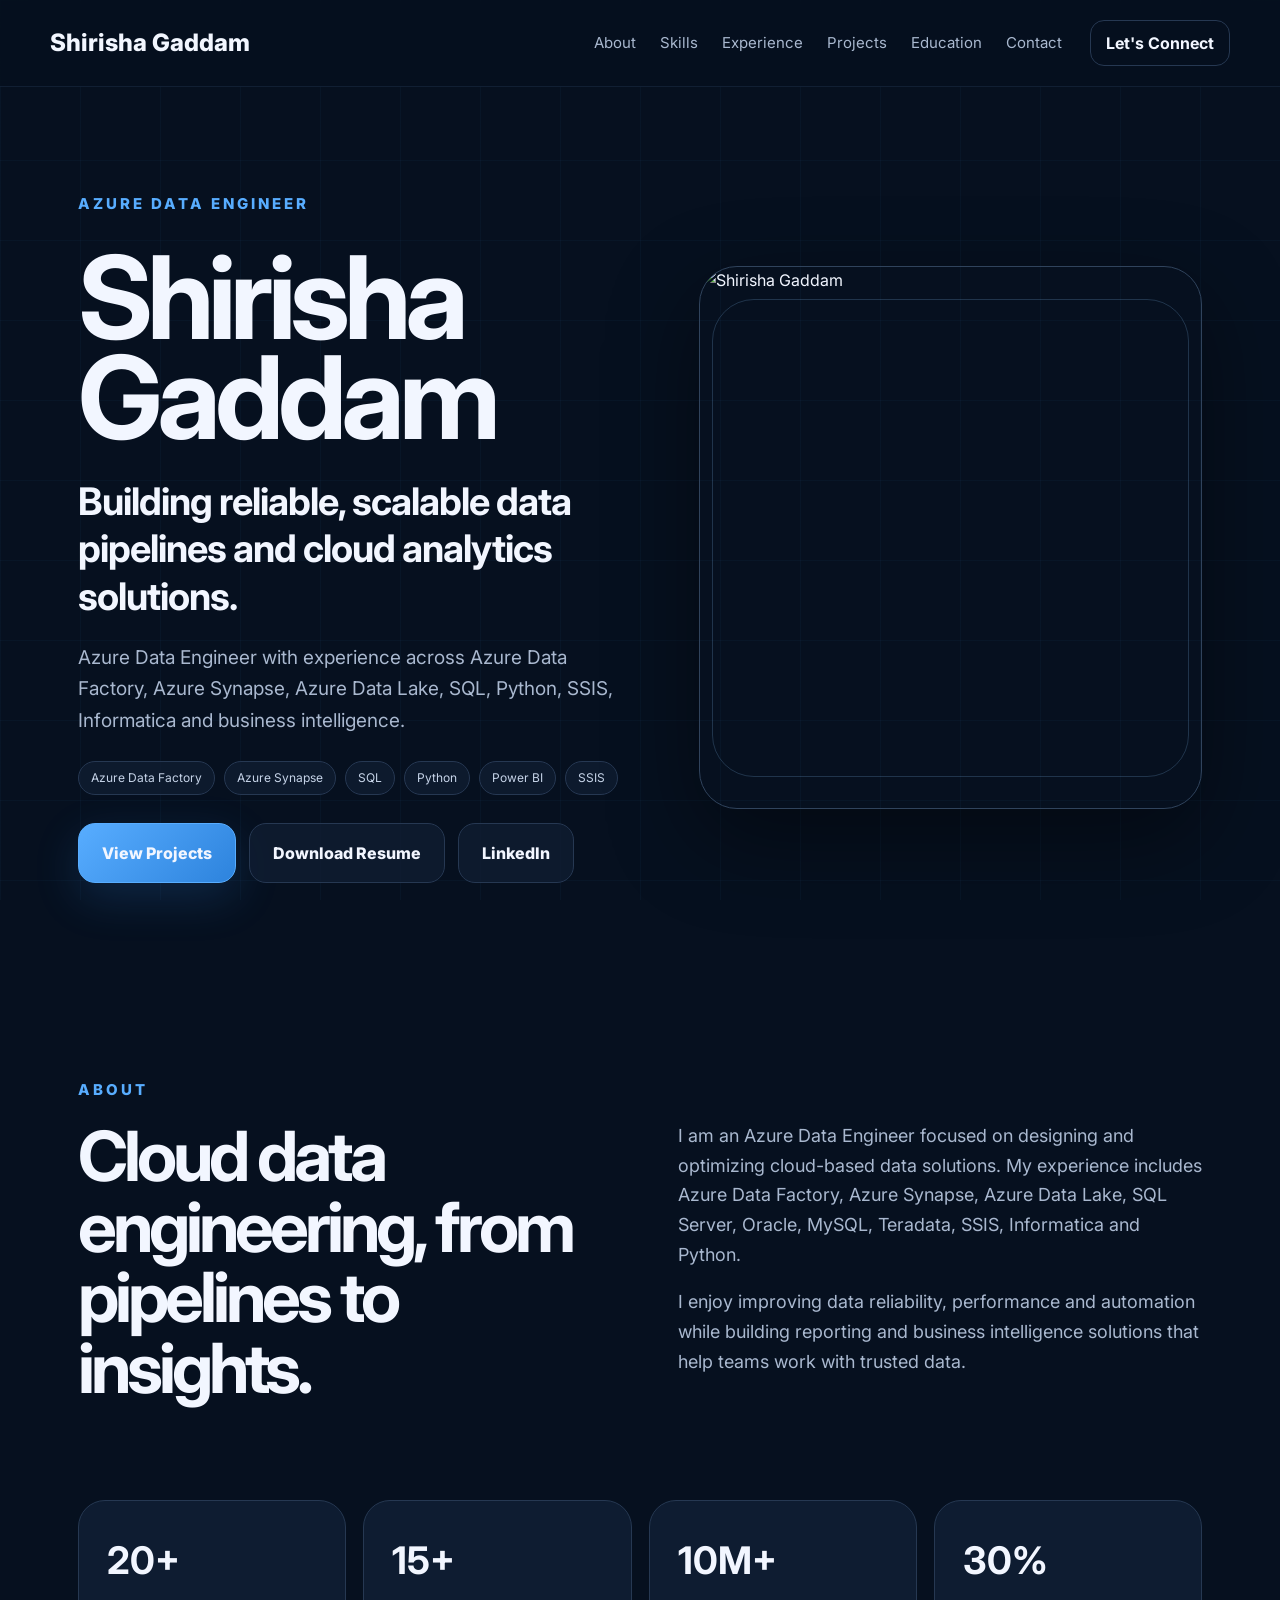
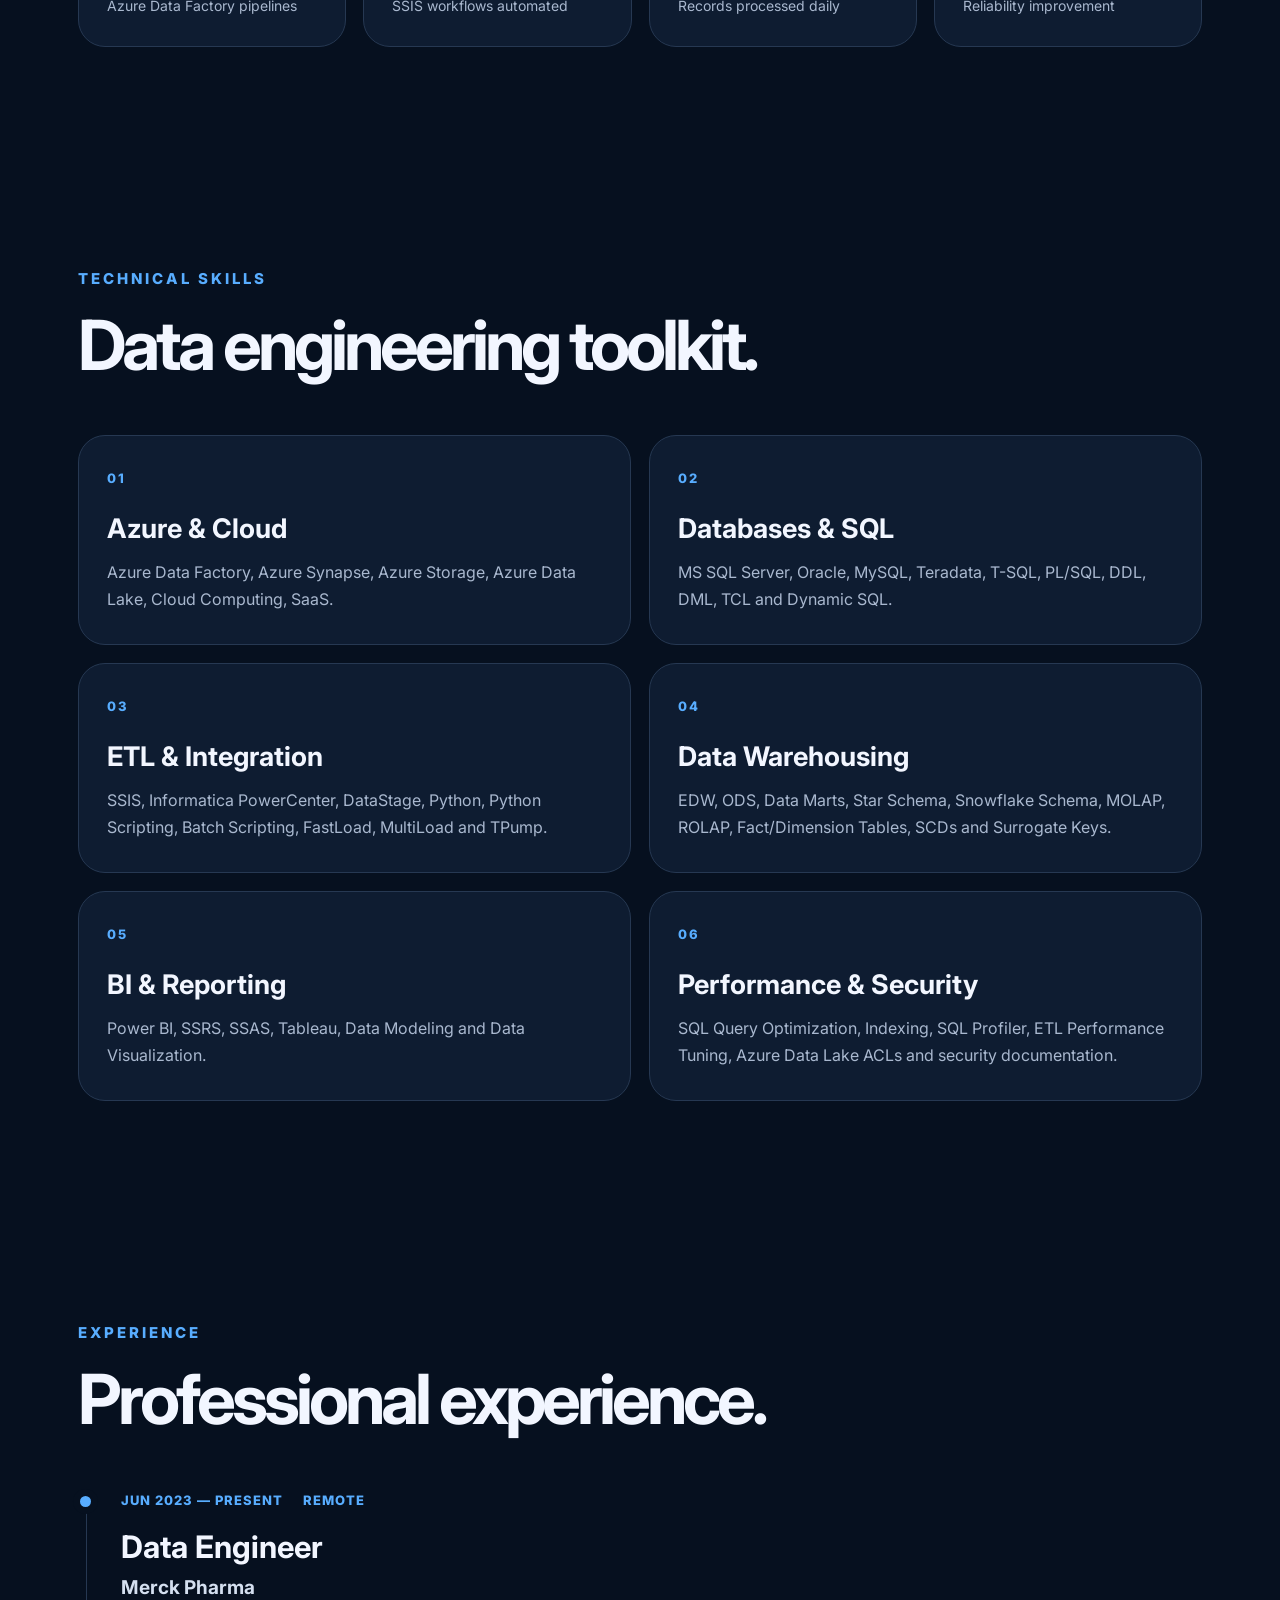
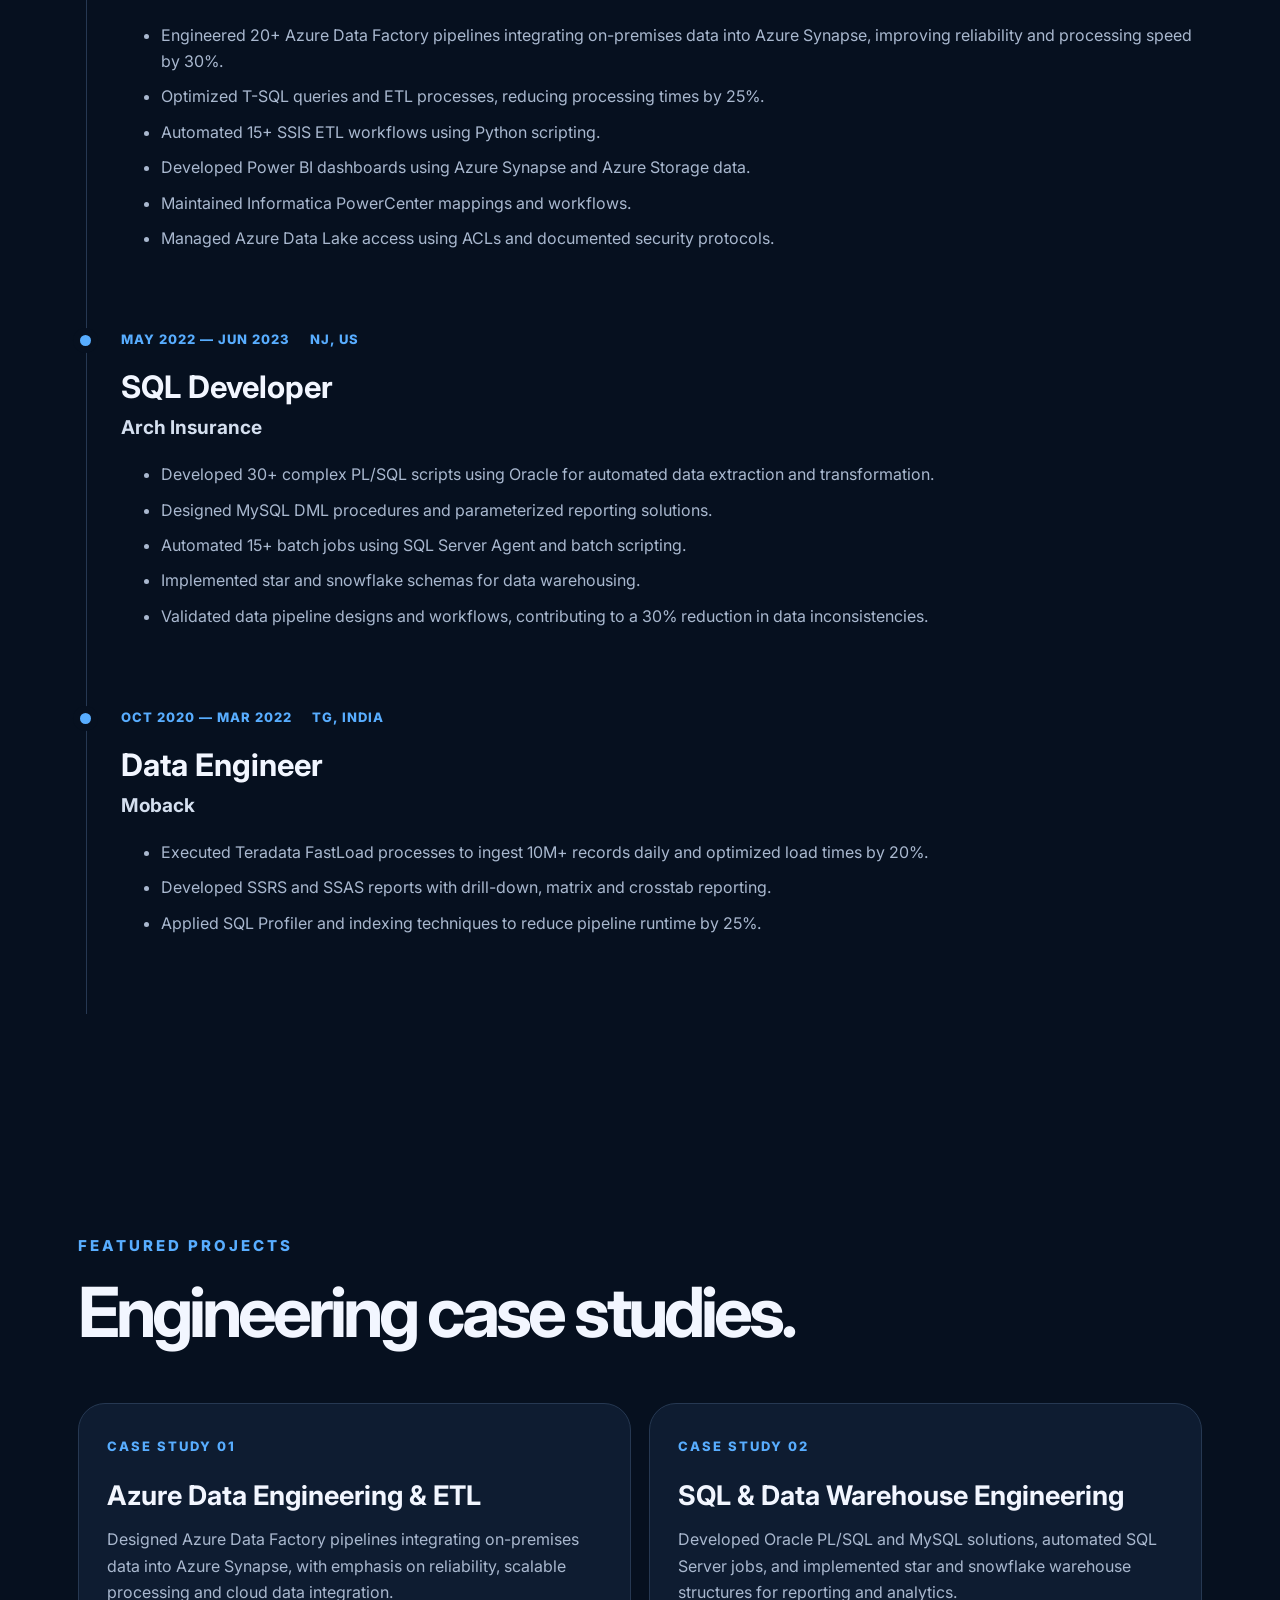
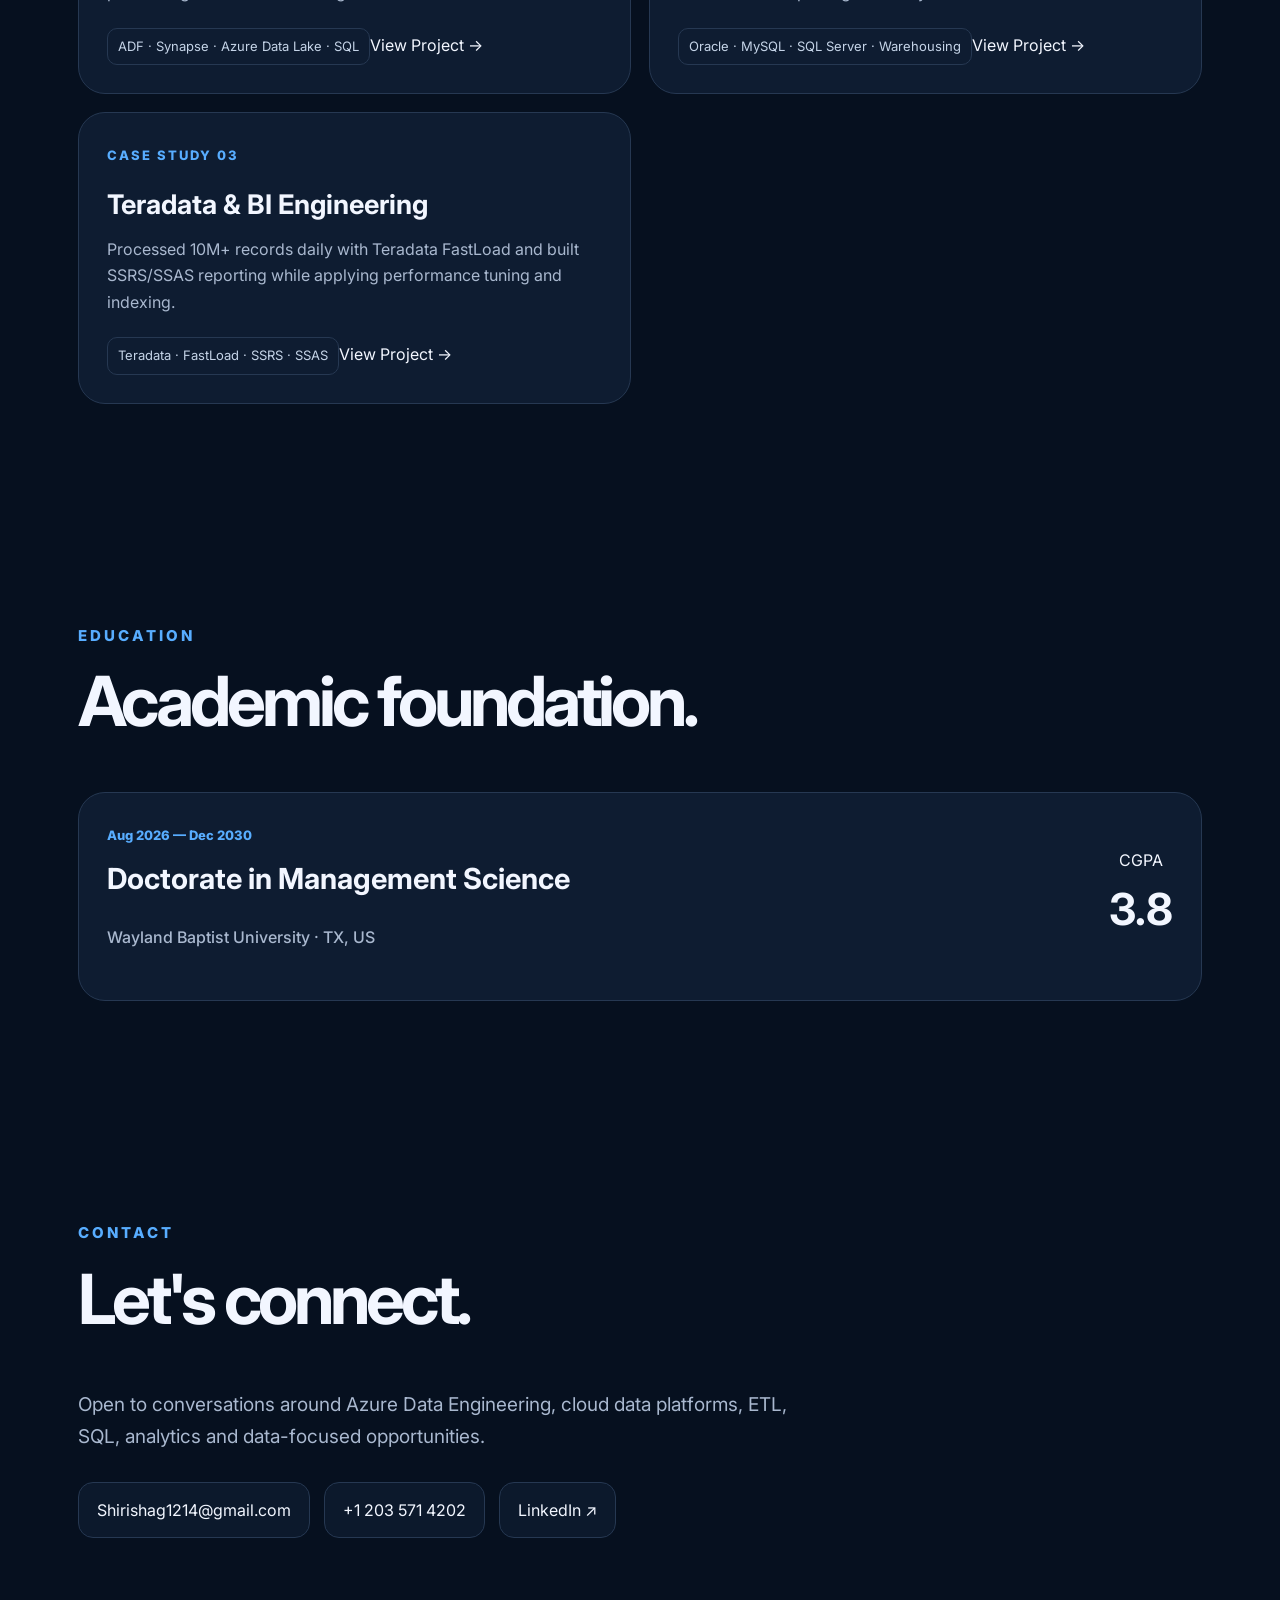
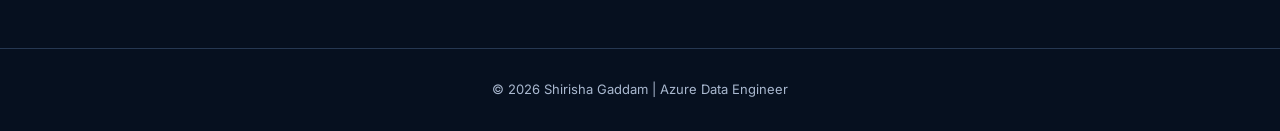
==== index.html @ 2b3ae98a "Redesign portfolio to match reference layout and structure" ====
<!DOCTYPE html>
<html lang="en">
<head>
<meta charset="UTF-8">
<meta name="viewport" content="width=device-width, initial-scale=1.0">
<meta name="description" content="Shirisha Gaddam | Azure Data Engineer portfolio">
<title>Shirisha Gaddam | Azure Data Engineer</title>
<link rel="preconnect" href="https://fonts.googleapis.com">
<link rel="preconnect" href="https://fonts.gstatic.com" crossorigin>
<link href="https://fonts.googleapis.com/css2?family=Inter:wght@400;500;600;700;800&display=swap" rel="stylesheet">
<link rel="stylesheet" href="style.css">
</head>
<body>
<header class="nav">
<a class="brand" href="#home">Shirisha Gaddam</a>
<nav><a href="#about">About</a><a href="#skills">Skills</a><a href="#experience">Experience</a><a href="#projects">Projects</a><a href="#education">Education</a><a href="#contact">Contact</a></nav>
<a class="nav-cta" href="#contact">Let's Connect</a>
</header>

<main>
<section class="hero" id="home">
<div class="hero-copy">
<div class="eyebrow">AZURE DATA ENGINEER</div>
<h1>Shirisha<br><span>Gaddam</span></h1>
<h2>Building reliable, scalable data pipelines and cloud analytics solutions.</h2>
<p>Azure Data Engineer with experience across Azure Data Factory, Azure Synapse, Azure Data Lake, SQL, Python, SSIS, Informatica and business intelligence.</p>
<div class="tag-row"><span>Azure Data Factory</span><span>Azure Synapse</span><span>SQL</span><span>Python</span><span>Power BI</span><span>SSIS</span></div>
<div class="buttons"><a class="button primary" href="#projects">View Projects</a><a class="button ghost" href="resume.pdf" target="_blank">Download Resume</a><a class="button ghost" href="https://www.linkedin.com/in/shirishagaddam119" target="_blank">LinkedIn</a></div>
</div>
<div class="hero-photo-wrap"><div class="photo-ring"></div><img src="profile.jpg" alt="Shirisha Gaddam" class="hero-photo"></div>
</section>

<section class="section about" id="about">
<div class="section-label">ABOUT</div>
<div class="section-content two-col"><div><h2>Cloud data engineering, from pipelines to insights.</h2></div><div><p>I am an Azure Data Engineer focused on designing and optimizing cloud-based data solutions. My experience includes Azure Data Factory, Azure Synapse, Azure Data Lake, SQL Server, Oracle, MySQL, Teradata, SSIS, Informatica and Python.</p><p>I enjoy improving data reliability, performance and automation while building reporting and business intelligence solutions that help teams work with trusted data.</p></div></div>
<div class="stats"><div><strong>20+</strong><span>Azure Data Factory pipelines</span></div><div><strong>15+</strong><span>SSIS workflows automated</span></div><div><strong>10M+</strong><span>Records processed daily</span></div><div><strong>30%</strong><span>Reliability improvement</span></div></div>
</section>

<section class="section" id="skills">
<div class="section-label">TECHNICAL SKILLS</div><h2>Data engineering toolkit.</h2>
<div class="skill-grid">
<article><span class="skill-no">01</span><h3>Azure & Cloud</h3><p>Azure Data Factory, Azure Synapse, Azure Storage, Azure Data Lake, Cloud Computing, SaaS.</p></article>
<article><span class="skill-no">02</span><h3>Databases & SQL</h3><p>MS SQL Server, Oracle, MySQL, Teradata, T-SQL, PL/SQL, DDL, DML, TCL and Dynamic SQL.</p></article>
<article><span class="skill-no">03</span><h3>ETL & Integration</h3><p>SSIS, Informatica PowerCenter, DataStage, Python, Python Scripting, Batch Scripting, FastLoad, MultiLoad and TPump.</p></article>
<article><span class="skill-no">04</span><h3>Data Warehousing</h3><p>EDW, ODS, Data Marts, Star Schema, Snowflake Schema, MOLAP, ROLAP, Fact/Dimension Tables, SCDs and Surrogate Keys.</p></article>
<article><span class="skill-no">05</span><h3>BI & Reporting</h3><p>Power BI, SSRS, SSAS, Tableau, Data Modeling and Data Visualization.</p></article>
<article><span class="skill-no">06</span><h3>Performance & Security</h3><p>SQL Query Optimization, Indexing, SQL Profiler, ETL Performance Tuning, Azure Data Lake ACLs and security documentation.</p></article>
</div></section>

<section class="section" id="experience">
<div class="section-label">EXPERIENCE</div><h2>Professional experience.</h2>
<div class="timeline">
<article class="job"><div class="job-meta"><span>Jun 2023 — Present</span><span>Remote</span></div><h3>Data Engineer</h3><h4>Merck Pharma</h4><ul><li>Engineered 20+ Azure Data Factory pipelines integrating on-premises data into Azure Synapse, improving reliability and processing speed by 30%.</li><li>Optimized T-SQL queries and ETL processes, reducing processing times by 25%.</li><li>Automated 15+ SSIS ETL workflows using Python scripting.</li><li>Developed Power BI dashboards using Azure Synapse and Azure Storage data.</li><li>Maintained Informatica PowerCenter mappings and workflows.</li><li>Managed Azure Data Lake access using ACLs and documented security protocols.</li></ul></article>
<article class="job"><div class="job-meta"><span>May 2022 — Jun 2023</span><span>NJ, US</span></div><h3>SQL Developer</h3><h4>Arch Insurance</h4><ul><li>Developed 30+ complex PL/SQL scripts using Oracle for automated data extraction and transformation.</li><li>Designed MySQL DML procedures and parameterized reporting solutions.</li><li>Automated 15+ batch jobs using SQL Server Agent and batch scripting.</li><li>Implemented star and snowflake schemas for data warehousing.</li><li>Validated data pipeline designs and workflows, contributing to a 30% reduction in data inconsistencies.</li></ul></article>
<article class="job"><div class="job-meta"><span>Oct 2020 — Mar 2022</span><span>TG, India</span></div><h3>Data Engineer</h3><h4>Moback</h4><ul><li>Executed Teradata FastLoad processes to ingest 10M+ records daily and optimized load times by 20%.</li><li>Developed SSRS and SSAS reports with drill-down, matrix and crosstab reporting.</li><li>Applied SQL Profiler and indexing techniques to reduce pipeline runtime by 25%.</li></ul></article>
</div></section>

<section class="section projects" id="projects">
<div class="section-label">FEATURED PROJECTS</div><h2>Engineering case studies.</h2>
<div class="case-grid">
<article class="case"><span>CASE STUDY 01</span><h3>Azure Data Engineering & ETL</h3><p>Designed Azure Data Factory pipelines integrating on-premises data into Azure Synapse, with emphasis on reliability, scalable processing and cloud data integration.</p><div class="case-tags">ADF · Synapse · Azure Data Lake · SQL</div><a class="case-link" href="projects/azure-data-engineering/">View Project →</a></article>
<article class="case"><span>CASE STUDY 02</span><h3>SQL & Data Warehouse Engineering</h3><p>Developed Oracle PL/SQL and MySQL solutions, automated SQL Server jobs, and implemented star and snowflake warehouse structures for reporting and analytics.</p><div class="case-tags">Oracle · MySQL · SQL Server · Warehousing</div><a class="case-link" href="projects/sql-data-engineering/">View Project →</a></article>
<article class="case"><span>CASE STUDY 03</span><h3>Teradata & BI Engineering</h3><p>Processed 10M+ records daily with Teradata FastLoad and built SSRS/SSAS reporting while applying performance tuning and indexing.</p><div class="case-tags">Teradata · FastLoad · SSRS · SSAS</div><a class="case-link" href="projects/teradata-bi/">View Project →</a></article>
</div></section>

<section class="section education" id="education">
<div class="section-label">EDUCATION</div><h2>Academic foundation.</h2>
<div class="education-card"><div><span>Aug 2026 — Dec 2030</span><h3>Doctorate in Management Science</h3><h4>Wayland Baptist University · TX, US</h4></div><div class="gpa">CGPA<br><strong>3.8</strong></div></div>
</section>

<section class="section contact" id="contact">
<div class="section-label">CONTACT</div><h2>Let's connect.</h2><p>Open to conversations around Azure Data Engineering, cloud data platforms, ETL, SQL, analytics and data-focused opportunities.</p>
<div class="contact-links"><a href="mailto:Shirishag1214@gmail.com">Shirishag1214@gmail.com</a><a href="tel:+12035714202">+1 203 571 4202</a><a href="https://www.linkedin.com/in/shirishagaddam119" target="_blank">LinkedIn ↗</a></div>
</section>
</main>
<footer>© 2026 Shirisha Gaddam | Azure Data Engineer</footer>
</body></html>
---- style.css ----
:root{--bg:#06101f;--card:#101e33;--line:#263852;--text:#f2f6ff;--muted:#a9b8cf;--blue:#58adff;--blue2:#2d83dd;--max:1180px}*{box-sizing:border-box}html{scroll-behavior:smooth}body{margin:0;background:var(--bg);color:var(--text);font-family:Inter,Arial,sans-serif;line-height:1.65;overflow-x:hidden}body:before{content:"";position:fixed;inset:0;z-index:-1;opacity:.55;background-image:linear-gradient(rgba(88,173,255,.075) 1px,transparent 1px),linear-gradient(90deg,rgba(88,173,255,.075) 1px,transparent 1px);background-size:80px 80px}a{color:inherit;text-decoration:none}.nav{position:sticky;top:0;z-index:30;display:flex;align-items:center;gap:28px;padding:20px max(28px,calc((100% - var(--max))/2));background:rgba(6,16,31,.95);border-bottom:1px solid rgba(130,180,230,.1);backdrop-filter:blur(15px)}.brand{font-size:24px;font-weight:800;white-space:nowrap}.nav nav{display:flex;gap:24px;margin-left:auto;flex-wrap:wrap;justify-content:flex-end}.nav nav a{font-size:15px;color:var(--muted)}.nav nav a:hover{color:#fff}.nav-cta{border:1px solid var(--line);padding:9px 15px;border-radius:14px;font-weight:700;white-space:nowrap}.hero{max-width:var(--max);min-height:760px;margin:auto;padding:105px 28px 85px;display:grid;grid-template-columns:1.05fr .95fr;gap:65px;align-items:center}.eyebrow,.section-label{color:var(--blue);font-weight:800;letter-spacing:3px;font-size:15px}.hero h1{font-size:clamp(68px,9vw,118px);line-height:.87;letter-spacing:-6px;margin:30px 0}.hero h1 span{display:block}.hero h2{font-size:clamp(24px,3vw,38px);line-height:1.25;letter-spacing:-1px;margin:0 0 22px}.hero p{font-size:19px;color:var(--muted);max-width:700px}.tag-row{display:flex;flex-wrap:wrap;gap:9px;margin:25px 0}.tag-row span{padding:6px 12px;border:1px solid var(--line);border-radius:999px;background:rgba(16,30,51,.75);color:#c6d4e8;font-size:12px}.buttons{display:flex;gap:13px;flex-wrap:wrap;margin-top:28px}.button{padding:16px 23px;border:1px solid var(--line);border-radius:17px;background:rgba(16,30,51,.75);font-weight:800}.button.primary{background:linear-gradient(135deg,var(--blue),var(--blue2));border-color:var(--blue);box-shadow:0 15px 45px rgba(45,131,221,.2)}.hero-photo-wrap{position:relative;display:flex;justify-content:center;align-items:center}.photo-ring{position:absolute;width:95%;aspect-ratio:1;border:1px solid rgba(139,200,255,.2);border-radius:42px}.hero-photo{width:min(100%,520px);aspect-ratio:1/1.08;object-fit:cover;border-radius:38px;border:1px solid #30435c;position:relative;box-shadow:0 30px 90px rgba(0,0,0,.42)}.section{max-width:var(--max);margin:auto;padding:110px 28px}.section>h2,.section-content h2{font-size:clamp(45px,5.4vw,74px);line-height:1.02;letter-spacing:-4px;margin:18px 0 55px}.two-col{display:grid;grid-template-columns:1fr 1fr;gap:75px}.two-col p{color:var(--muted);font-size:18px}.stats{display:grid;grid-template-columns:repeat(4,1fr);gap:17px;margin-top:42px}.stats>div,.skill-grid article,.case,.education-card{background:rgba(16,30,51,.9);border:1px solid var(--line);border-radius:27px;padding:28px}.stats strong{display:block;font-size:38px}.stats span{color:var(--muted);font-size:14px}.skill-grid{display:grid;grid-template-columns:repeat(2,1fr);gap:18px}.skill-grid article{min-height:210px}.skill-grid h3,.case h3{font-size:27px;margin:16px 0 8px}.skill-grid p,.case p{color:var(--muted);margin:0}.skill-no,.case>span{color:var(--blue);font-size:13px;letter-spacing:2px;font-weight:800}.timeline{border-left:1px solid var(--line);padding-left:34px;margin-left:8px}.job{position:relative;padding:0 0 62px}.job:before{content:"";position:absolute;left:-41px;top:6px;width:11px;height:11px;background:var(--blue);border-radius:50%;box-shadow:0 0 0 7px var(--bg)}.job-meta{display:flex;gap:20px;color:var(--blue);font-size:13px;font-weight:800;text-transform:uppercase;letter-spacing:1px}.job h3{font-size:31px;margin:10px 0 0}.job h4{font-size:19px;margin:0 0 18px;color:#d4dfef}.job li{color:var(--muted);margin:9px 0}.case-grid{display:grid;grid-template-columns:repeat(2,1fr);gap:18px}.case{min-height:250px}.case-tags{display:inline-block;margin-top:22px;padding:7px 10px;border:1px solid var(--line);border-radius:10px;color:#c5d4e8;font-size:13px}.education-card{display:flex;justify-content:space-between;align-items:center}.education-card span{color:var(--blue);font-size:13px;font-weight:800}.education-card h3{font-size:29px;margin:8px 0}.education-card h4{color:var(--muted);font-weight:500}.gpa{text-align:center}.gpa strong{font-size:44px}.contact>p{color:var(--muted);font-size:19px;max-width:750px}.contact-links{display:flex;gap:14px;flex-wrap:wrap;margin-top:30px}.contact-links a{padding:14px 18px;border:1px solid var(--line);border-radius:15px;background:rgba(16,30,51,.7)}footer{border-top:1px solid var(--line);padding:30px 28px;text-align:center;color:var(--muted);font-size:13px}@media(max-width:900px){.nav{align-items:flex-start;flex-wrap:wrap;padding:20px 24px}.nav nav{order:3;width:100%;justify-content:flex-start;gap:18px}.nav-cta{display:none}.hero{grid-template-columns:1fr;padding-top:70px;min-height:auto}.hero-photo-wrap{min-height:500px}.two-col{grid-template-columns:1fr;gap:5px}.stats{grid-template-columns:repeat(2,1fr)}.skill-grid,.case-grid{grid-template-columns:1fr}}@media(max-width:600px){.nav{padding:18px 22px}.brand{font-size:21px}.nav nav{gap:17px 20px}.nav nav a{font-size:14px}.hero{padding:65px 22px 70px}.hero h1{font-size:66px;letter-spacing:-4px}.hero h2{font-size:25px}.hero p{font-size:17px}.hero-photo-wrap{min-height:440px}.hero-photo{width:92%;border-radius:30px}.section{padding:78px 22px}.section>h2,.section-content h2{font-size:46px;letter-spacing:-2.5px;margin-bottom:38px}.stats{grid-template-columns:1fr 1fr}.stats>div{padding:22px}.stats strong{font-size:30px}.skill-grid article,.case{padding:25px}.timeline{padding-left:25px}.job:before{left:-32px}.education-card{align-items:flex-start;gap:25px}.education-card h3{font-size:23px}.gpa strong{font-size:36px}.contact-links{flex-direction:column}.contact-links a{width:max-content;max-width:100%}}
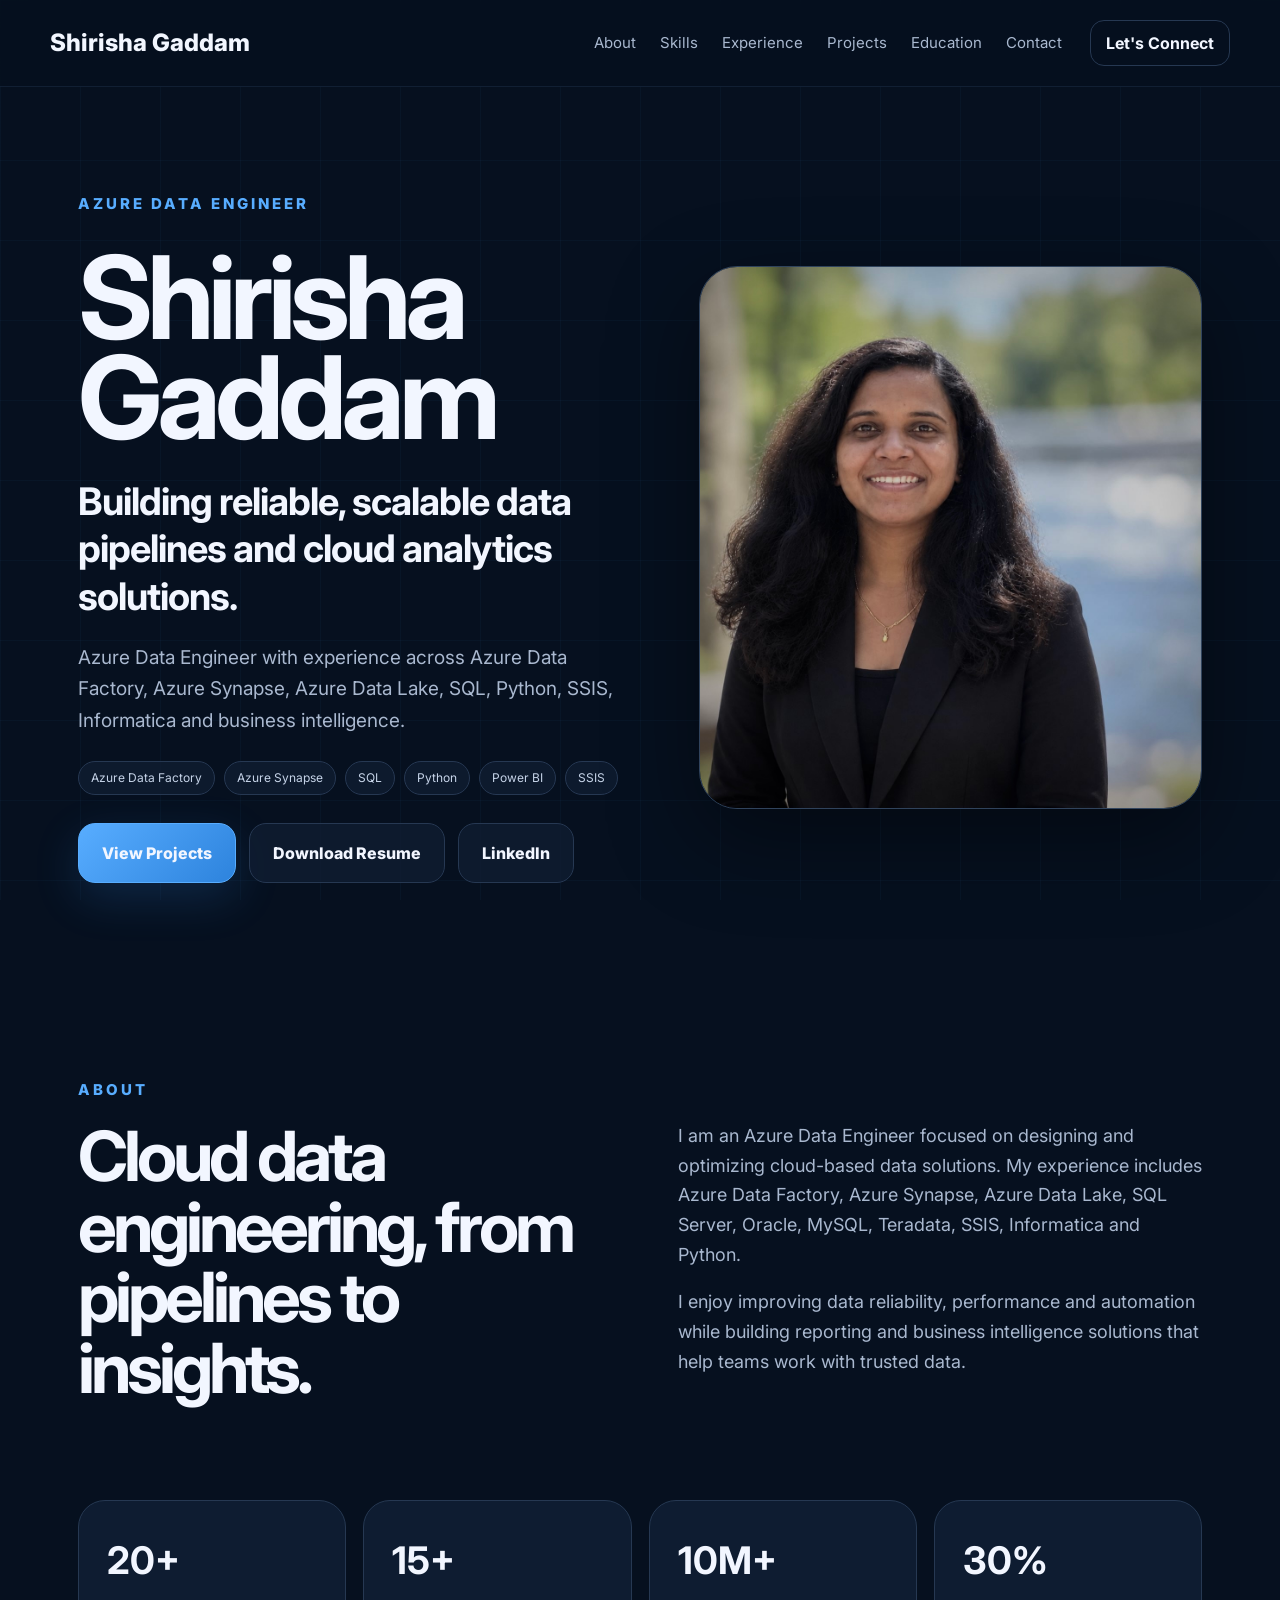
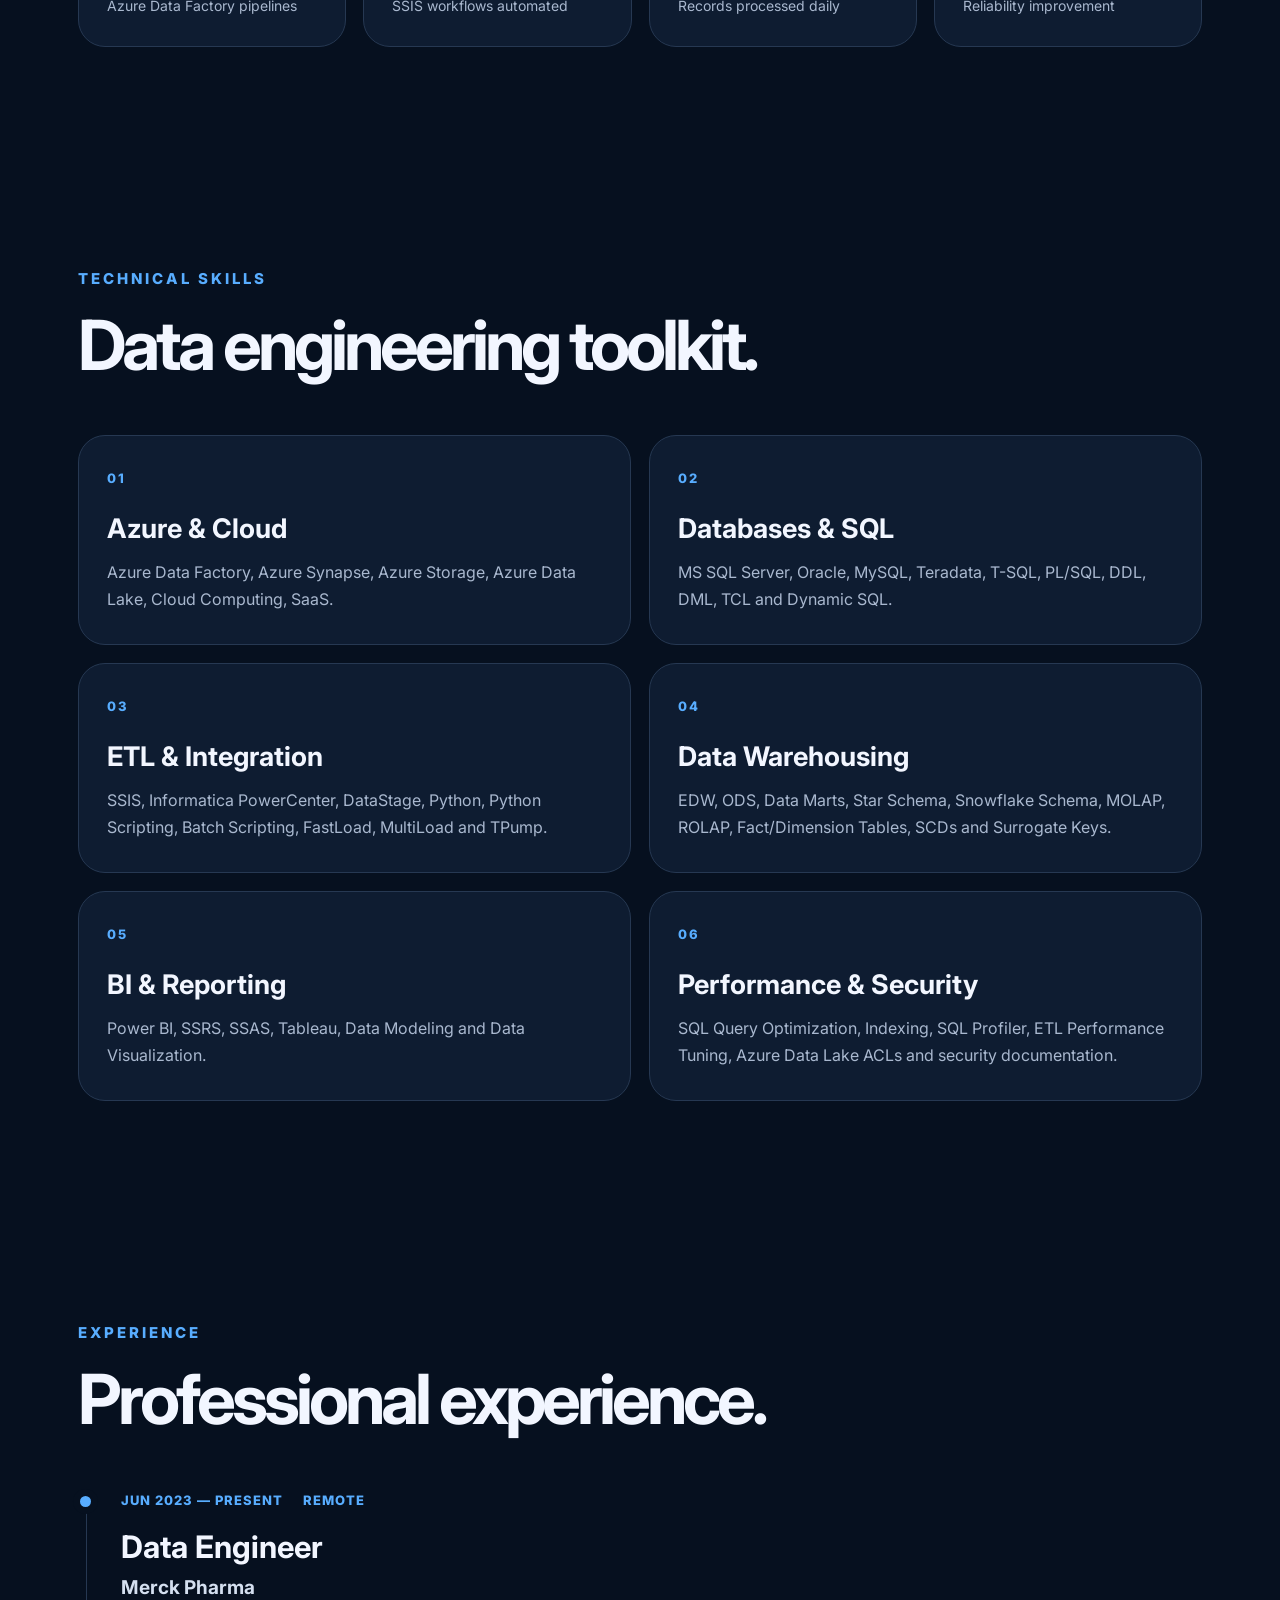
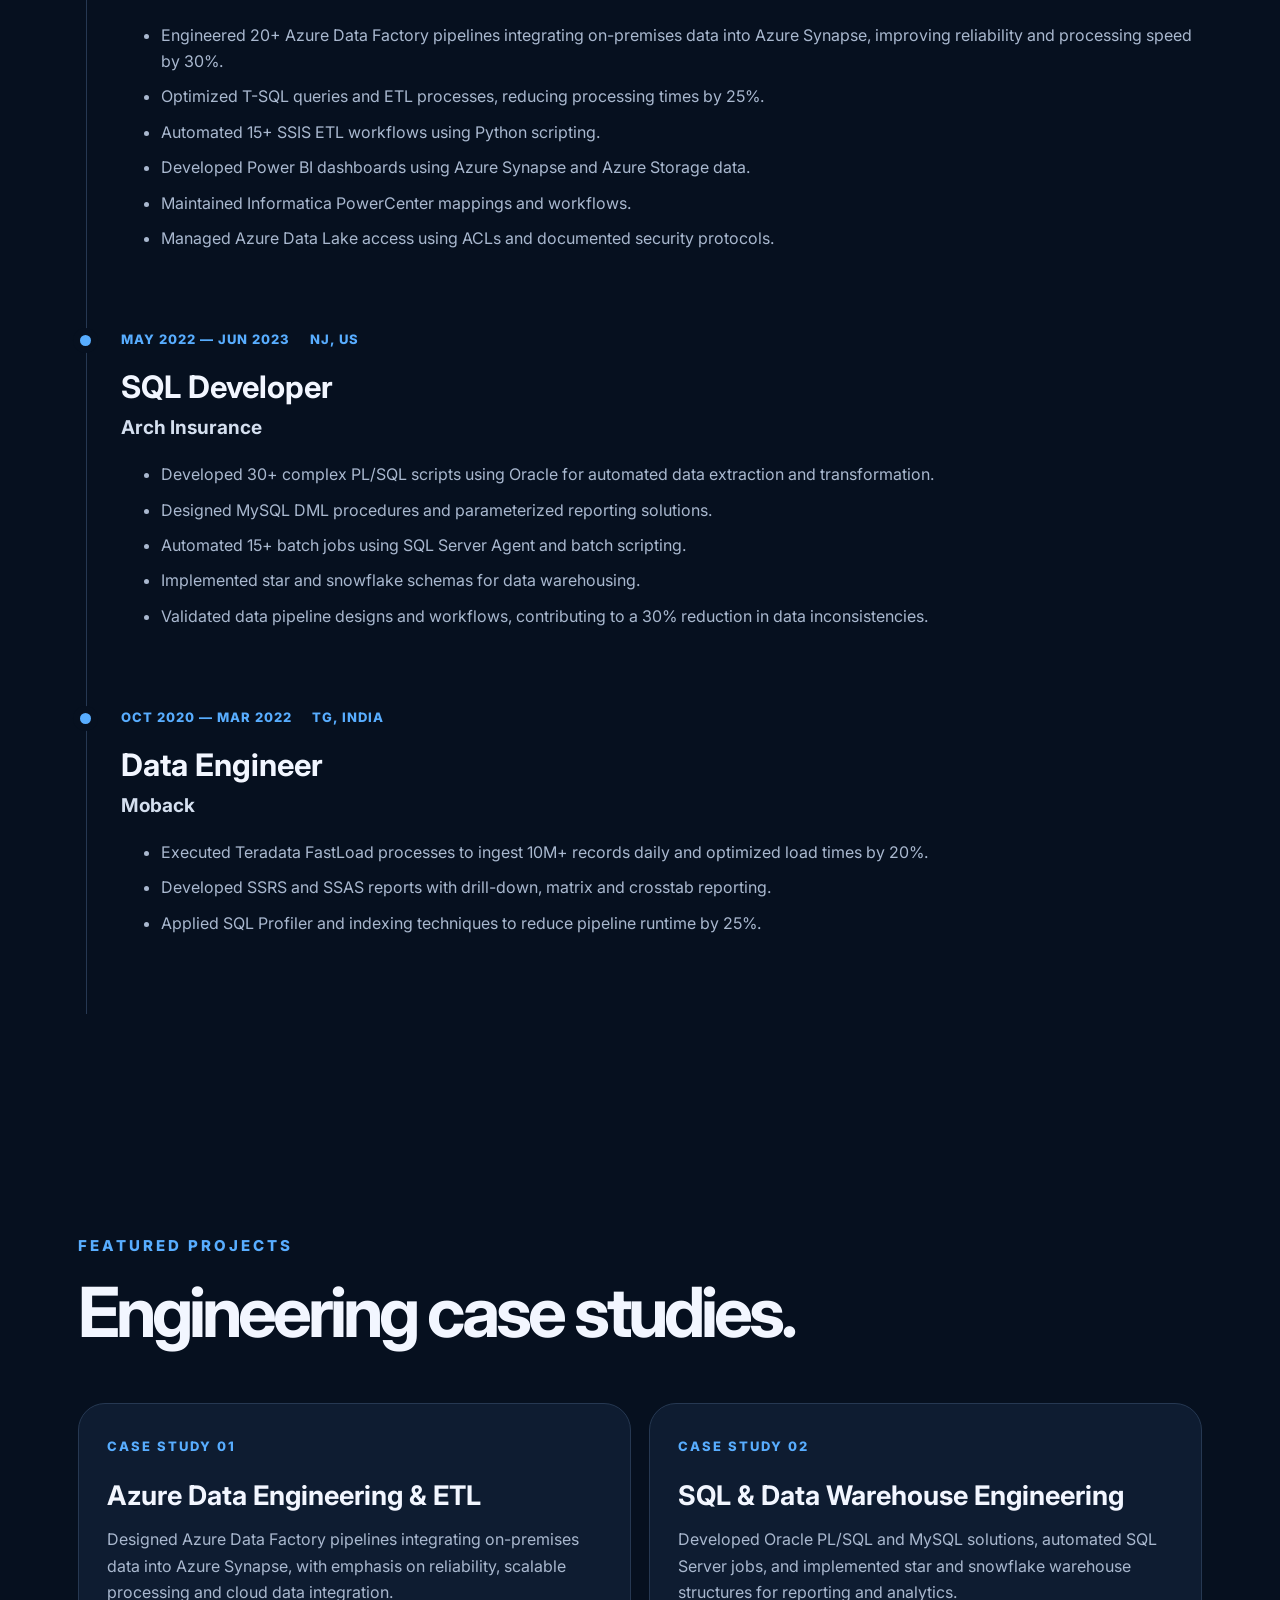
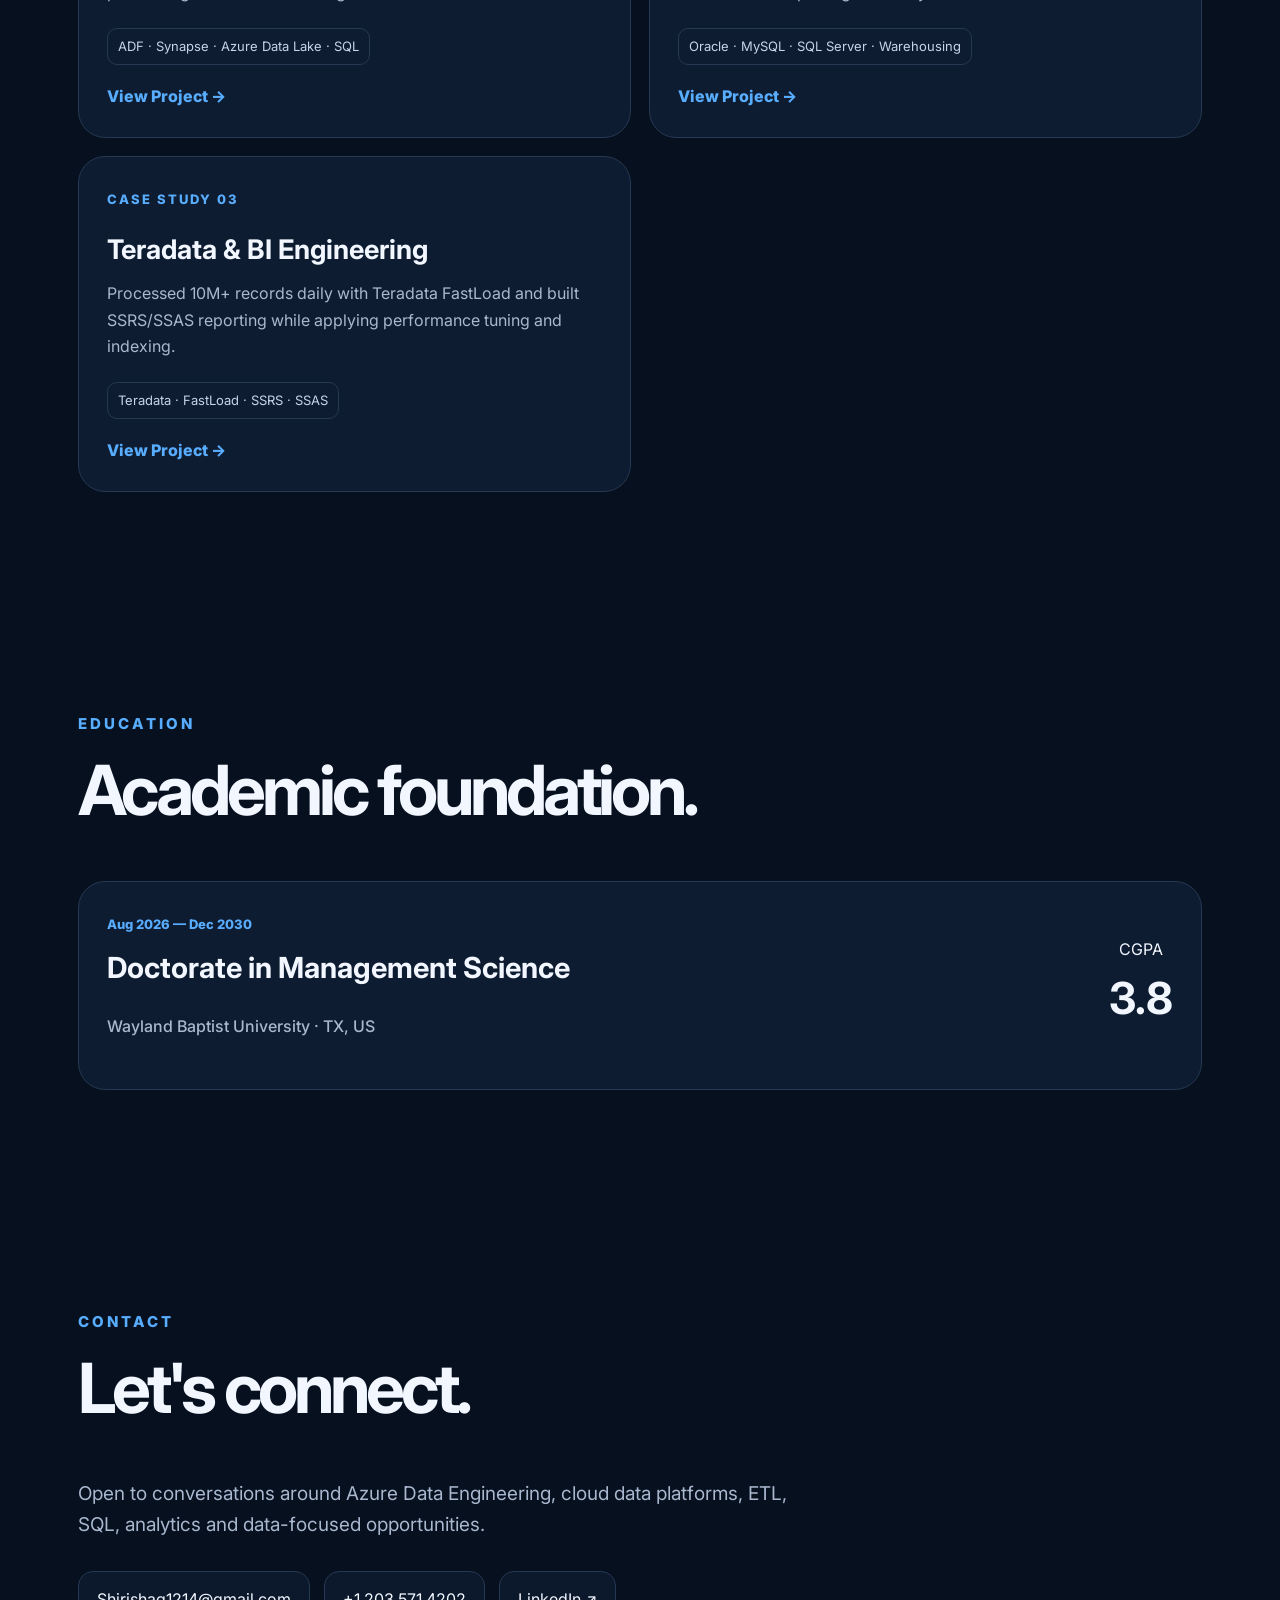
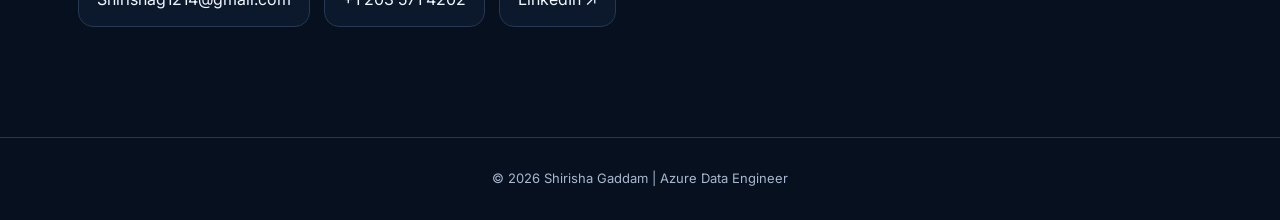
==== commit c79612d5: "Fix portfolio photo and resume file links" ====
--- a/index.html
+++ b/index.html
@@ -25,9 +25,9 @@
 <h2>Building reliable, scalable data pipelines and cloud analytics solutions.</h2>
 <p>Azure Data Engineer with experience across Azure Data Factory, Azure Synapse, Azure Data Lake, SQL, Python, SSIS, Informatica and business intelligence.</p>
 <div class="tag-row"><span>Azure Data Factory</span><span>Azure Synapse</span><span>SQL</span><span>Python</span><span>Power BI</span><span>SSIS</span></div>
-<div class="buttons"><a class="button primary" href="#projects">View Projects</a><a class="button ghost" href="resume.pdf" target="_blank">Download Resume</a><a class="button ghost" href="https://www.linkedin.com/in/shirishagaddam119" target="_blank">LinkedIn</a></div>
+<div class="buttons"><a class="button primary" href="#projects">View Projects</a><a class="button ghost" href="Shirisha_Gaddam_General_Profile_Azure_data_engineer-Resume%20(2).pdf" target="_blank">Download Resume</a><a class="button ghost" href="https://www.linkedin.com/in/shirishagaddam119" target="_blank">LinkedIn</a></div>
 </div>
-<div class="hero-photo-wrap"><div class="photo-ring"></div><img src="profile.jpg" alt="Shirisha Gaddam" class="hero-photo"></div>
+<div class="hero-photo-wrap"><div class="photo-ring"></div><img src="403d4c1a-7720-41a2-9f0d-50f3e4832187.jpeg" alt="Shirisha Gaddam" class="hero-photo"></div>
 </section>
 
 <section class="section about" id="about">
--- a/style.css
+++ b/style.css
@@ -1 +1,13 @@
-:root{--bg:#06101f;--card:#101e33;--line:#263852;--text:#f2f6ff;--muted:#a9b8cf;--blue:#58adff;--blue2:#2d83dd;--max:1180px}*{box-sizing:border-box}html{scroll-behavior:smooth}body{margin:0;background:var(--bg);color:var(--text);font-family:Inter,Arial,sans-serif;line-height:1.65;overflow-x:hidden}body:before{content:"";position:fixed;inset:0;z-index:-1;opacity:.55;background-image:linear-gradient(rgba(88,173,255,.075) 1px,transparent 1px),linear-gradient(90deg,rgba(88,173,255,.075) 1px,transparent 1px);background-size:80px 80px}a{color:inherit;text-decoration:none}.nav{position:sticky;top:0;z-index:30;display:flex;align-items:center;gap:28px;padding:20px max(28px,calc((100% - var(--max))/2));background:rgba(6,16,31,.95);border-bottom:1px solid rgba(130,180,230,.1);backdrop-filter:blur(15px)}.brand{font-size:24px;font-weight:800;white-space:nowrap}.nav nav{display:flex;gap:24px;margin-left:auto;flex-wrap:wrap;justify-content:flex-end}.nav nav a{font-size:15px;color:var(--muted)}.nav nav a:hover{color:#fff}.nav-cta{border:1px solid var(--line);padding:9px 15px;border-radius:14px;font-weight:700;white-space:nowrap}.hero{max-width:var(--max);min-height:760px;margin:auto;padding:105px 28px 85px;display:grid;grid-template-columns:1.05fr .95fr;gap:65px;align-items:center}.eyebrow,.section-label{color:var(--blue);font-weight:800;letter-spacing:3px;font-size:15px}.hero h1{font-size:clamp(68px,9vw,118px);line-height:.87;letter-spacing:-6px;margin:30px 0}.hero h1 span{display:block}.hero h2{font-size:clamp(24px,3vw,38px);line-height:1.25;letter-spacing:-1px;margin:0 0 22px}.hero p{font-size:19px;color:var(--muted);max-width:700px}.tag-row{display:flex;flex-wrap:wrap;gap:9px;margin:25px 0}.tag-row span{padding:6px 12px;border:1px solid var(--line);border-radius:999px;background:rgba(16,30,51,.75);color:#c6d4e8;font-size:12px}.buttons{display:flex;gap:13px;flex-wrap:wrap;margin-top:28px}.button{padding:16px 23px;border:1px solid var(--line);border-radius:17px;background:rgba(16,30,51,.75);font-weight:800}.button.primary{background:linear-gradient(135deg,var(--blue),var(--blue2));border-color:var(--blue);box-shadow:0 15px 45px rgba(45,131,221,.2)}.hero-photo-wrap{position:relative;display:flex;justify-content:center;align-items:center}.photo-ring{position:absolute;width:95%;aspect-ratio:1;border:1px solid rgba(139,200,255,.2);border-radius:42px}.hero-photo{width:min(100%,520px);aspect-ratio:1/1.08;object-fit:cover;border-radius:38px;border:1px solid #30435c;position:relative;box-shadow:0 30px 90px rgba(0,0,0,.42)}.section{max-width:var(--max);margin:auto;padding:110px 28px}.section>h2,.section-content h2{font-size:clamp(45px,5.4vw,74px);line-height:1.02;letter-spacing:-4px;margin:18px 0 55px}.two-col{display:grid;grid-template-columns:1fr 1fr;gap:75px}.two-col p{color:var(--muted);font-size:18px}.stats{display:grid;grid-template-columns:repeat(4,1fr);gap:17px;margin-top:42px}.stats>div,.skill-grid article,.case,.education-card{background:rgba(16,30,51,.9);border:1px solid var(--line);border-radius:27px;padding:28px}.stats strong{display:block;font-size:38px}.stats span{color:var(--muted);font-size:14px}.skill-grid{display:grid;grid-template-columns:repeat(2,1fr);gap:18px}.skill-grid article{min-height:210px}.skill-grid h3,.case h3{font-size:27px;margin:16px 0 8px}.skill-grid p,.case p{color:var(--muted);margin:0}.skill-no,.case>span{color:var(--blue);font-size:13px;letter-spacing:2px;font-weight:800}.timeline{border-left:1px solid var(--line);padding-left:34px;margin-left:8px}.job{position:relative;padding:0 0 62px}.job:before{content:"";position:absolute;left:-41px;top:6px;width:11px;height:11px;background:var(--blue);border-radius:50%;box-shadow:0 0 0 7px var(--bg)}.job-meta{display:flex;gap:20px;color:var(--blue);font-size:13px;font-weight:800;text-transform:uppercase;letter-spacing:1px}.job h3{font-size:31px;margin:10px 0 0}.job h4{font-size:19px;margin:0 0 18px;color:#d4dfef}.job li{color:var(--muted);margin:9px 0}.case-grid{display:grid;grid-template-columns:repeat(2,1fr);gap:18px}.case{min-height:250px}.case-tags{display:inline-block;margin-top:22px;padding:7px 10px;border:1px solid var(--line);border-radius:10px;color:#c5d4e8;font-size:13px}.education-card{display:flex;justify-content:space-between;align-items:center}.education-card span{color:var(--blue);font-size:13px;font-weight:800}.education-card h3{font-size:29px;margin:8px 0}.education-card h4{color:var(--muted);font-weight:500}.gpa{text-align:center}.gpa strong{font-size:44px}.contact>p{color:var(--muted);font-size:19px;max-width:750px}.contact-links{display:flex;gap:14px;flex-wrap:wrap;margin-top:30px}.contact-links a{padding:14px 18px;border:1px solid var(--line);border-radius:15px;background:rgba(16,30,51,.7)}footer{border-top:1px solid var(--line);padding:30px 28px;text-align:center;color:var(--muted);font-size:13px}@media(max-width:900px){.nav{align-items:flex-start;flex-wrap:wrap;padding:20px 24px}.nav nav{order:3;width:100%;justify-content:flex-start;gap:18px}.nav-cta{display:none}.hero{grid-template-columns:1fr;padding-top:70px;min-height:auto}.hero-photo-wrap{min-height:500px}.two-col{grid-template-columns:1fr;gap:5px}.stats{grid-template-columns:repeat(2,1fr)}.skill-grid,.case-grid{grid-template-columns:1fr}}@media(max-width:600px){.nav{padding:18px 22px}.brand{font-size:21px}.nav nav{gap:17px 20px}.nav nav a{font-size:14px}.hero{padding:65px 22px 70px}.hero h1{font-size:66px;letter-spacing:-4px}.hero h2{font-size:25px}.hero p{font-size:17px}.hero-photo-wrap{min-height:440px}.hero-photo{width:92%;border-radius:30px}.section{padding:78px 22px}.section>h2,.section-content h2{font-size:46px;letter-spacing:-2.5px;margin-bottom:38px}.stats{grid-template-columns:1fr 1fr}.stats>div{padding:22px}.stats strong{font-size:30px}.skill-grid article,.case{padding:25px}.timeline{padding-left:25px}.job:before{left:-32px}.education-card{align-items:flex-start;gap:25px}.education-card h3{font-size:23px}.gpa strong{font-size:36px}.contact-links{flex-direction:column}.contact-links a{width:max-content;max-width:100%}}+:root{--bg:#06101f;--card:#101e33;--line:#263852;--text:#f2f6ff;--muted:#a9b8cf;--blue:#58adff;--blue2:#2d83dd;--max:1180px}
+*{box-sizing:border-box}html{scroll-behavior:smooth}body{margin:0;background:var(--bg);color:var(--text);font-family:Inter,Arial,sans-serif;line-height:1.65;overflow-x:hidden}body:before{content:"";position:fixed;inset:0;z-index:-1;opacity:.55;background-image:linear-gradient(rgba(88,173,255,.075) 1px,transparent 1px),linear-gradient(90deg,rgba(88,173,255,.075) 1px,transparent 1px);background-size:80px 80px}a{color:inherit;text-decoration:none}
+.nav{position:sticky;top:0;z-index:30;display:flex;align-items:center;gap:28px;padding:20px max(28px,calc((100% - var(--max))/2));background:rgba(6,16,31,.95);border-bottom:1px solid rgba(130,180,230,.1);backdrop-filter:blur(15px)}.brand{font-size:24px;font-weight:800;white-space:nowrap}.nav nav{display:flex;gap:24px;margin-left:auto;flex-wrap:wrap;justify-content:flex-end}.nav nav a{font-size:15px;color:var(--muted)}.nav nav a:hover{color:#fff}.nav-cta{border:1px solid var(--line);padding:9px 15px;border-radius:14px;font-weight:700;white-space:nowrap}
+.hero{max-width:var(--max);min-height:760px;margin:auto;padding:105px 28px 85px;display:grid;grid-template-columns:1.05fr .95fr;gap:65px;align-items:center}.eyebrow,.section-label{color:var(--blue);font-weight:800;letter-spacing:3px;font-size:15px}.hero h1{font-size:clamp(68px,9vw,118px);line-height:.87;letter-spacing:-6px;margin:30px 0}.hero h1 span{display:block}.hero h2{font-size:clamp(24px,3vw,38px);line-height:1.25;letter-spacing:-1px;margin:0 0 22px}.hero p{font-size:19px;color:var(--muted);max-width:700px}.tag-row{display:flex;flex-wrap:wrap;gap:9px;margin:25px 0}.tag-row span{padding:6px 12px;border:1px solid var(--line);border-radius:999px;background:rgba(16,30,51,.75);color:#c6d4e8;font-size:12px}.buttons{display:flex;gap:13px;flex-wrap:wrap;margin-top:28px}.button{padding:16px 23px;border:1px solid var(--line);border-radius:17px;background:rgba(16,30,51,.75);font-weight:800}.button.primary{background:linear-gradient(135deg,var(--blue),var(--blue2));border-color:var(--blue);box-shadow:0 15px 45px rgba(45,131,221,.2)}
+.hero-photo-wrap{position:relative;display:flex;justify-content:center;align-items:center}.photo-ring{position:absolute;width:95%;aspect-ratio:1;border:1px solid rgba(139,200,255,.2);border-radius:42px}.hero-photo{width:min(100%,520px);aspect-ratio:1/1.08;object-fit:cover;border-radius:38px;border:1px solid #30435c;position:relative;box-shadow:0 30px 90px rgba(0,0,0,.42)}
+.section{max-width:var(--max);margin:auto;padding:110px 28px}.section>h2,.section-content h2{font-size:clamp(45px,5.4vw,74px);line-height:1.02;letter-spacing:-4px;margin:18px 0 55px}.two-col{display:grid;grid-template-columns:1fr 1fr;gap:75px}.two-col p{color:var(--muted);font-size:18px}.stats{display:grid;grid-template-columns:repeat(4,1fr);gap:17px;margin-top:42px}.stats>div,.skill-grid article,.case,.education-card{background:rgba(16,30,51,.9);border:1px solid var(--line);border-radius:27px;padding:28px}.stats strong{display:block;font-size:38px}.stats span{color:var(--muted);font-size:14px}
+.skill-grid{display:grid;grid-template-columns:repeat(2,1fr);gap:18px}.skill-grid article{min-height:210px}.skill-grid h3,.case h3{font-size:27px;margin:16px 0 8px}.skill-grid p,.case p{color:var(--muted);margin:0}.skill-no,.case>span{color:var(--blue);font-size:13px;letter-spacing:2px;font-weight:800}
+.timeline{border-left:1px solid var(--line);padding-left:34px;margin-left:8px}.job{position:relative;padding:0 0 62px}.job:before{content:"";position:absolute;left:-41px;top:6px;width:11px;height:11px;background:var(--blue);border-radius:50%;box-shadow:0 0 0 7px var(--bg)}.job-meta{display:flex;gap:20px;color:var(--blue);font-size:13px;font-weight:800;text-transform:uppercase;letter-spacing:1px}.job h3{font-size:31px;margin:10px 0 0}.job h4{font-size:19px;margin:0 0 18px;color:#d4dfef}.job li{color:var(--muted);margin:9px 0}
+.case-grid{display:grid;grid-template-columns:repeat(2,1fr);gap:18px}.case{min-height:275px}.case-tags{display:inline-block;margin-top:22px;padding:7px 10px;border:1px solid var(--line);border-radius:10px;color:#c5d4e8;font-size:13px}.case-link{display:block;margin-top:18px;color:var(--blue);font-weight:800}
+.education-card{display:flex;justify-content:space-between;align-items:center}.education-card span{color:var(--blue);font-size:13px;font-weight:800}.education-card h3{font-size:29px;margin:8px 0}.education-card h4{color:var(--muted);font-weight:500}.gpa{text-align:center}.gpa strong{font-size:44px}
+.contact>p{color:var(--muted);font-size:19px;max-width:750px}.contact-links{display:flex;gap:14px;flex-wrap:wrap;margin-top:30px}.contact-links a{padding:14px 18px;border:1px solid var(--line);border-radius:15px;background:rgba(16,30,51,.7)}footer{border-top:1px solid var(--line);padding:30px 28px;text-align:center;color:var(--muted);font-size:13px}
+@media(max-width:900px){.nav{align-items:flex-start;flex-wrap:wrap;padding:20px 24px}.nav nav{order:3;width:100%;justify-content:flex-start;gap:18px}.nav-cta{display:none}.hero{grid-template-columns:1fr;padding-top:70px;min-height:auto}.hero-photo-wrap{min-height:500px}.two-col{grid-template-columns:1fr;gap:5px}.stats{grid-template-columns:repeat(2,1fr)}.skill-grid,.case-grid{grid-template-columns:1fr}}
+@media(max-width:600px){.nav{padding:18px 22px}.brand{font-size:21px}.nav nav{gap:17px 20px}.nav nav a{font-size:14px}.hero{padding:65px 22px 70px}.hero h1{font-size:66px;letter-spacing:-4px}.hero h2{font-size:25px}.hero p{font-size:17px}.hero-photo-wrap{min-height:440px}.hero-photo{width:92%;border-radius:30px}.section{padding:78px 22px}.section>h2,.section-content h2{font-size:46px;letter-spacing:-2.5px;margin-bottom:38px}.stats{grid-template-columns:1fr 1fr}.stats>div{padding:22px}.stats strong{font-size:30px}.skill-grid article,.case{padding:25px}.timeline{padding-left:25px}.job:before{left:-32px}.education-card{align-items:flex-start;gap:25px}.education-card h3{font-size:23px}.gpa strong{font-size:36px}.contact-links{flex-direction:column}.contact-links a{width:max-content;max-width:100%}}
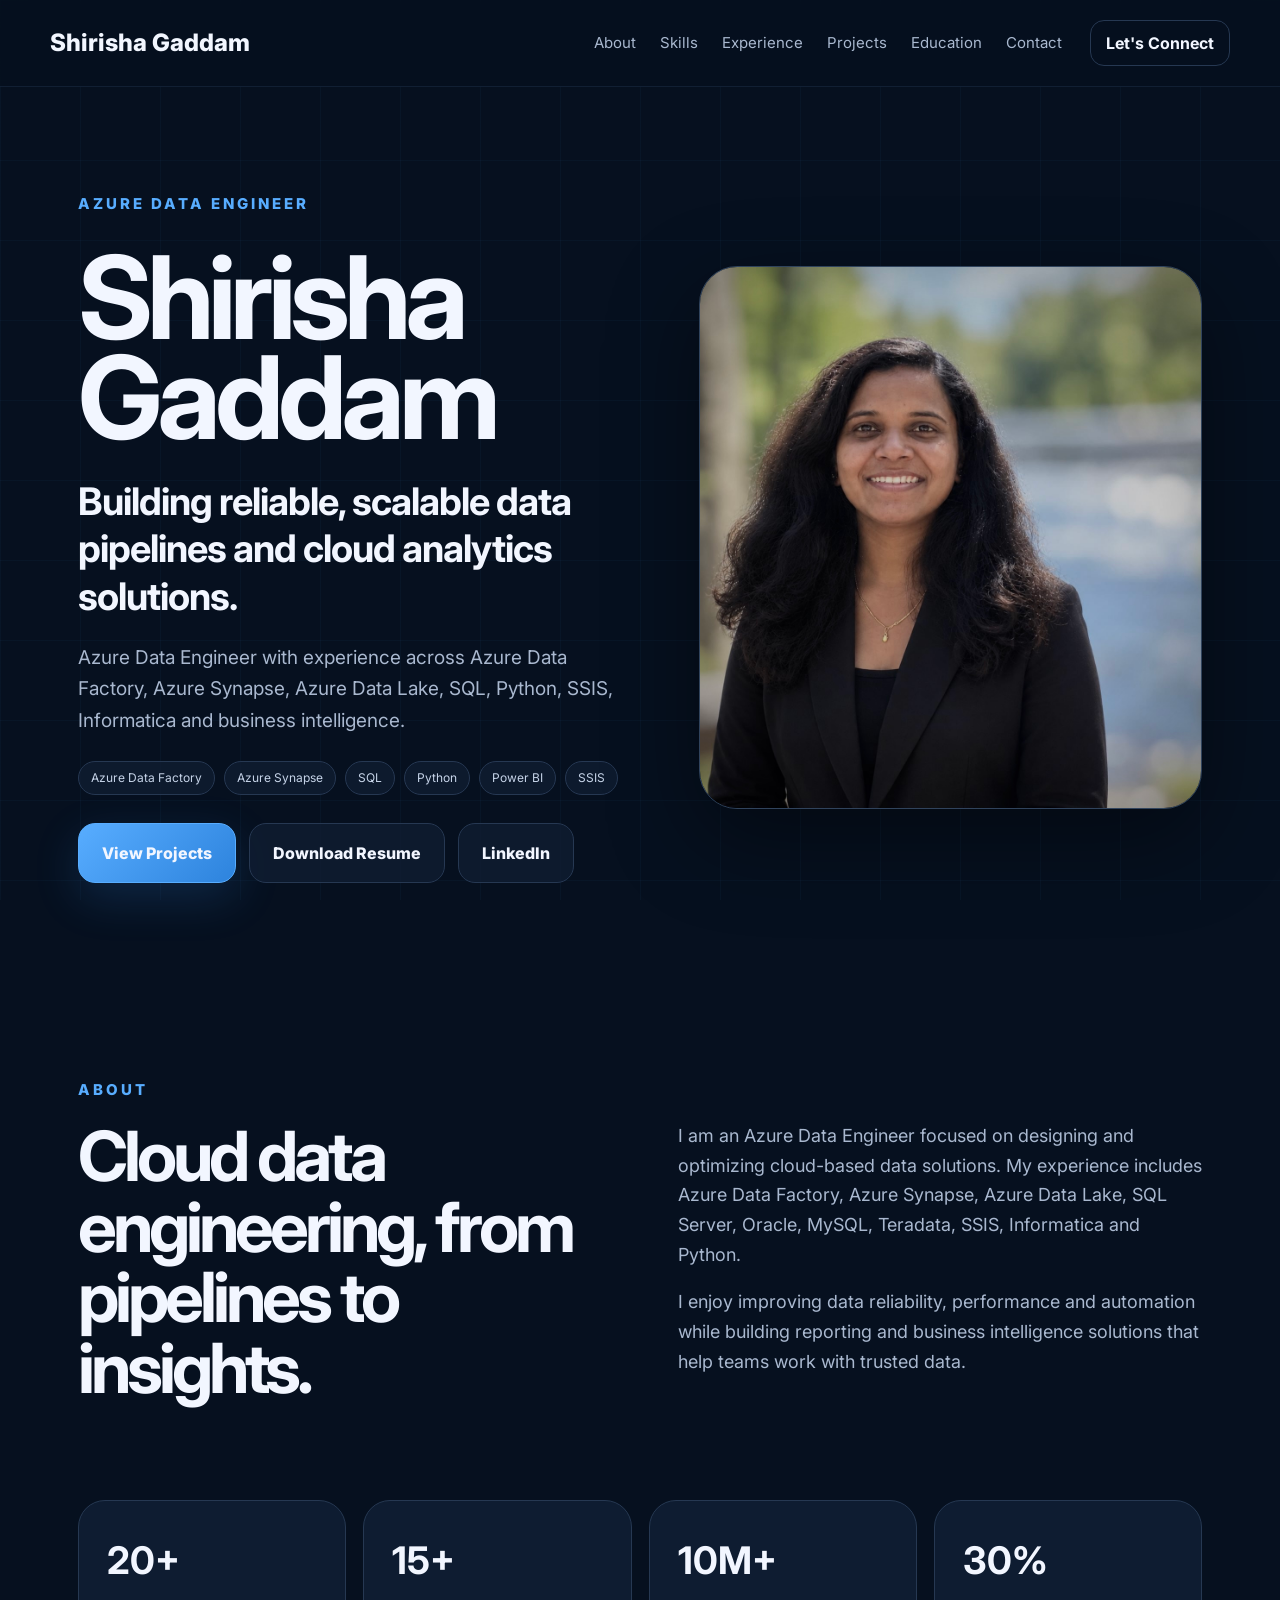
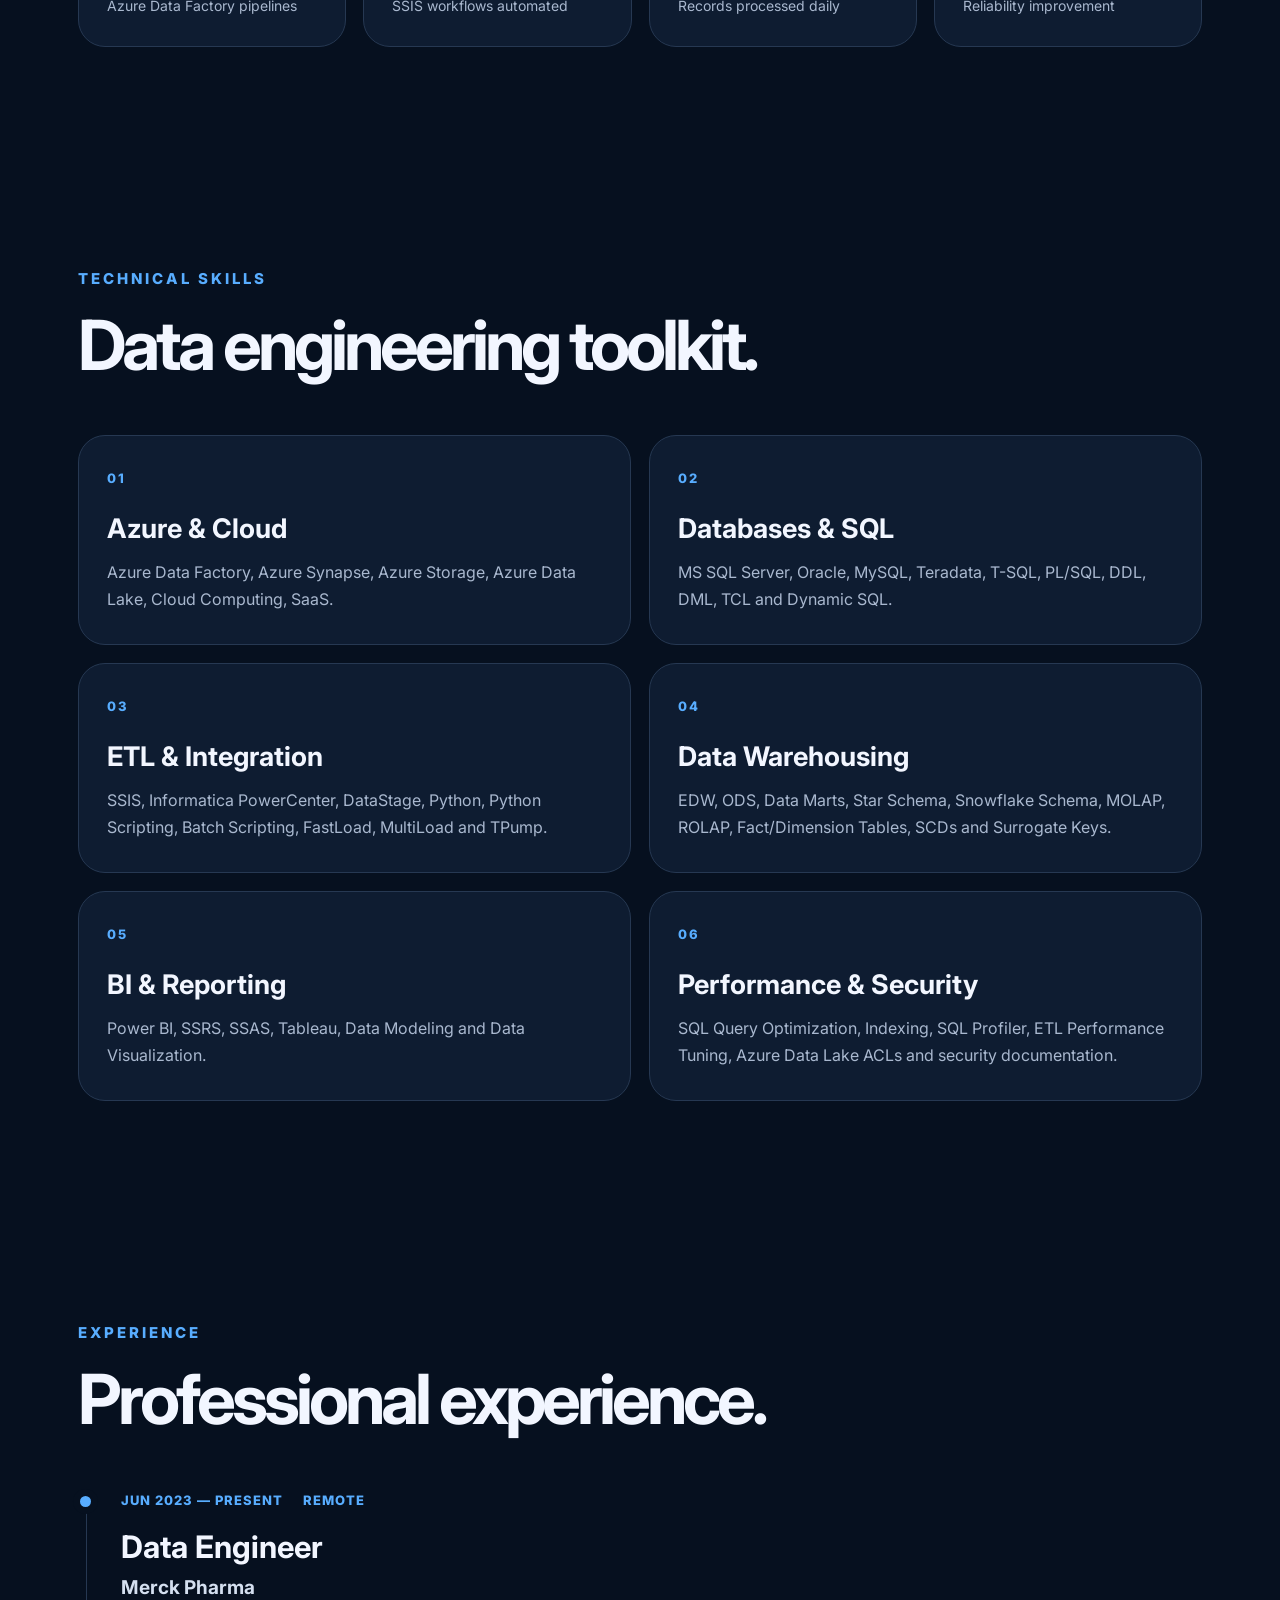
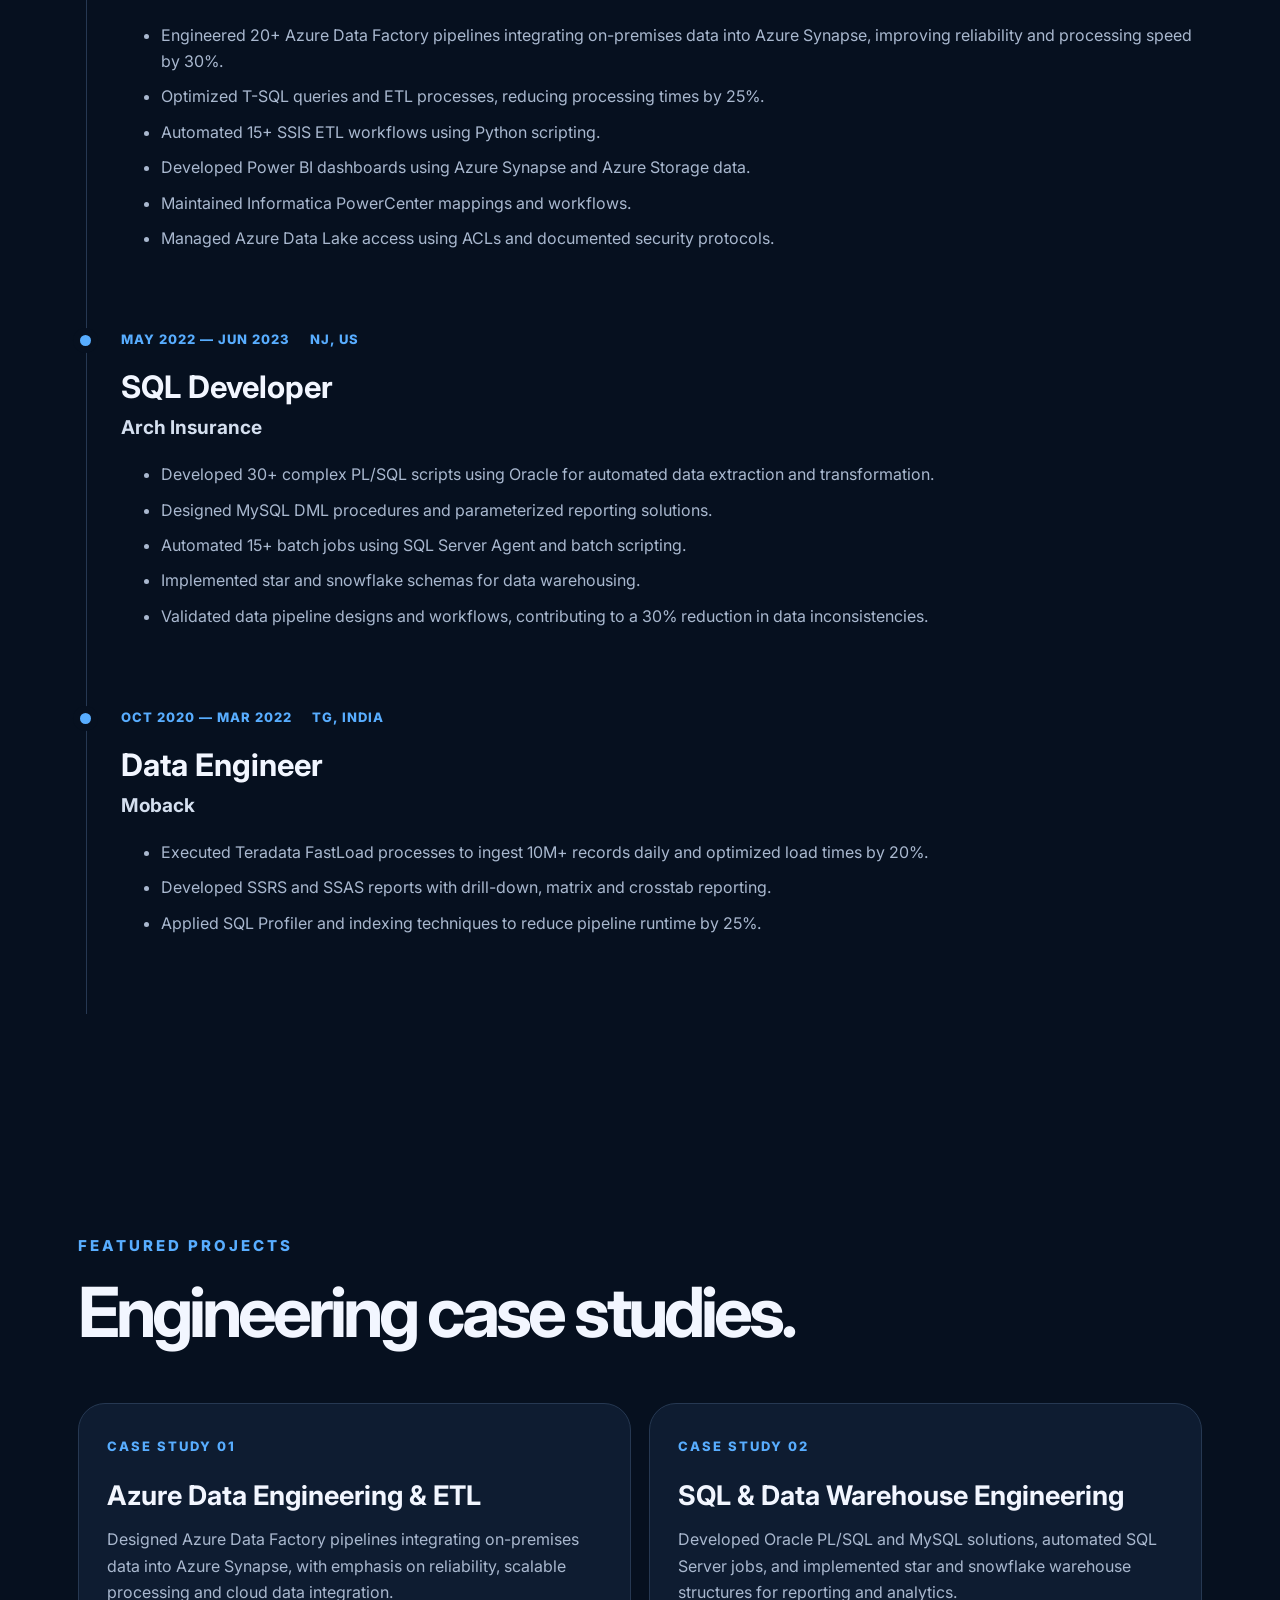
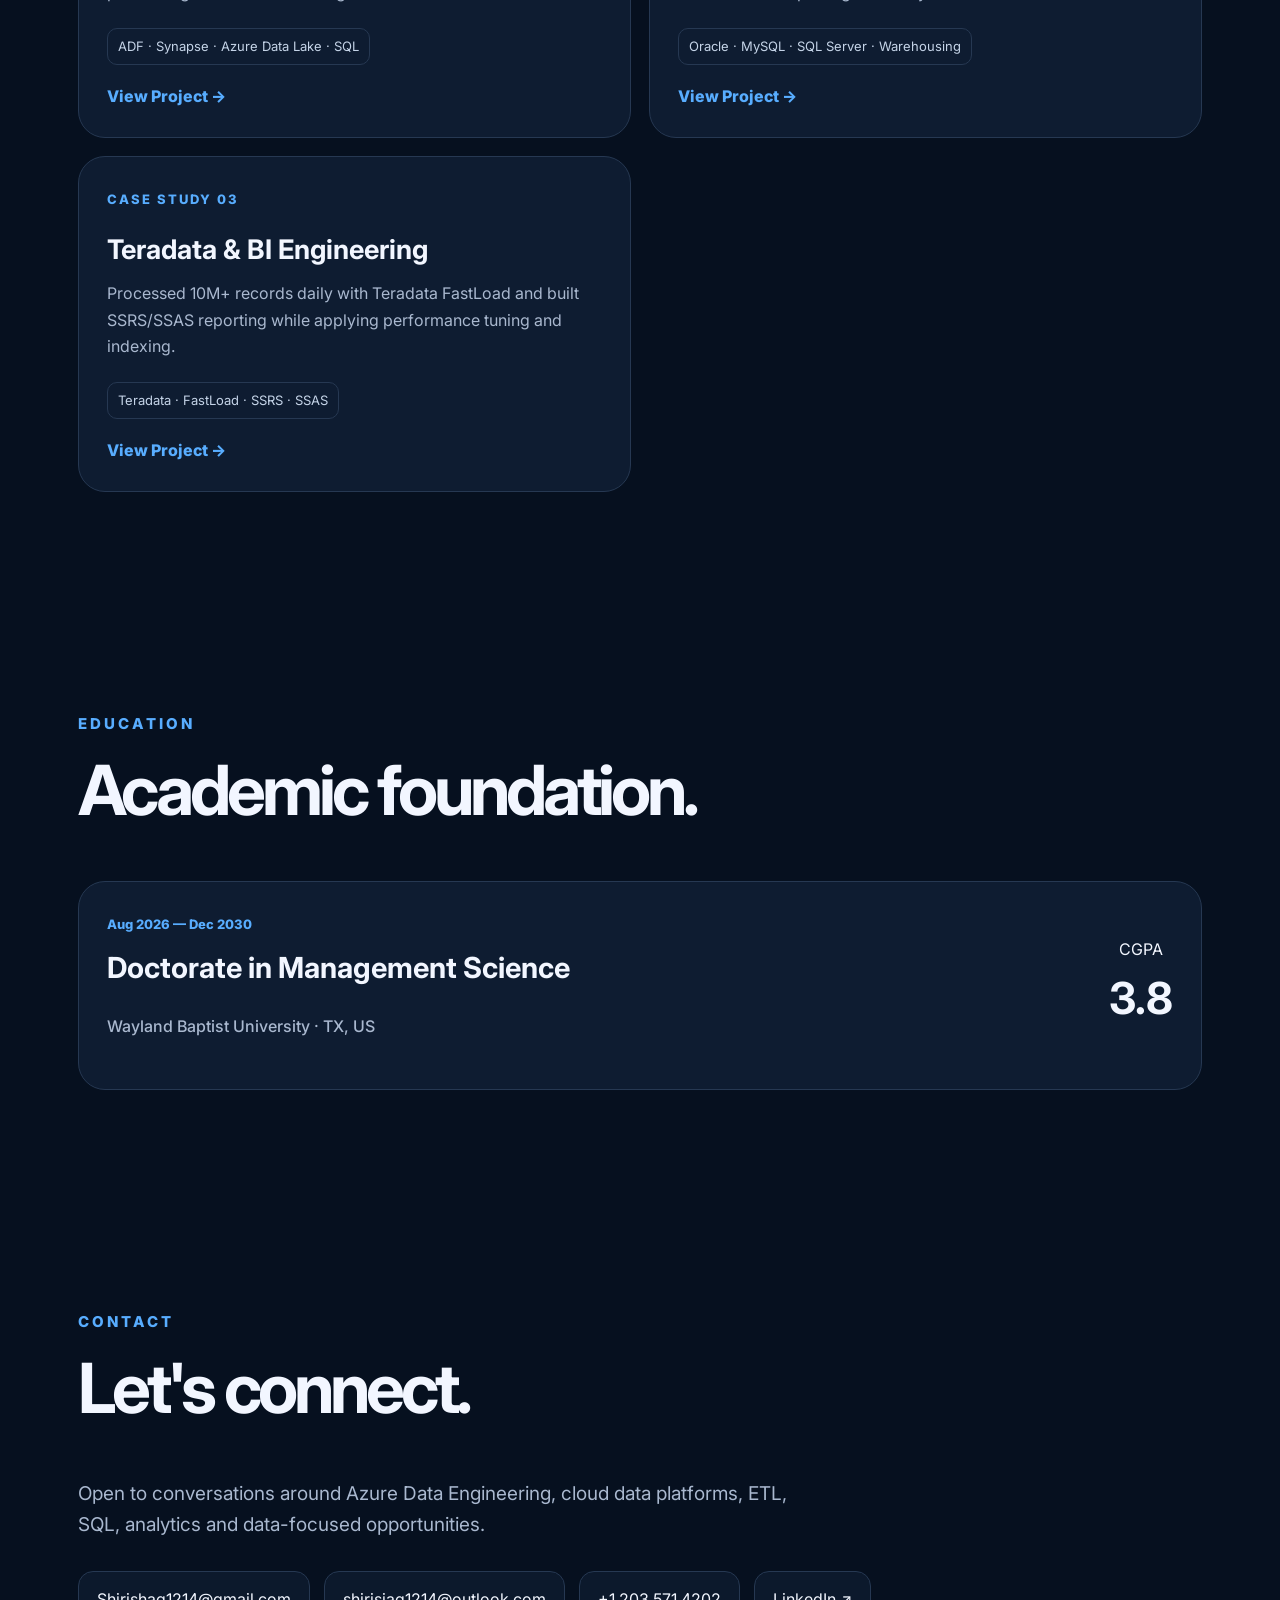
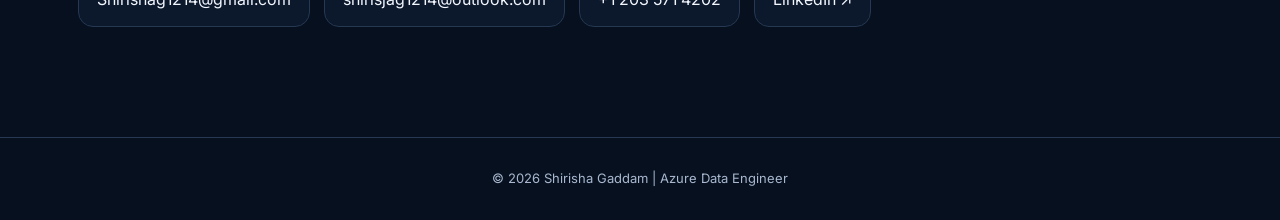
==== commit 67cbfc32: "Add Outlook email to contact section" ====
--- a/index.html
+++ b/index.html
@@ -70,7 +70,7 @@
 
 <section class="section contact" id="contact">
 <div class="section-label">CONTACT</div><h2>Let's connect.</h2><p>Open to conversations around Azure Data Engineering, cloud data platforms, ETL, SQL, analytics and data-focused opportunities.</p>
-<div class="contact-links"><a href="mailto:Shirishag1214@gmail.com">Shirishag1214@gmail.com</a><a href="tel:+12035714202">+1 203 571 4202</a><a href="https://www.linkedin.com/in/shirishagaddam119" target="_blank">LinkedIn ↗</a></div>
+<div class="contact-links"><a href="mailto:Shirishag1214@gmail.com">Shirishag1214@gmail.com</a><a href="mailto:shirisjag1214@outlook.com">shirisjag1214@outlook.com</a><a href="tel:+12035714202">+1 203 571 4202</a><a href="https://www.linkedin.com/in/shirishagaddam119" target="_blank">LinkedIn ↗</a></div>
 </section>
 </main>
 <footer>© 2026 Shirisha Gaddam | Azure Data Engineer</footer>
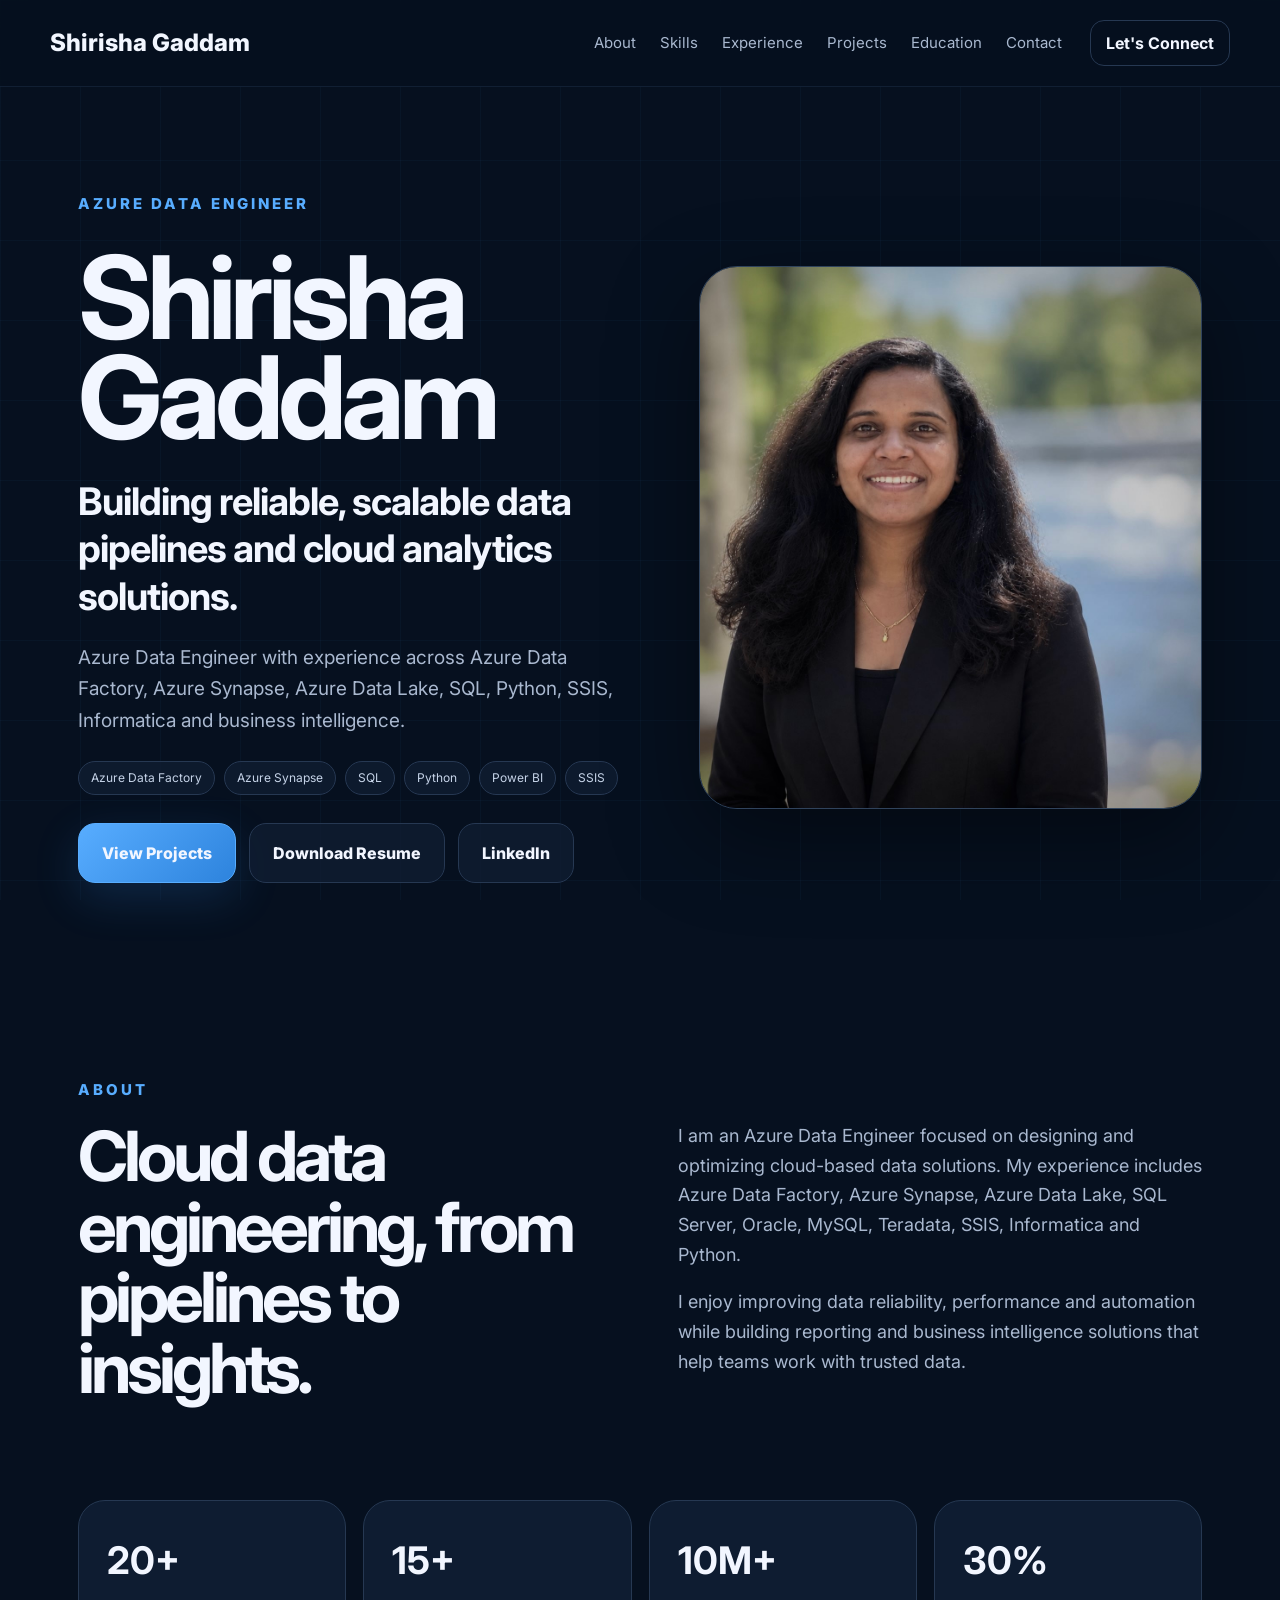
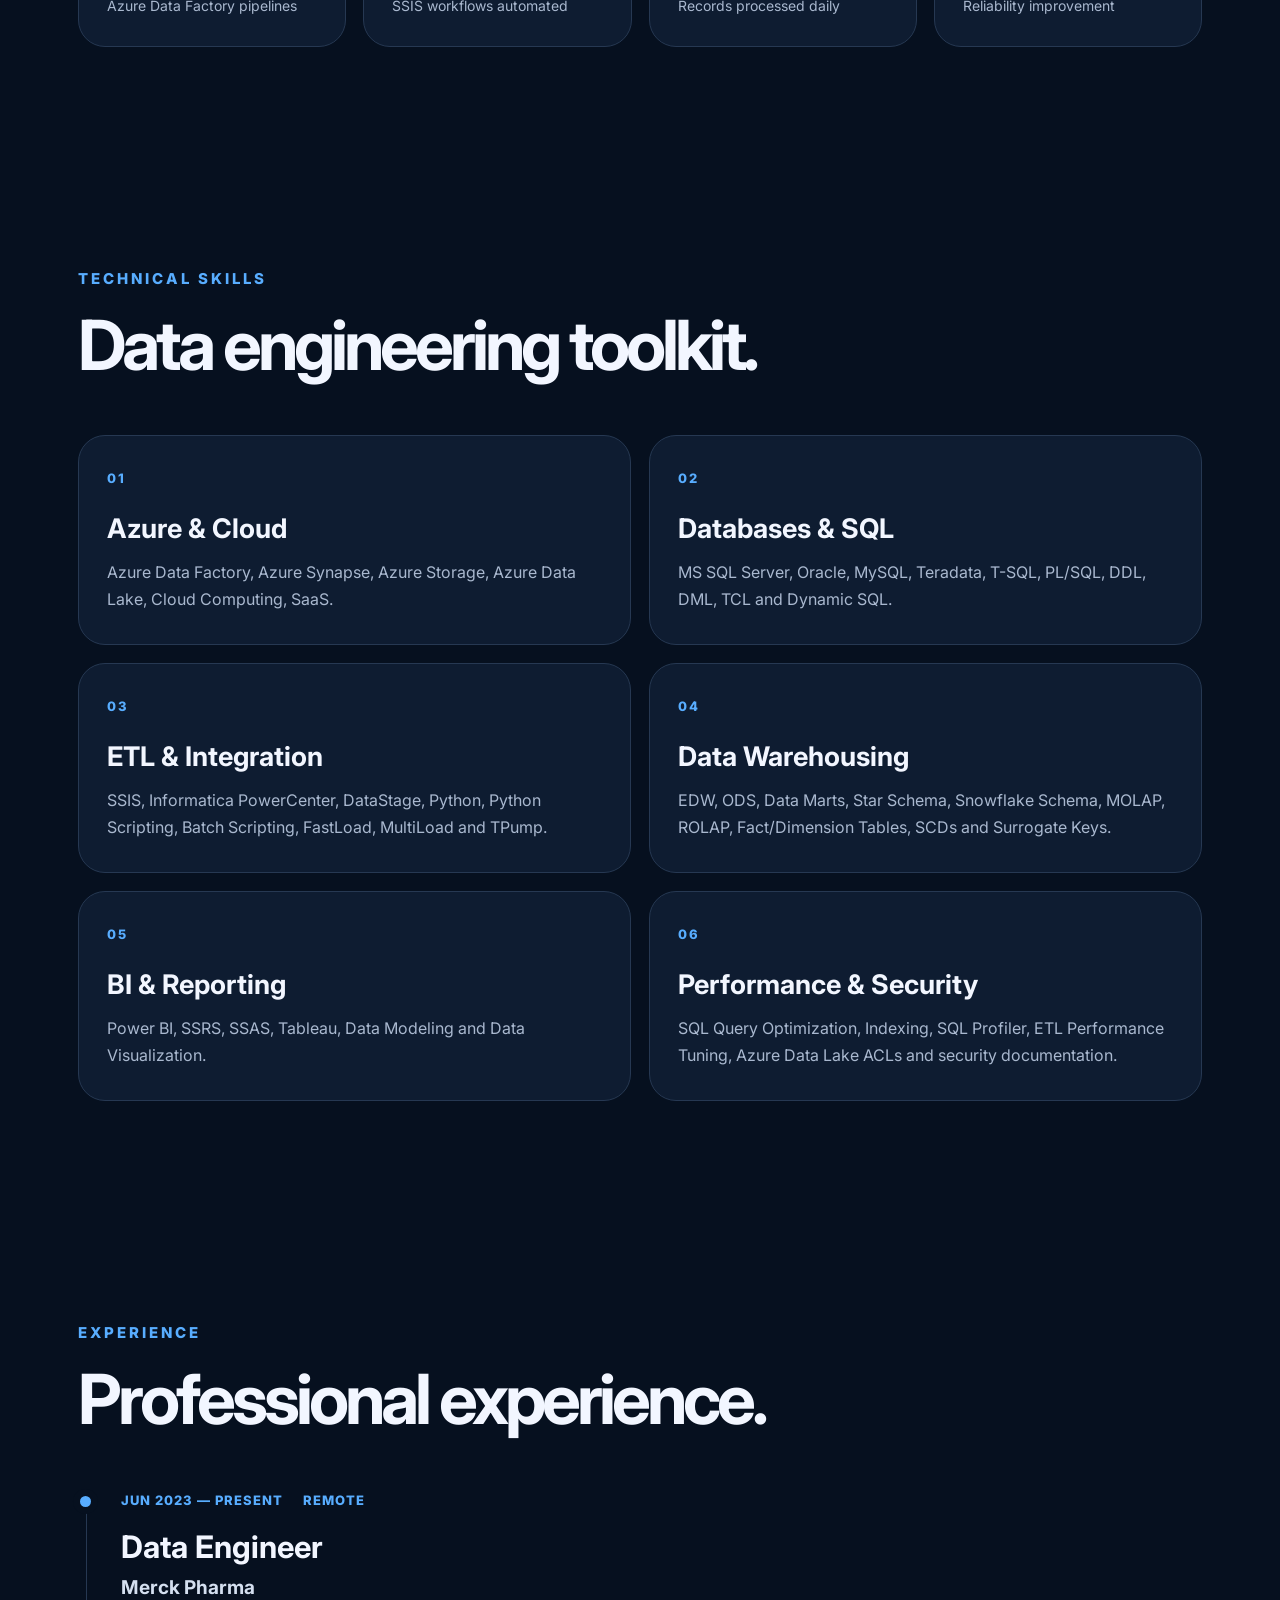
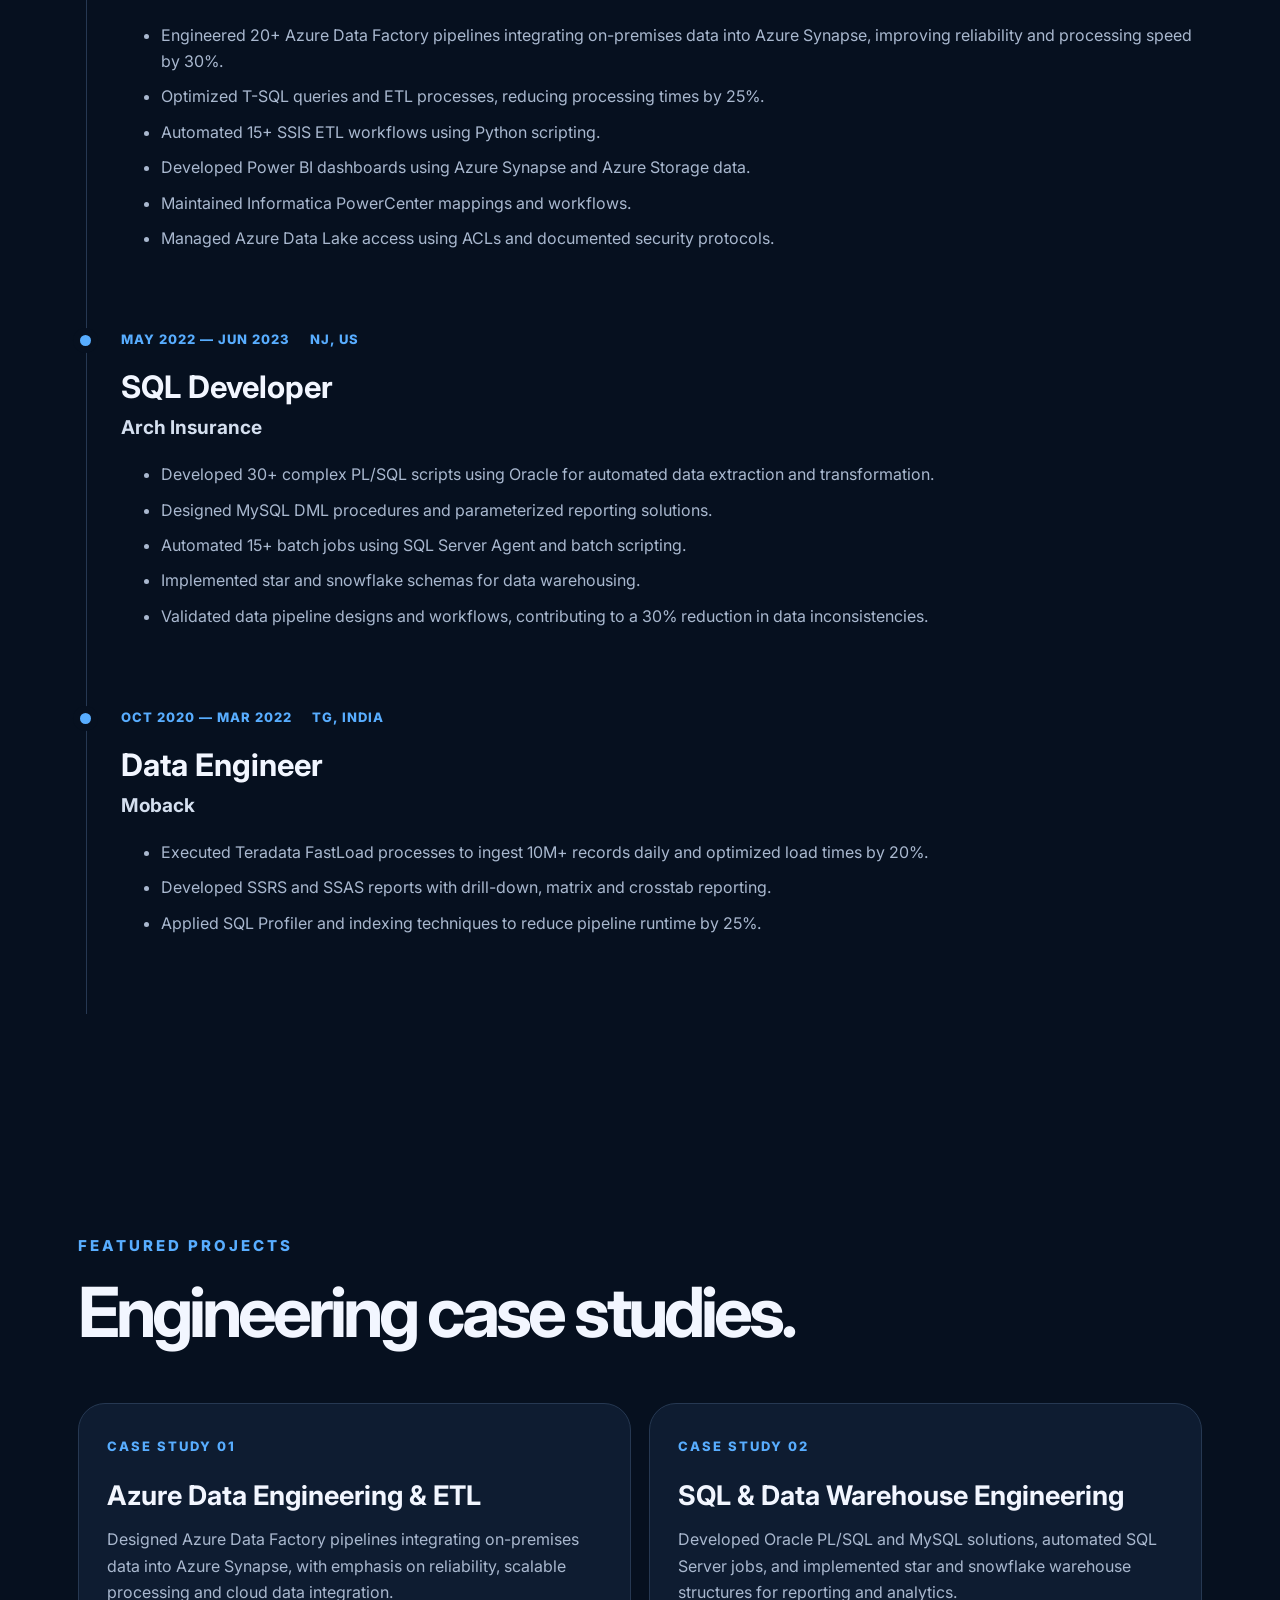
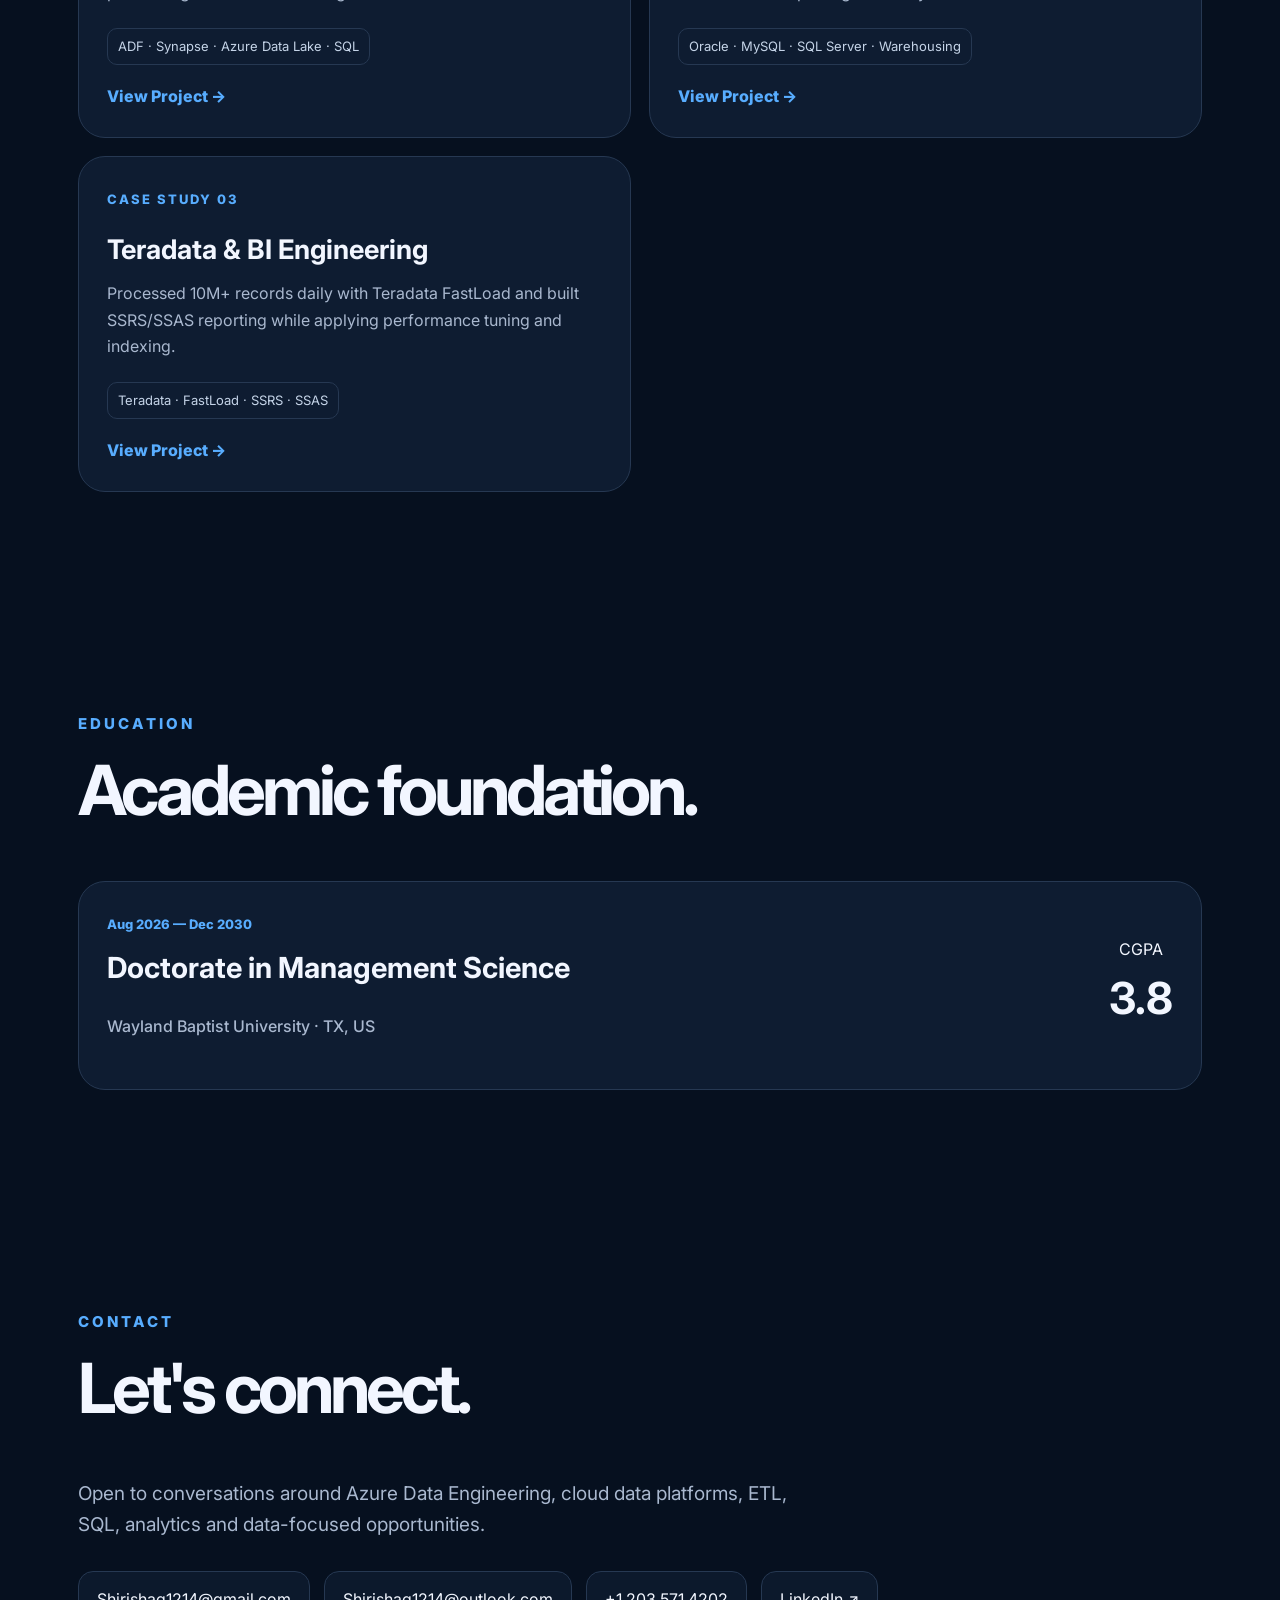
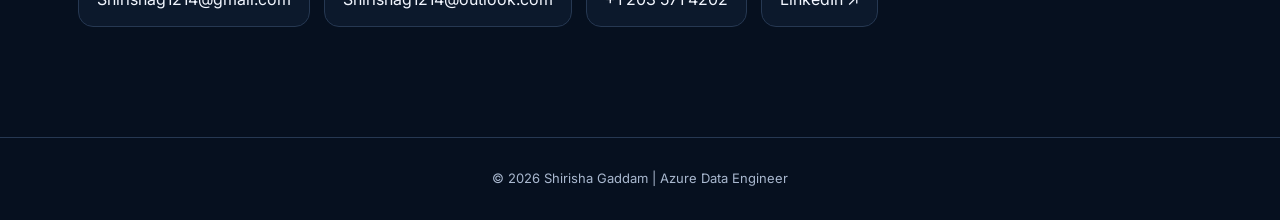
==== commit 9065167c: "Correct Outlook email address" ====
--- a/index.html
+++ b/index.html
@@ -70,7 +70,7 @@
 
 <section class="section contact" id="contact">
 <div class="section-label">CONTACT</div><h2>Let's connect.</h2><p>Open to conversations around Azure Data Engineering, cloud data platforms, ETL, SQL, analytics and data-focused opportunities.</p>
-<div class="contact-links"><a href="mailto:Shirishag1214@gmail.com">Shirishag1214@gmail.com</a><a href="mailto:shirisjag1214@outlook.com">shirisjag1214@outlook.com</a><a href="tel:+12035714202">+1 203 571 4202</a><a href="https://www.linkedin.com/in/shirishagaddam119" target="_blank">LinkedIn ↗</a></div>
+<div class="contact-links"><a href="mailto:Shirishag1214@gmail.com">Shirishag1214@gmail.com</a><a href="mailto:Shirishag1214@outlook.com">Shirishag1214@outlook.com</a><a href="tel:+12035714202">+1 203 571 4202</a><a href="https://www.linkedin.com/in/shirishagaddam119" target="_blank">LinkedIn ↗</a></div>
 </section>
 </main>
 <footer>© 2026 Shirisha Gaddam | Azure Data Engineer</footer>
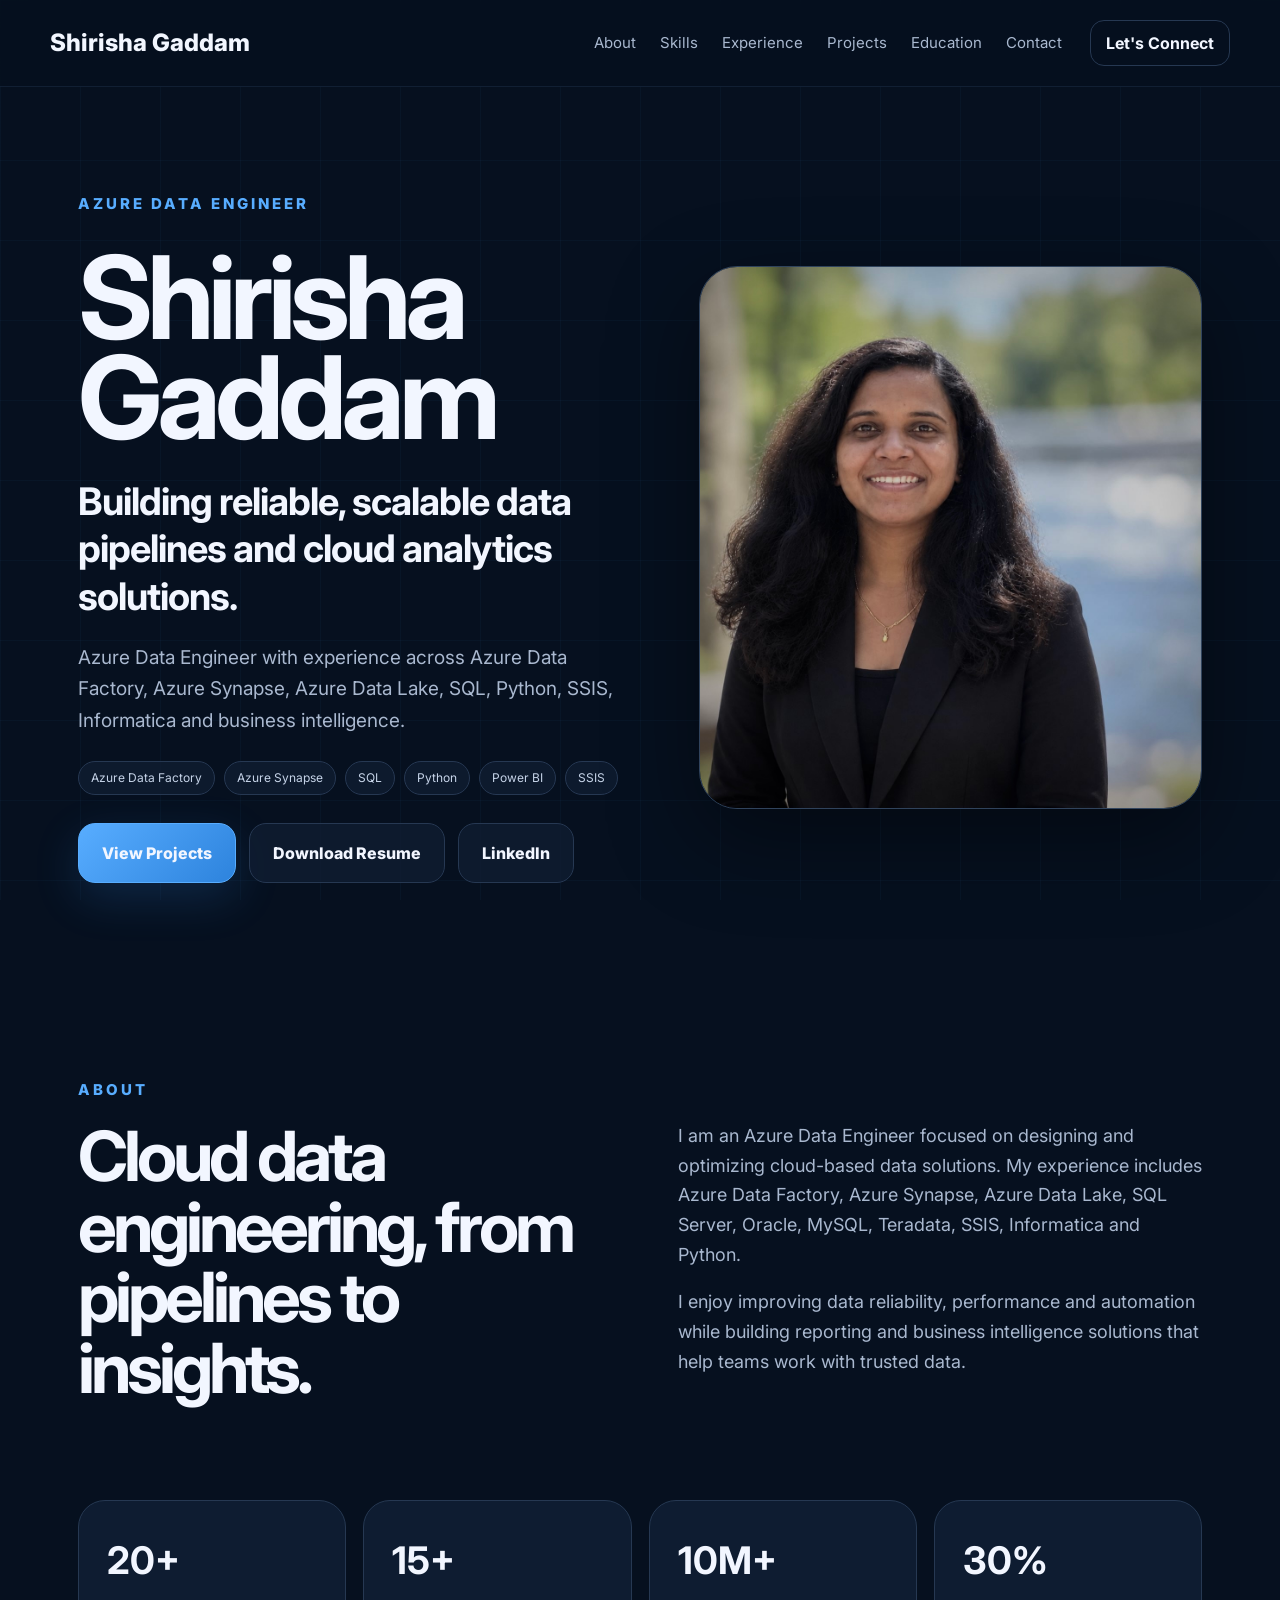
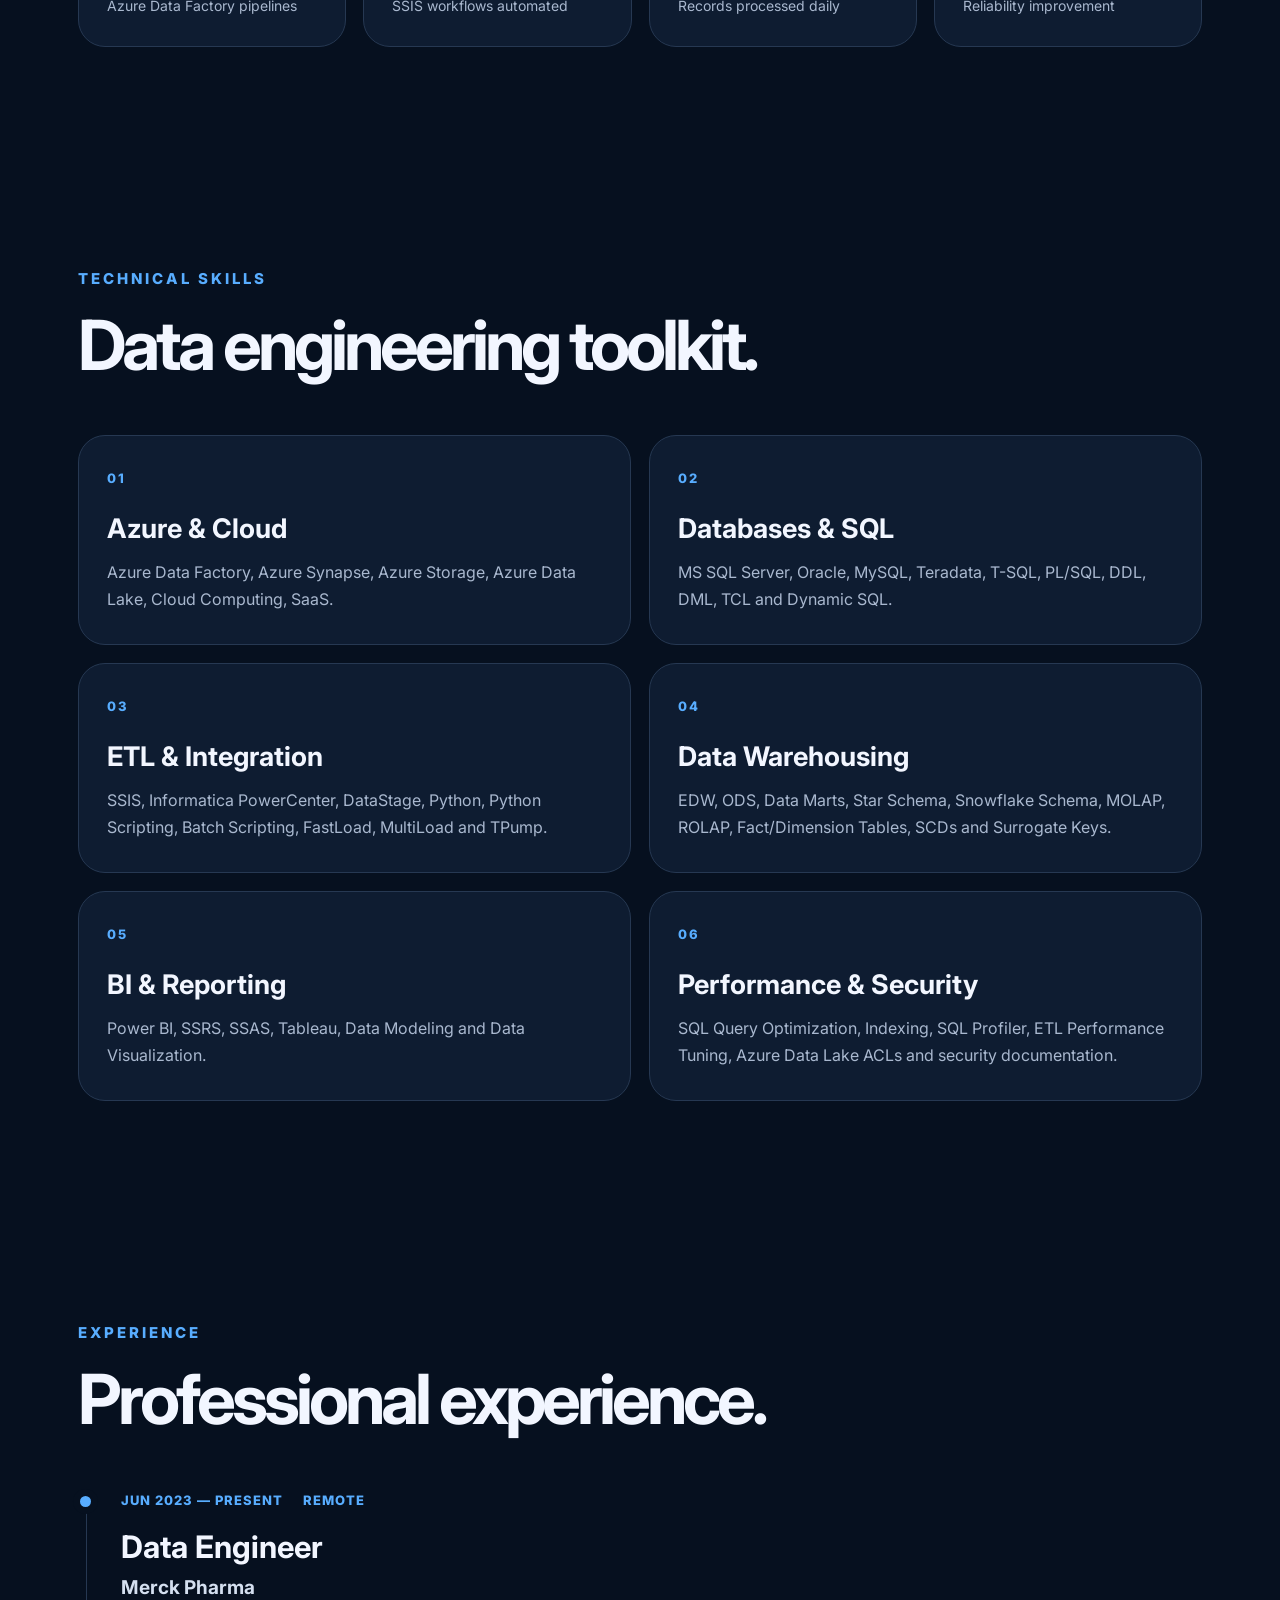
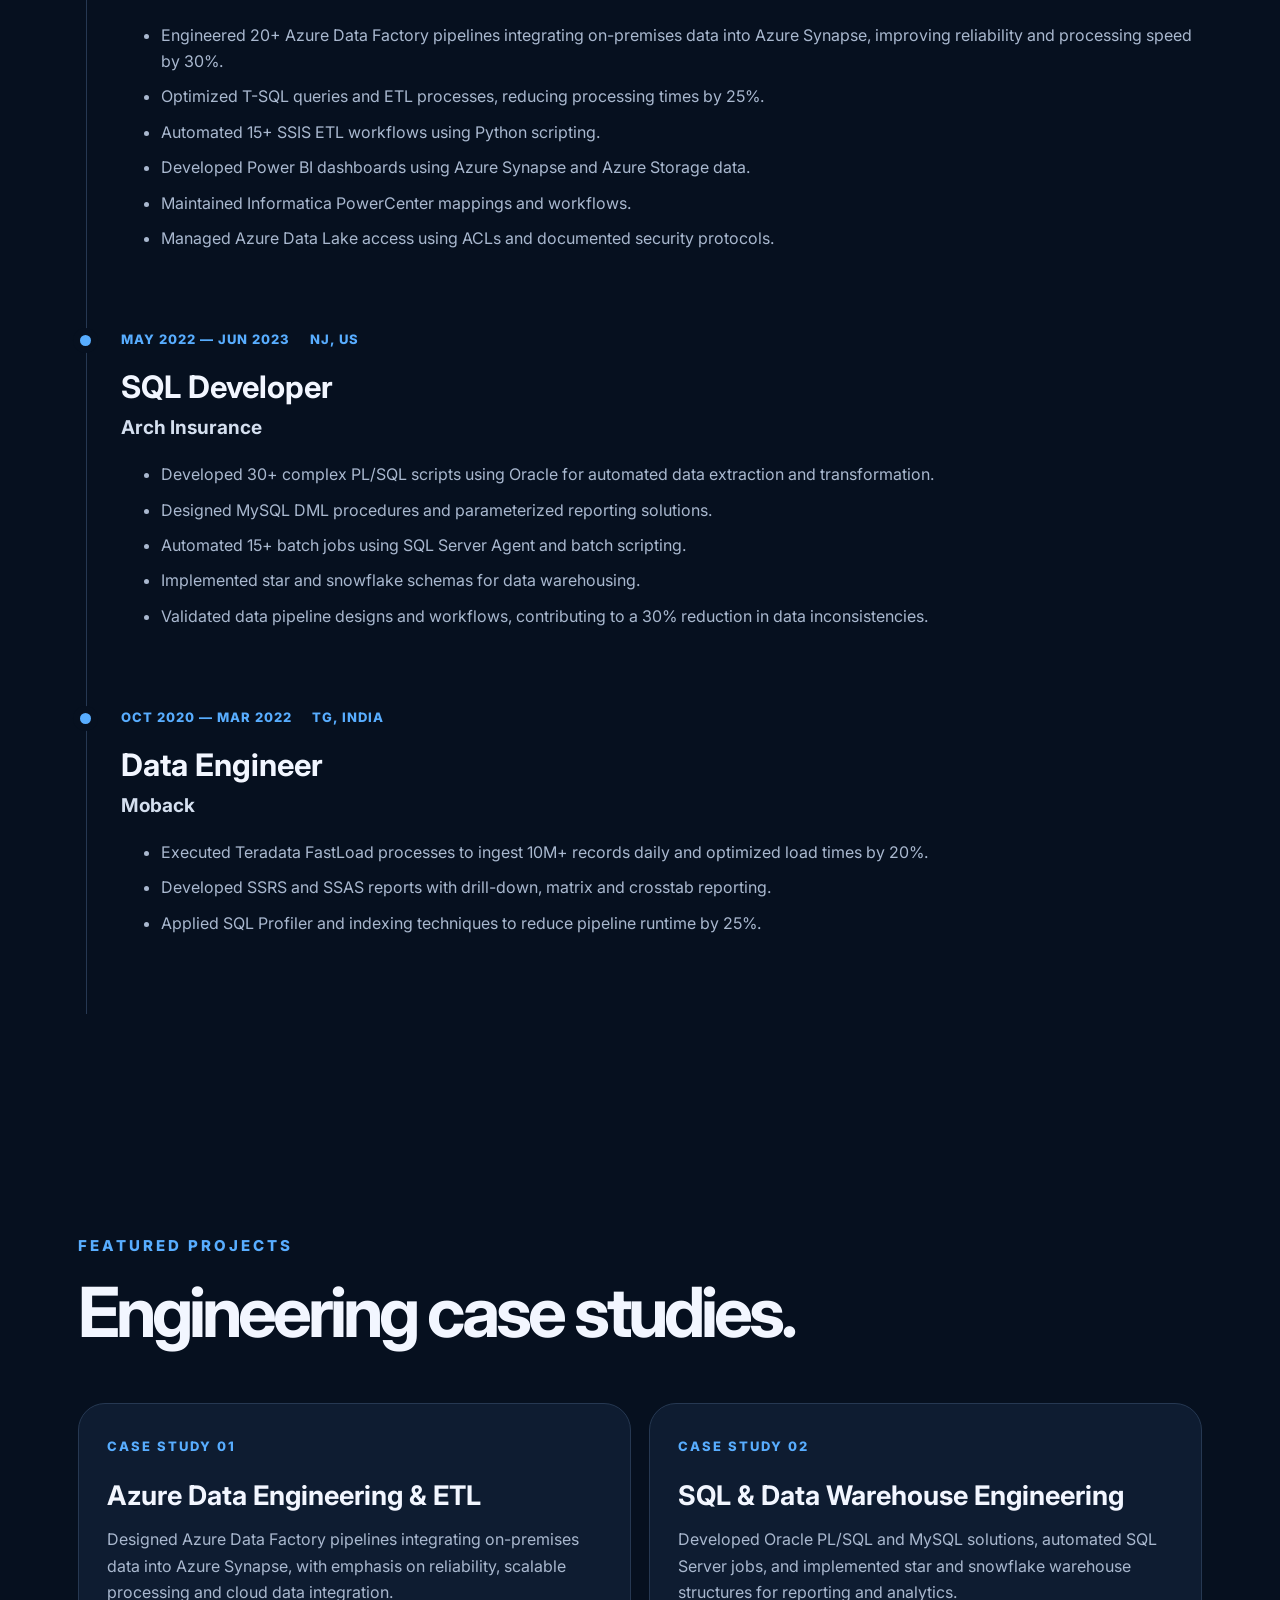
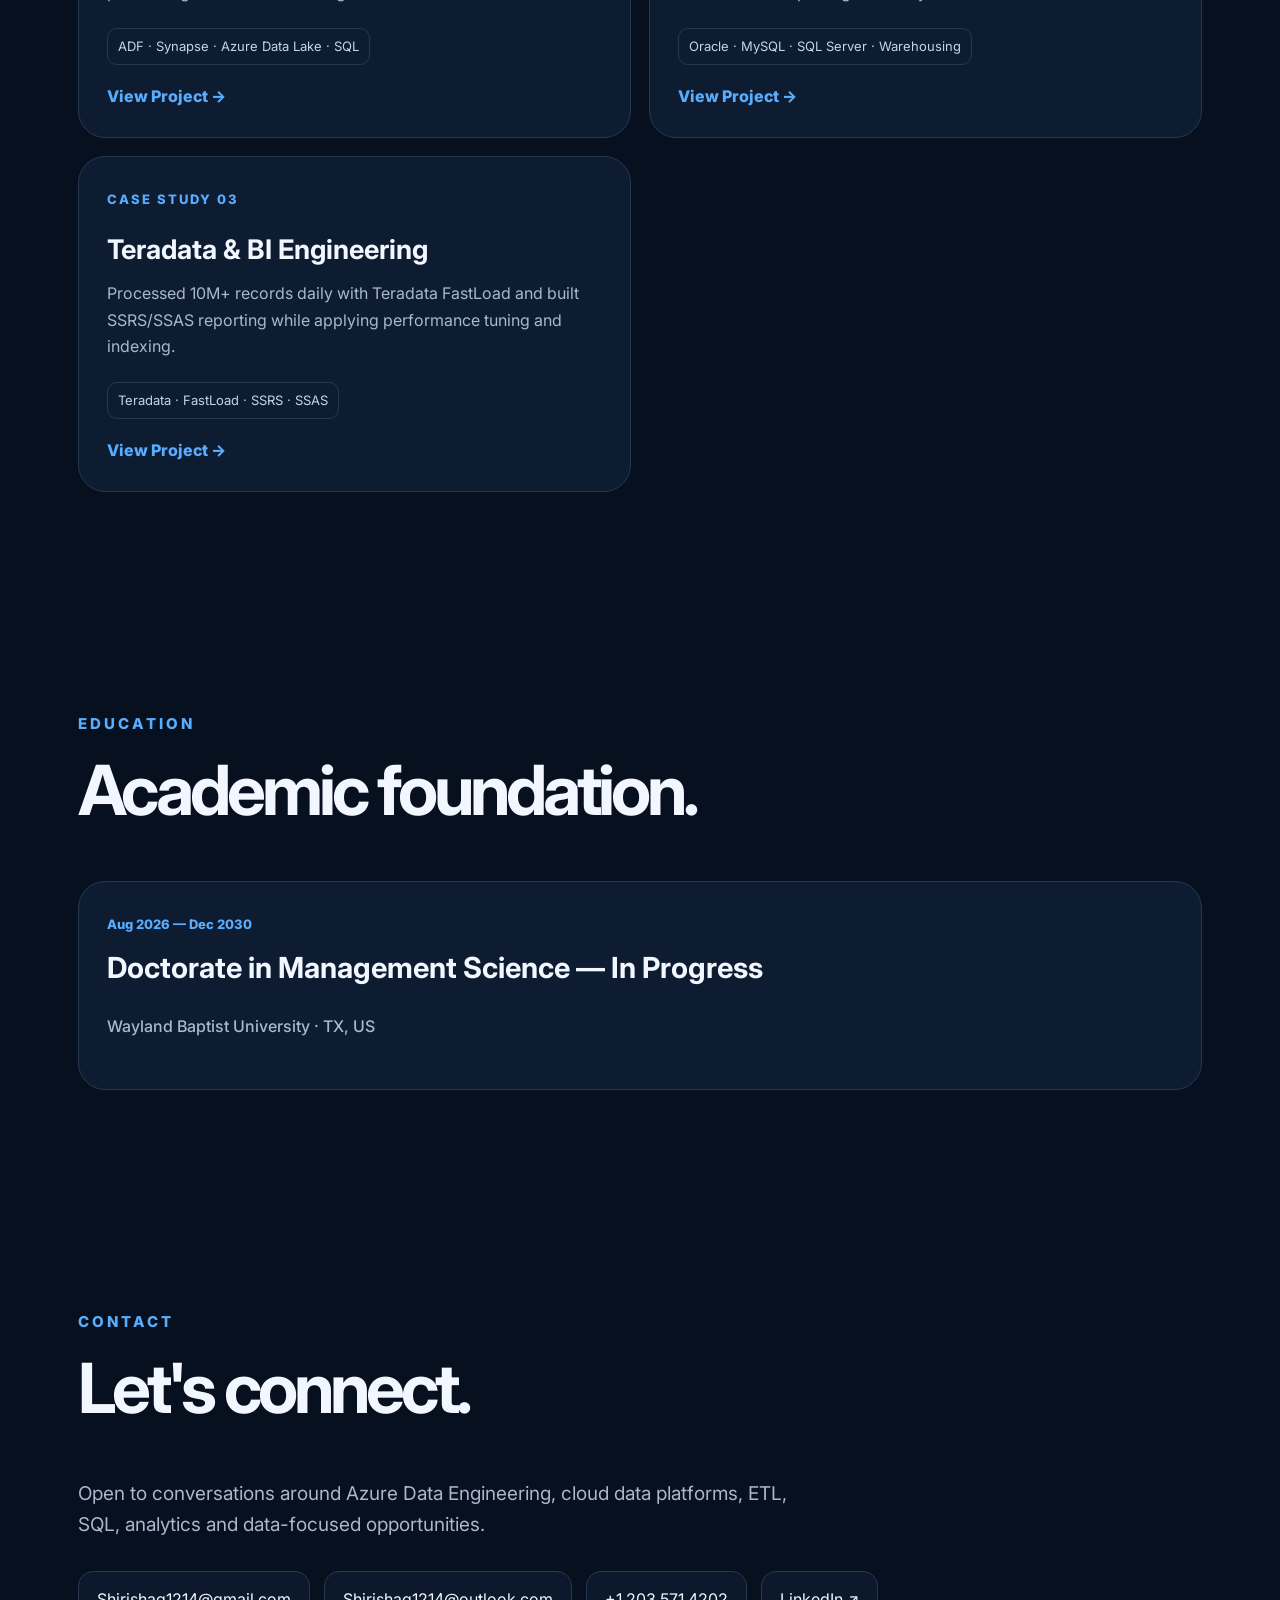
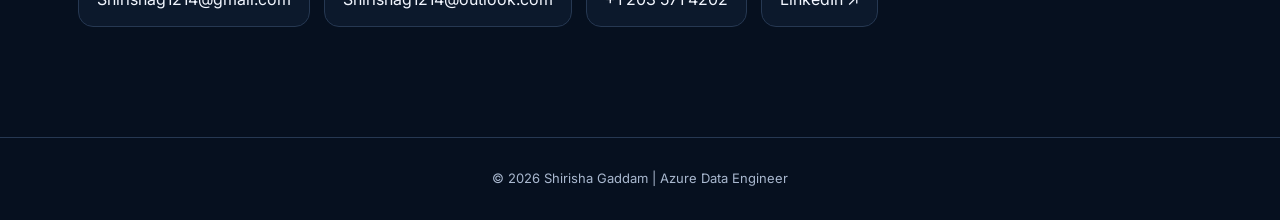
==== commit 540ef1c9: "Update education to doctorate in progress and remove GPA" ====
--- a/index.html
+++ b/index.html
@@ -16,7 +16,6 @@
 <nav><a href="#about">About</a><a href="#skills">Skills</a><a href="#experience">Experience</a><a href="#projects">Projects</a><a href="#education">Education</a><a href="#contact">Contact</a></nav>
 <a class="nav-cta" href="#contact">Let's Connect</a>
 </header>
-
 <main>
 <section class="hero" id="home">
 <div class="hero-copy">
@@ -29,13 +28,11 @@
 </div>
 <div class="hero-photo-wrap"><div class="photo-ring"></div><img src="403d4c1a-7720-41a2-9f0d-50f3e4832187.jpeg" alt="Shirisha Gaddam" class="hero-photo"></div>
 </section>
-
 <section class="section about" id="about">
 <div class="section-label">ABOUT</div>
 <div class="section-content two-col"><div><h2>Cloud data engineering, from pipelines to insights.</h2></div><div><p>I am an Azure Data Engineer focused on designing and optimizing cloud-based data solutions. My experience includes Azure Data Factory, Azure Synapse, Azure Data Lake, SQL Server, Oracle, MySQL, Teradata, SSIS, Informatica and Python.</p><p>I enjoy improving data reliability, performance and automation while building reporting and business intelligence solutions that help teams work with trusted data.</p></div></div>
 <div class="stats"><div><strong>20+</strong><span>Azure Data Factory pipelines</span></div><div><strong>15+</strong><span>SSIS workflows automated</span></div><div><strong>10M+</strong><span>Records processed daily</span></div><div><strong>30%</strong><span>Reliability improvement</span></div></div>
 </section>
-
 <section class="section" id="skills">
 <div class="section-label">TECHNICAL SKILLS</div><h2>Data engineering toolkit.</h2>
 <div class="skill-grid">
@@ -46,7 +43,6 @@
 <article><span class="skill-no">05</span><h3>BI & Reporting</h3><p>Power BI, SSRS, SSAS, Tableau, Data Modeling and Data Visualization.</p></article>
 <article><span class="skill-no">06</span><h3>Performance & Security</h3><p>SQL Query Optimization, Indexing, SQL Profiler, ETL Performance Tuning, Azure Data Lake ACLs and security documentation.</p></article>
 </div></section>
-
 <section class="section" id="experience">
 <div class="section-label">EXPERIENCE</div><h2>Professional experience.</h2>
 <div class="timeline">
@@ -54,7 +50,6 @@
 <article class="job"><div class="job-meta"><span>May 2022 — Jun 2023</span><span>NJ, US</span></div><h3>SQL Developer</h3><h4>Arch Insurance</h4><ul><li>Developed 30+ complex PL/SQL scripts using Oracle for automated data extraction and transformation.</li><li>Designed MySQL DML procedures and parameterized reporting solutions.</li><li>Automated 15+ batch jobs using SQL Server Agent and batch scripting.</li><li>Implemented star and snowflake schemas for data warehousing.</li><li>Validated data pipeline designs and workflows, contributing to a 30% reduction in data inconsistencies.</li></ul></article>
 <article class="job"><div class="job-meta"><span>Oct 2020 — Mar 2022</span><span>TG, India</span></div><h3>Data Engineer</h3><h4>Moback</h4><ul><li>Executed Teradata FastLoad processes to ingest 10M+ records daily and optimized load times by 20%.</li><li>Developed SSRS and SSAS reports with drill-down, matrix and crosstab reporting.</li><li>Applied SQL Profiler and indexing techniques to reduce pipeline runtime by 25%.</li></ul></article>
 </div></section>
-
 <section class="section projects" id="projects">
 <div class="section-label">FEATURED PROJECTS</div><h2>Engineering case studies.</h2>
 <div class="case-grid">
@@ -62,12 +57,10 @@
 <article class="case"><span>CASE STUDY 02</span><h3>SQL & Data Warehouse Engineering</h3><p>Developed Oracle PL/SQL and MySQL solutions, automated SQL Server jobs, and implemented star and snowflake warehouse structures for reporting and analytics.</p><div class="case-tags">Oracle · MySQL · SQL Server · Warehousing</div><a class="case-link" href="projects/sql-data-engineering/">View Project →</a></article>
 <article class="case"><span>CASE STUDY 03</span><h3>Teradata & BI Engineering</h3><p>Processed 10M+ records daily with Teradata FastLoad and built SSRS/SSAS reporting while applying performance tuning and indexing.</p><div class="case-tags">Teradata · FastLoad · SSRS · SSAS</div><a class="case-link" href="projects/teradata-bi/">View Project →</a></article>
 </div></section>
-
 <section class="section education" id="education">
 <div class="section-label">EDUCATION</div><h2>Academic foundation.</h2>
-<div class="education-card"><div><span>Aug 2026 — Dec 2030</span><h3>Doctorate in Management Science</h3><h4>Wayland Baptist University · TX, US</h4></div><div class="gpa">CGPA<br><strong>3.8</strong></div></div>
+<div class="education-card"><div><span>Aug 2026 — Dec 2030</span><h3>Doctorate in Management Science — In Progress</h3><h4>Wayland Baptist University · TX, US</h4></div></div>
 </section>
-
 <section class="section contact" id="contact">
 <div class="section-label">CONTACT</div><h2>Let's connect.</h2><p>Open to conversations around Azure Data Engineering, cloud data platforms, ETL, SQL, analytics and data-focused opportunities.</p>
 <div class="contact-links"><a href="mailto:Shirishag1214@gmail.com">Shirishag1214@gmail.com</a><a href="mailto:Shirishag1214@outlook.com">Shirishag1214@outlook.com</a><a href="tel:+12035714202">+1 203 571 4202</a><a href="https://www.linkedin.com/in/shirishagaddam119" target="_blank">LinkedIn ↗</a></div>
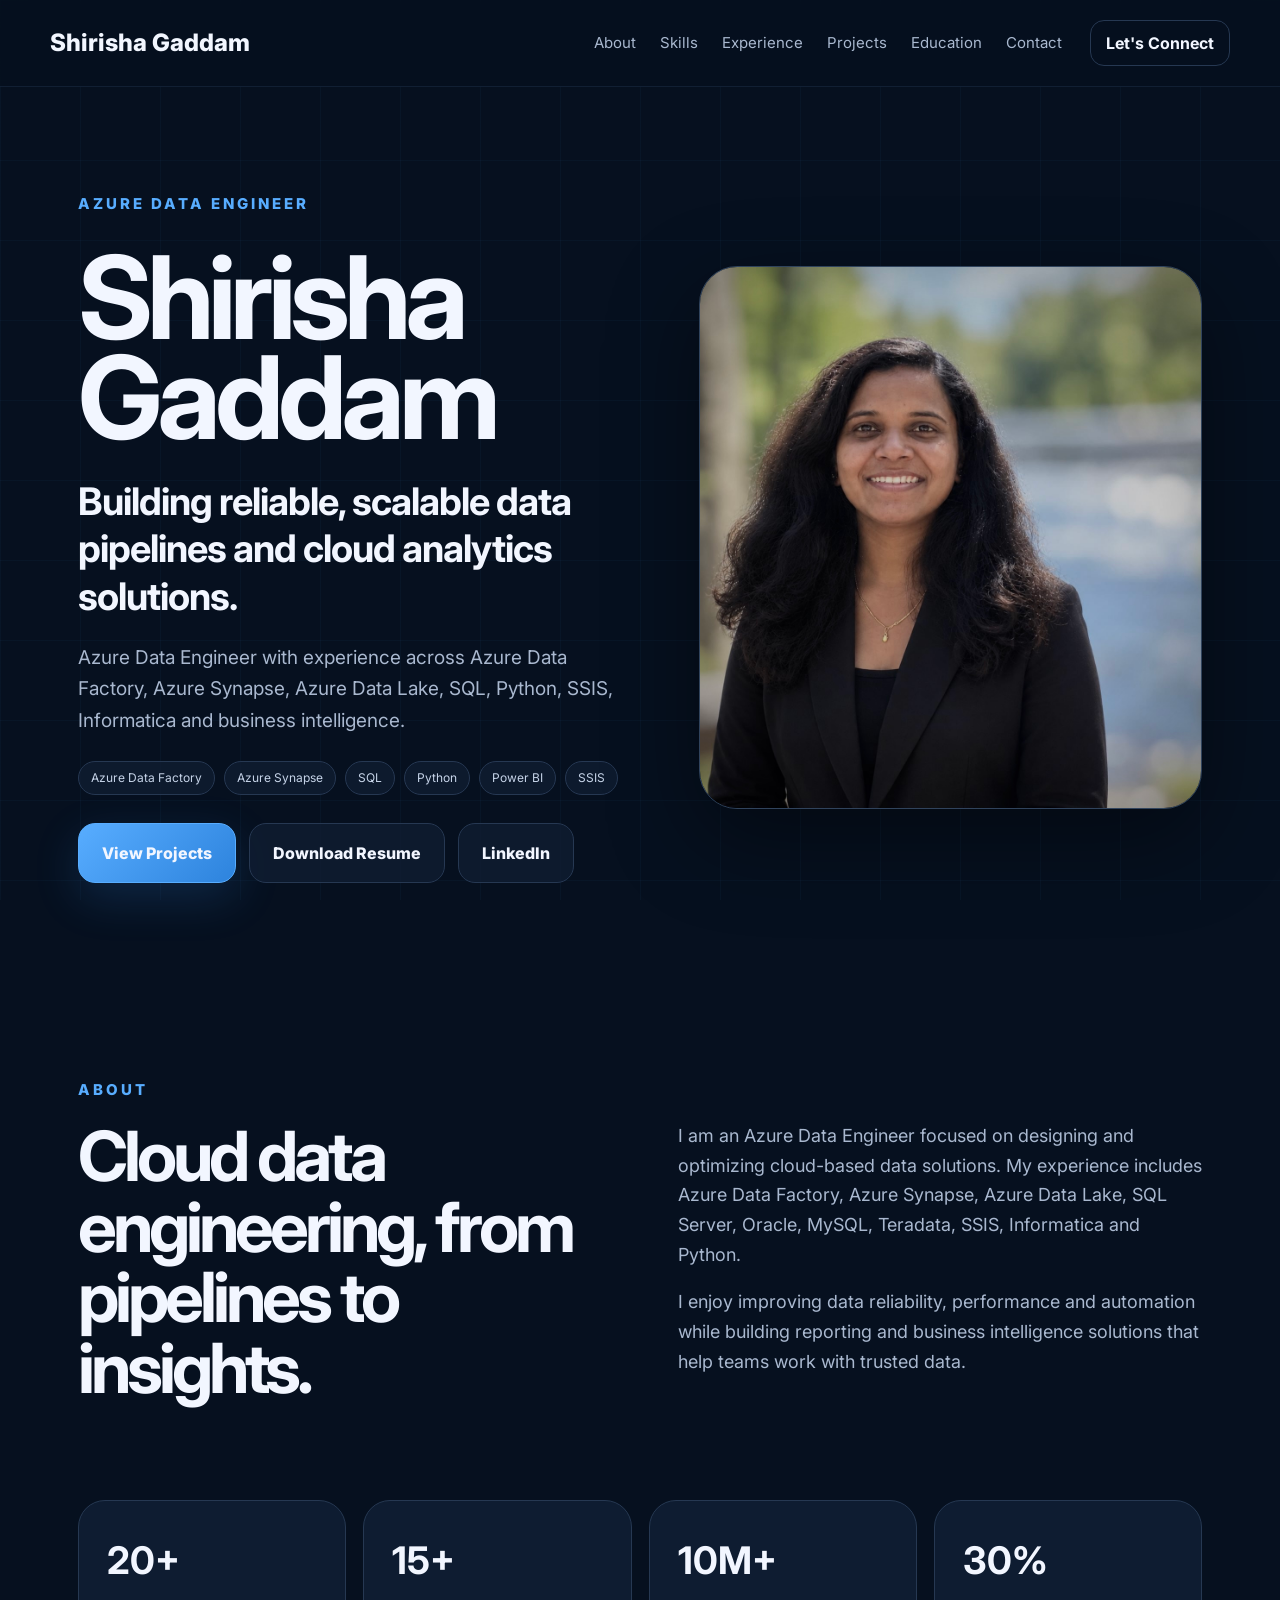
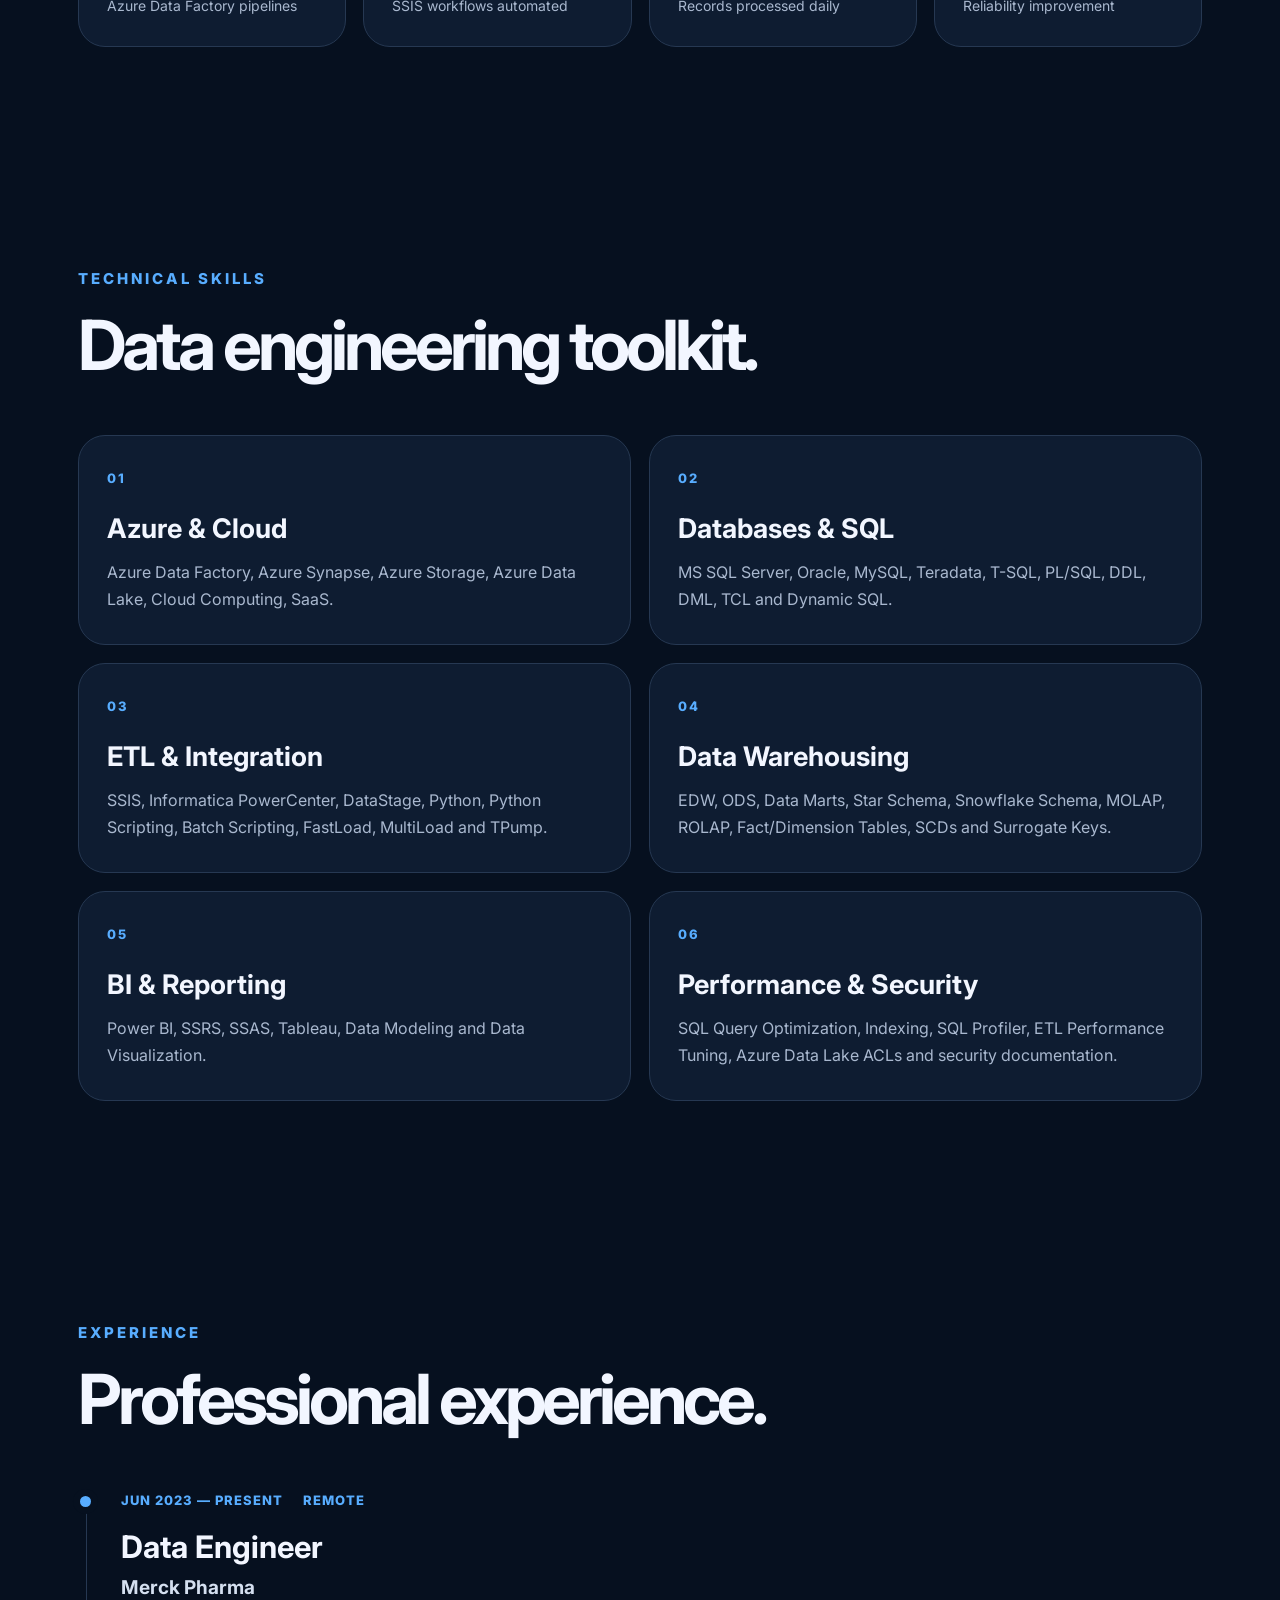
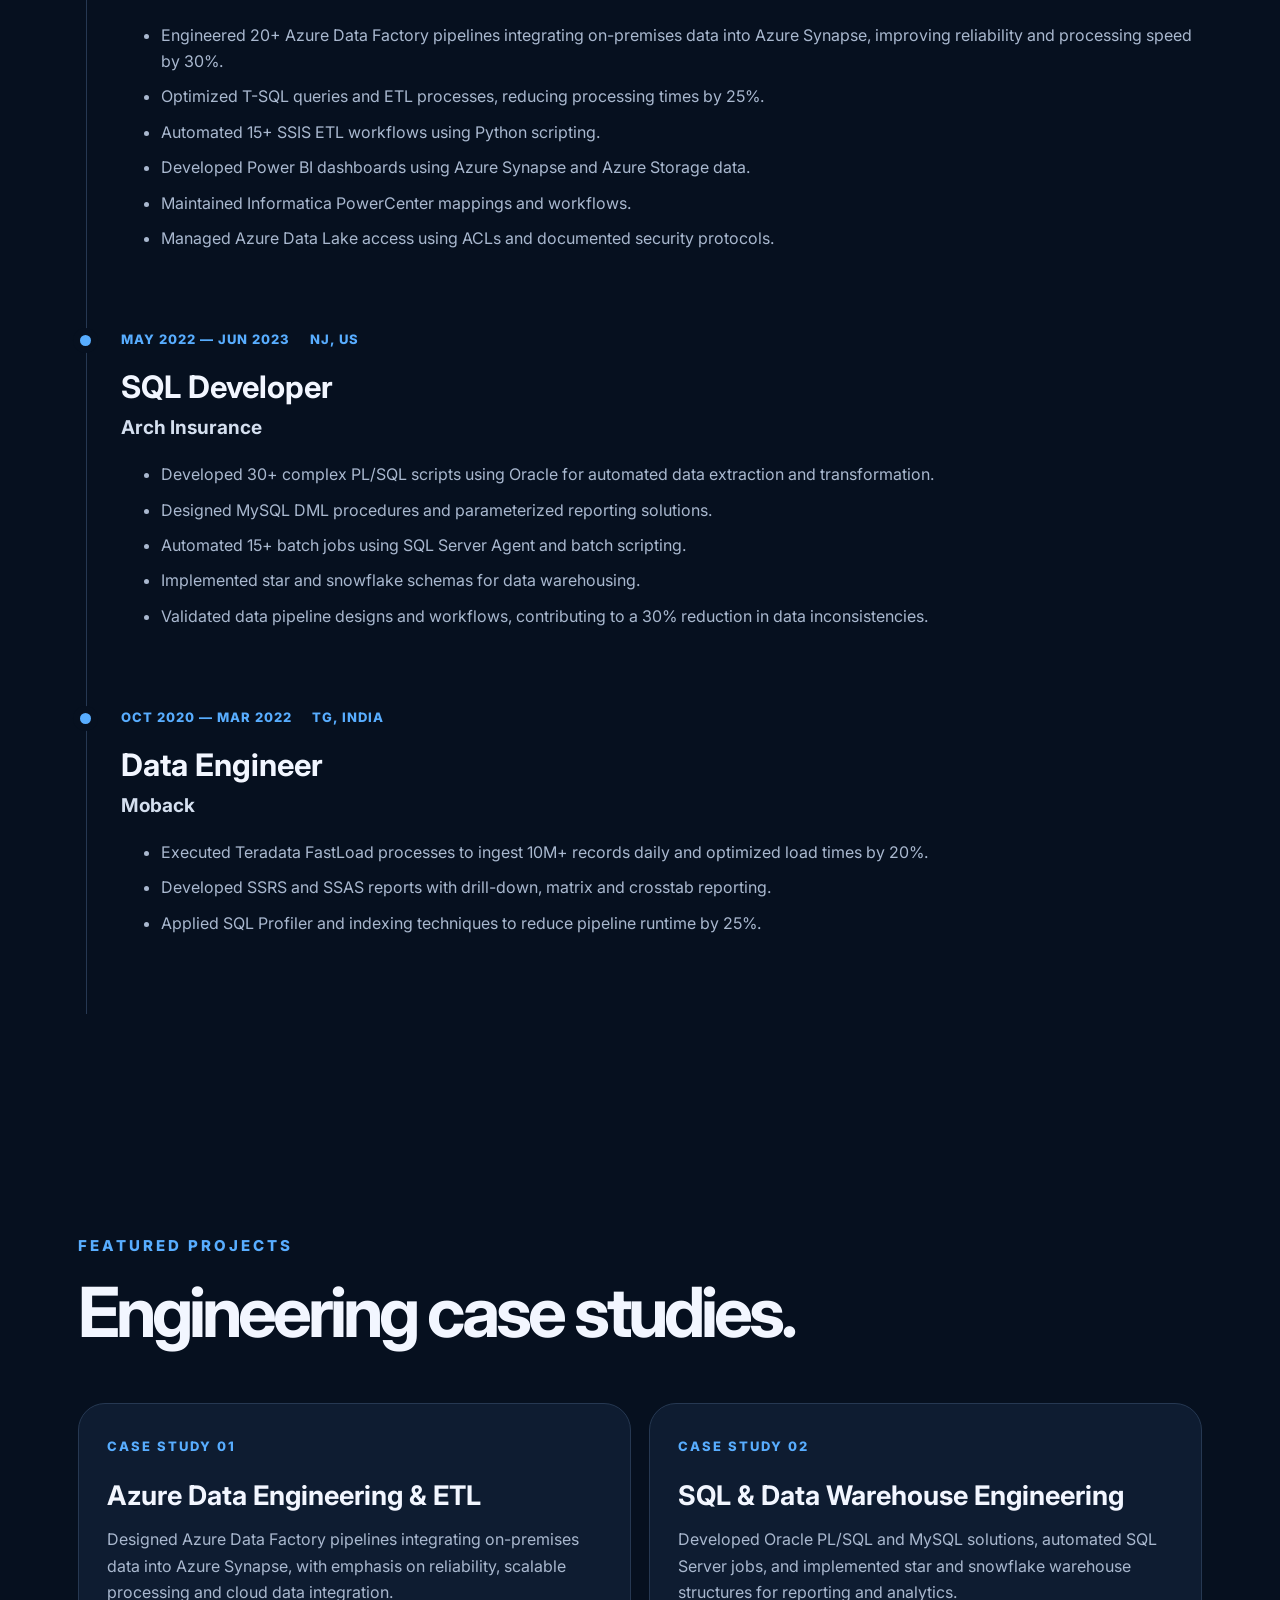
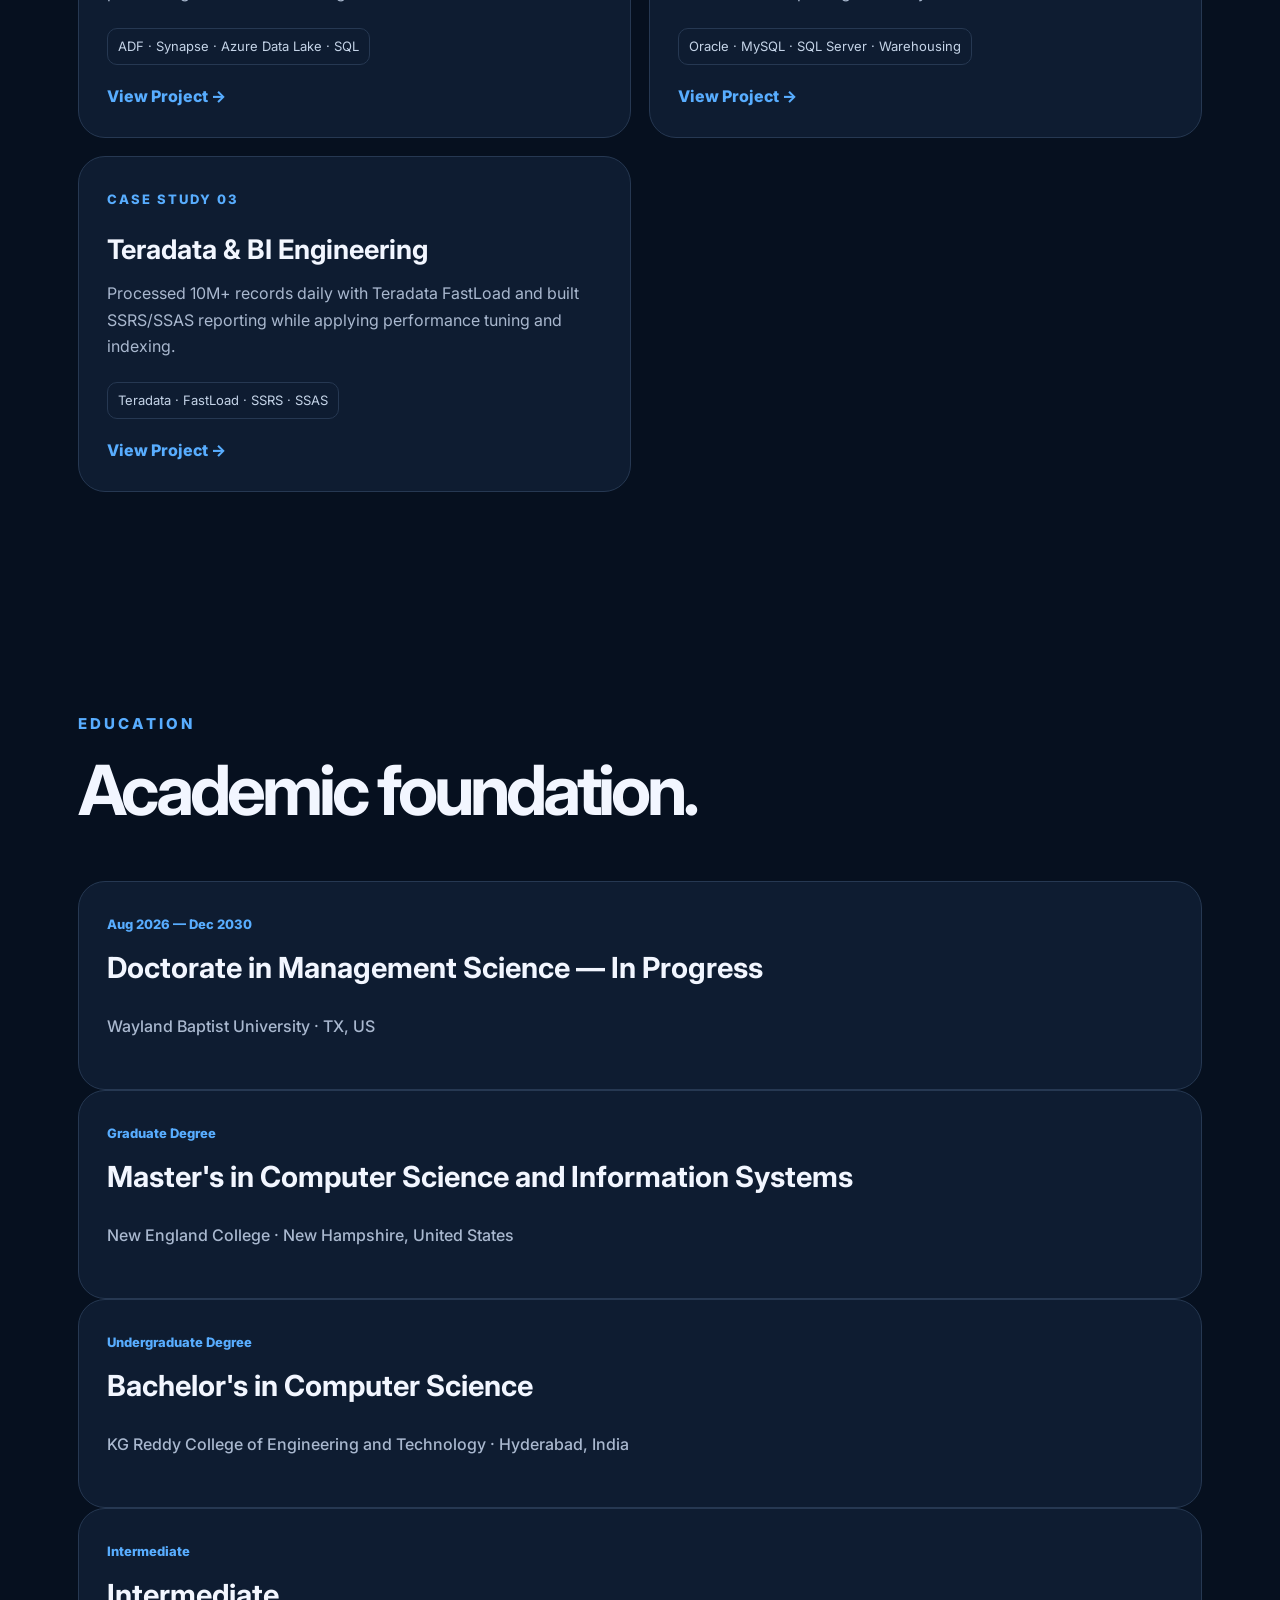
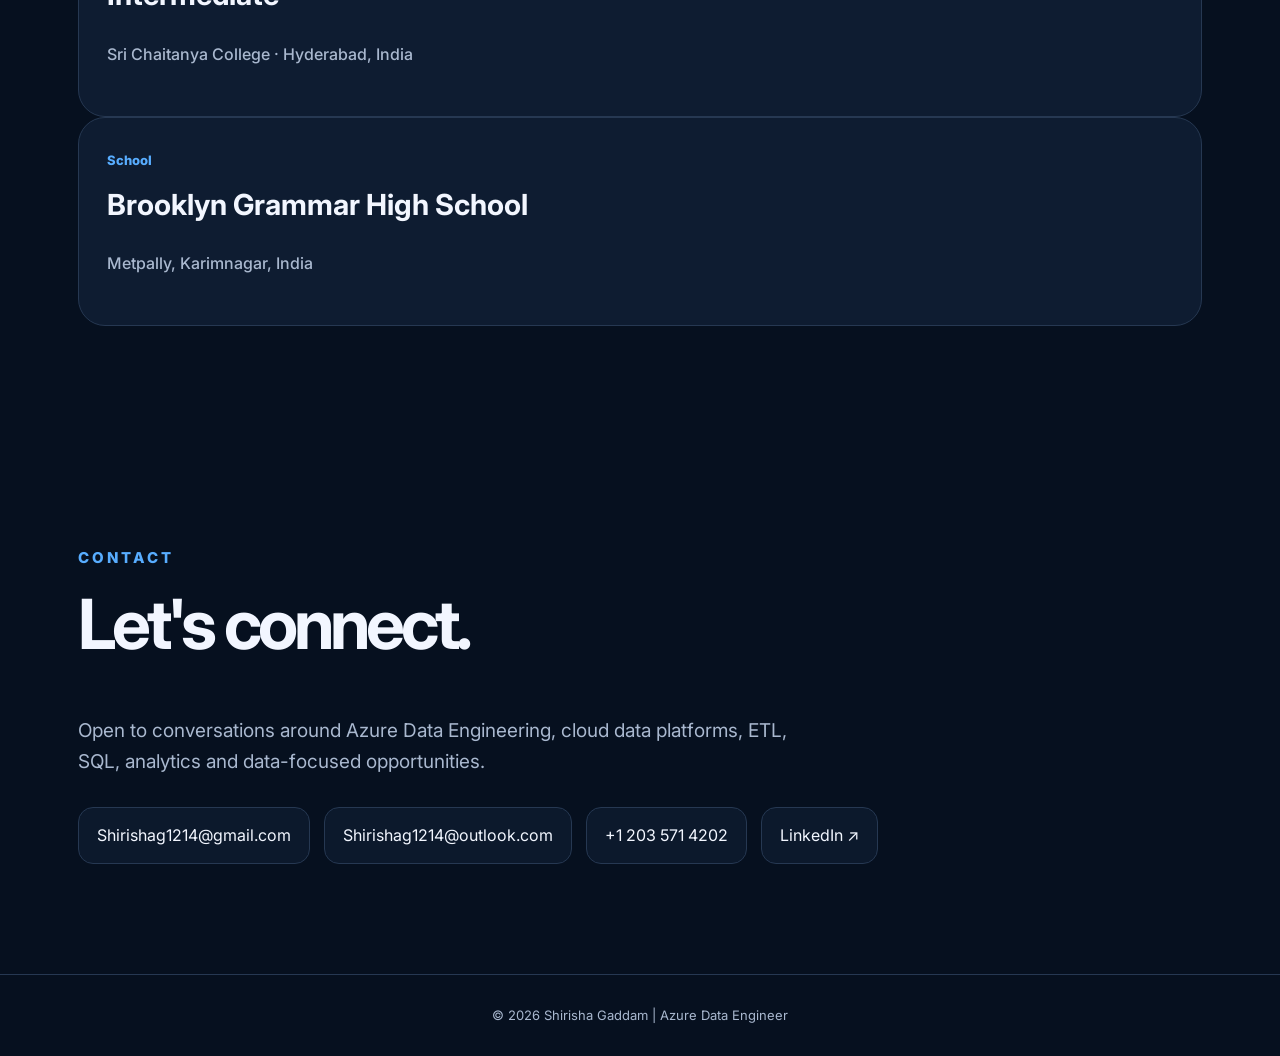
==== commit d5b2f78f: "Update education history" ====
--- a/index.html
+++ b/index.html
@@ -60,6 +60,10 @@
 <section class="section education" id="education">
 <div class="section-label">EDUCATION</div><h2>Academic foundation.</h2>
 <div class="education-card"><div><span>Aug 2026 — Dec 2030</span><h3>Doctorate in Management Science — In Progress</h3><h4>Wayland Baptist University · TX, US</h4></div></div>
+<div class="education-card"><div><span>Graduate Degree</span><h3>Master's in Computer Science and Information Systems</h3><h4>New England College · New Hampshire, United States</h4></div></div>
+<div class="education-card"><div><span>Undergraduate Degree</span><h3>Bachelor's in Computer Science</h3><h4>KG Reddy College of Engineering and Technology · Hyderabad, India</h4></div></div>
+<div class="education-card"><div><span>Intermediate</span><h3>Intermediate</h3><h4>Sri Chaitanya College · Hyderabad, India</h4></div></div>
+<div class="education-card"><div><span>School</span><h3>Brooklyn Grammar High School</h3><h4>Metpally, Karimnagar, India</h4></div></div>
 </section>
 <section class="section contact" id="contact">
 <div class="section-label">CONTACT</div><h2>Let's connect.</h2><p>Open to conversations around Azure Data Engineering, cloud data platforms, ETL, SQL, analytics and data-focused opportunities.</p>
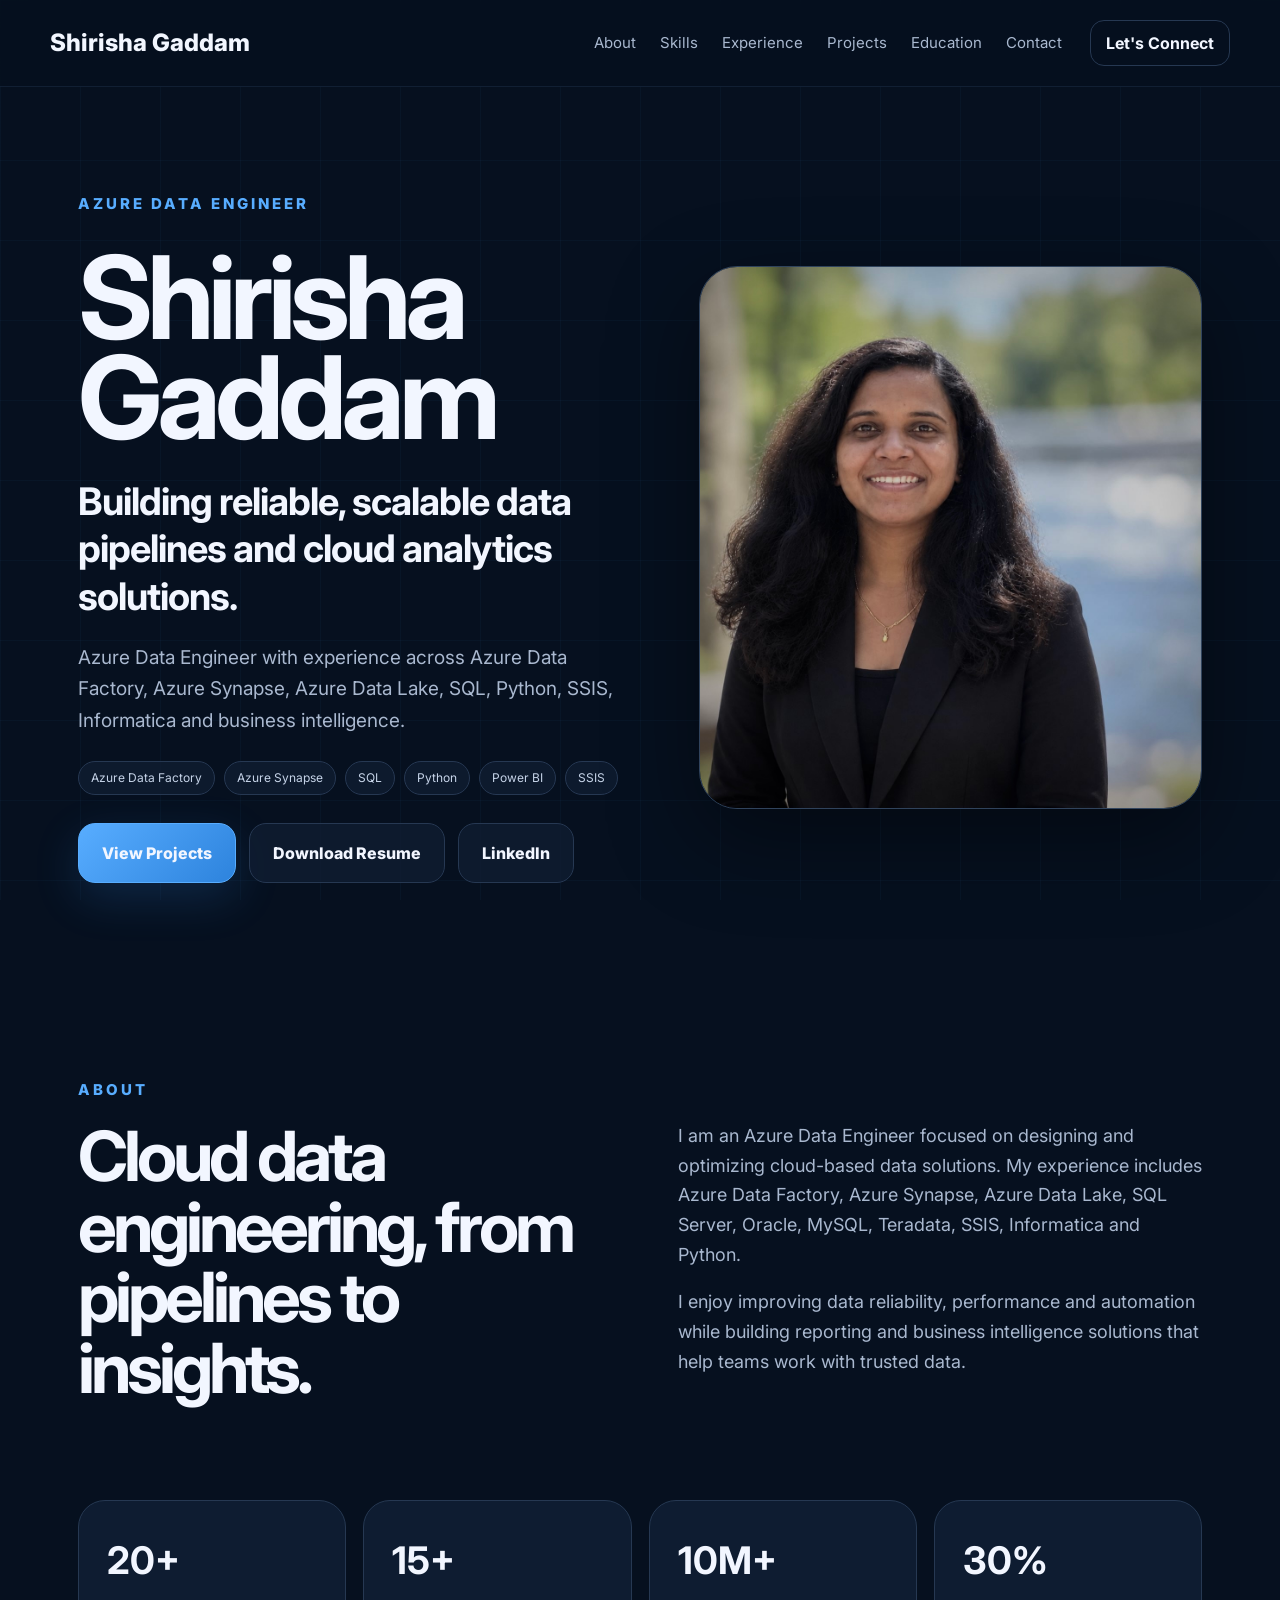
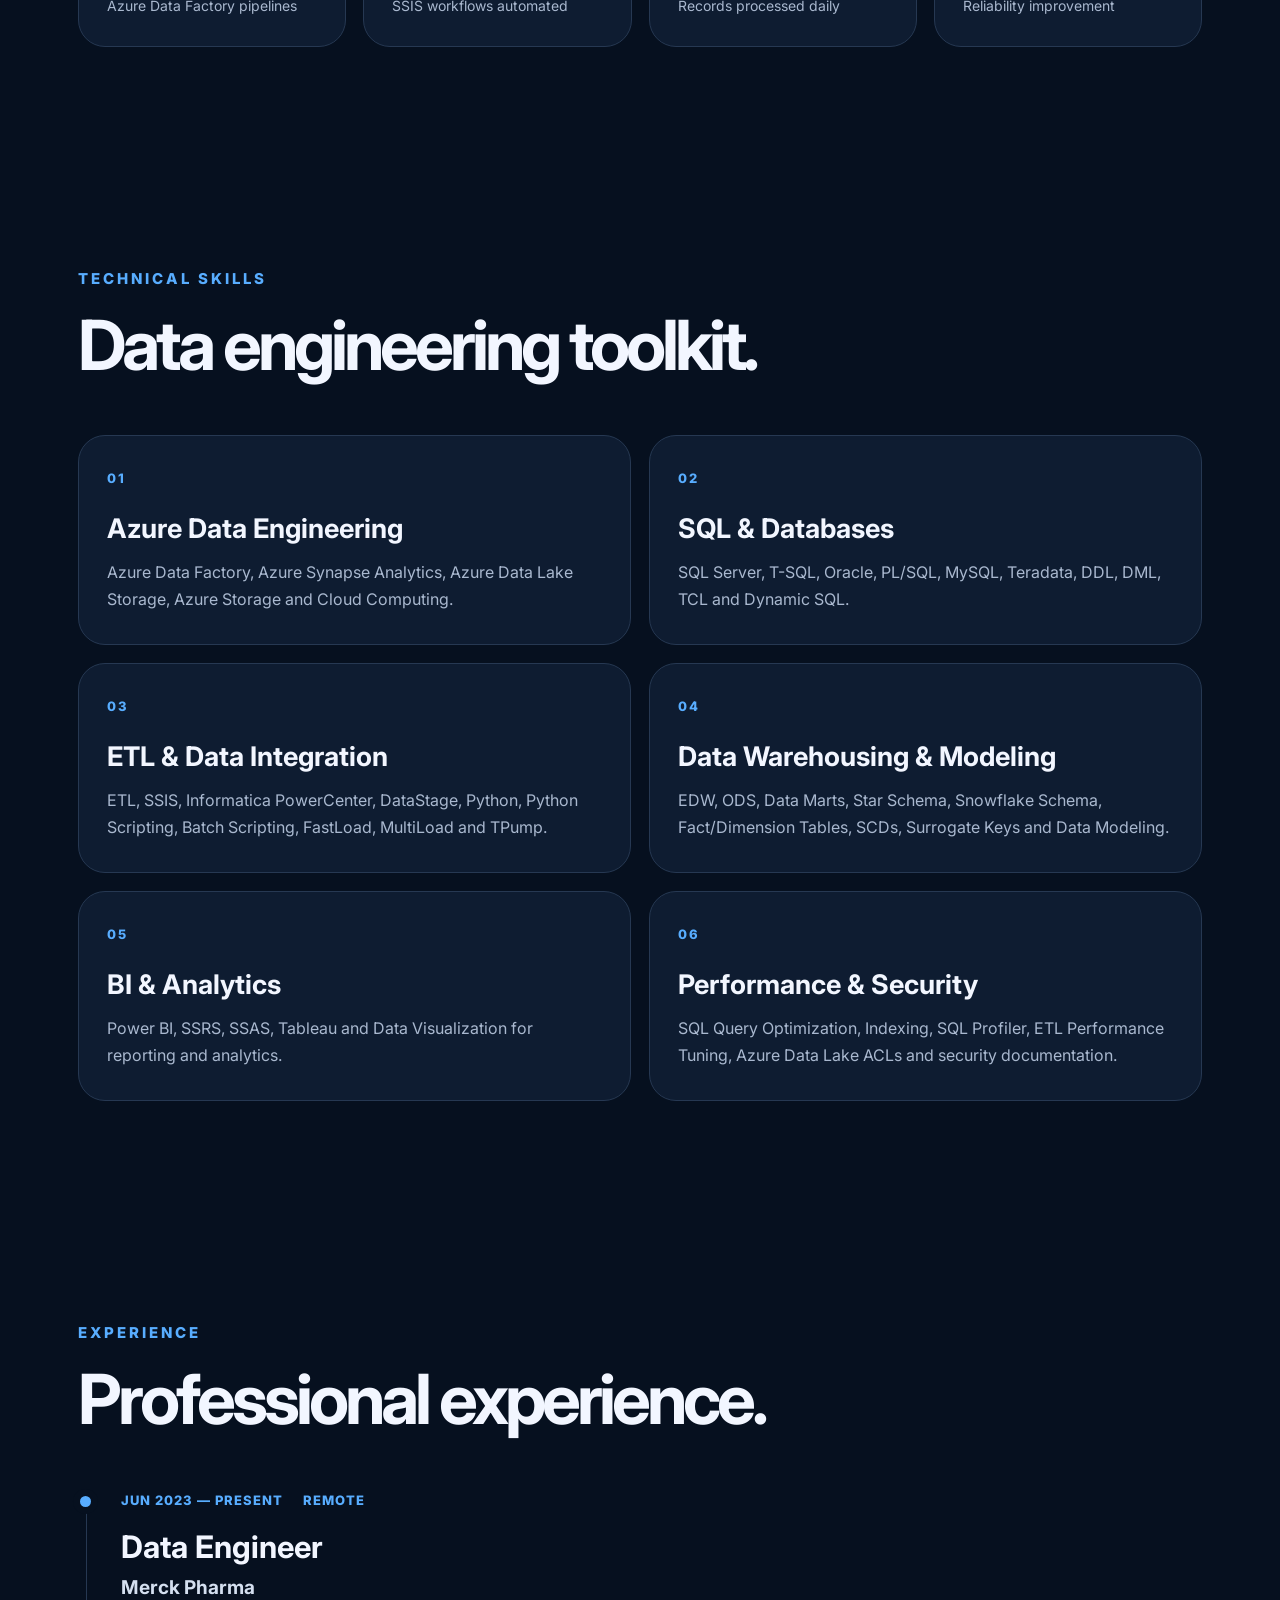
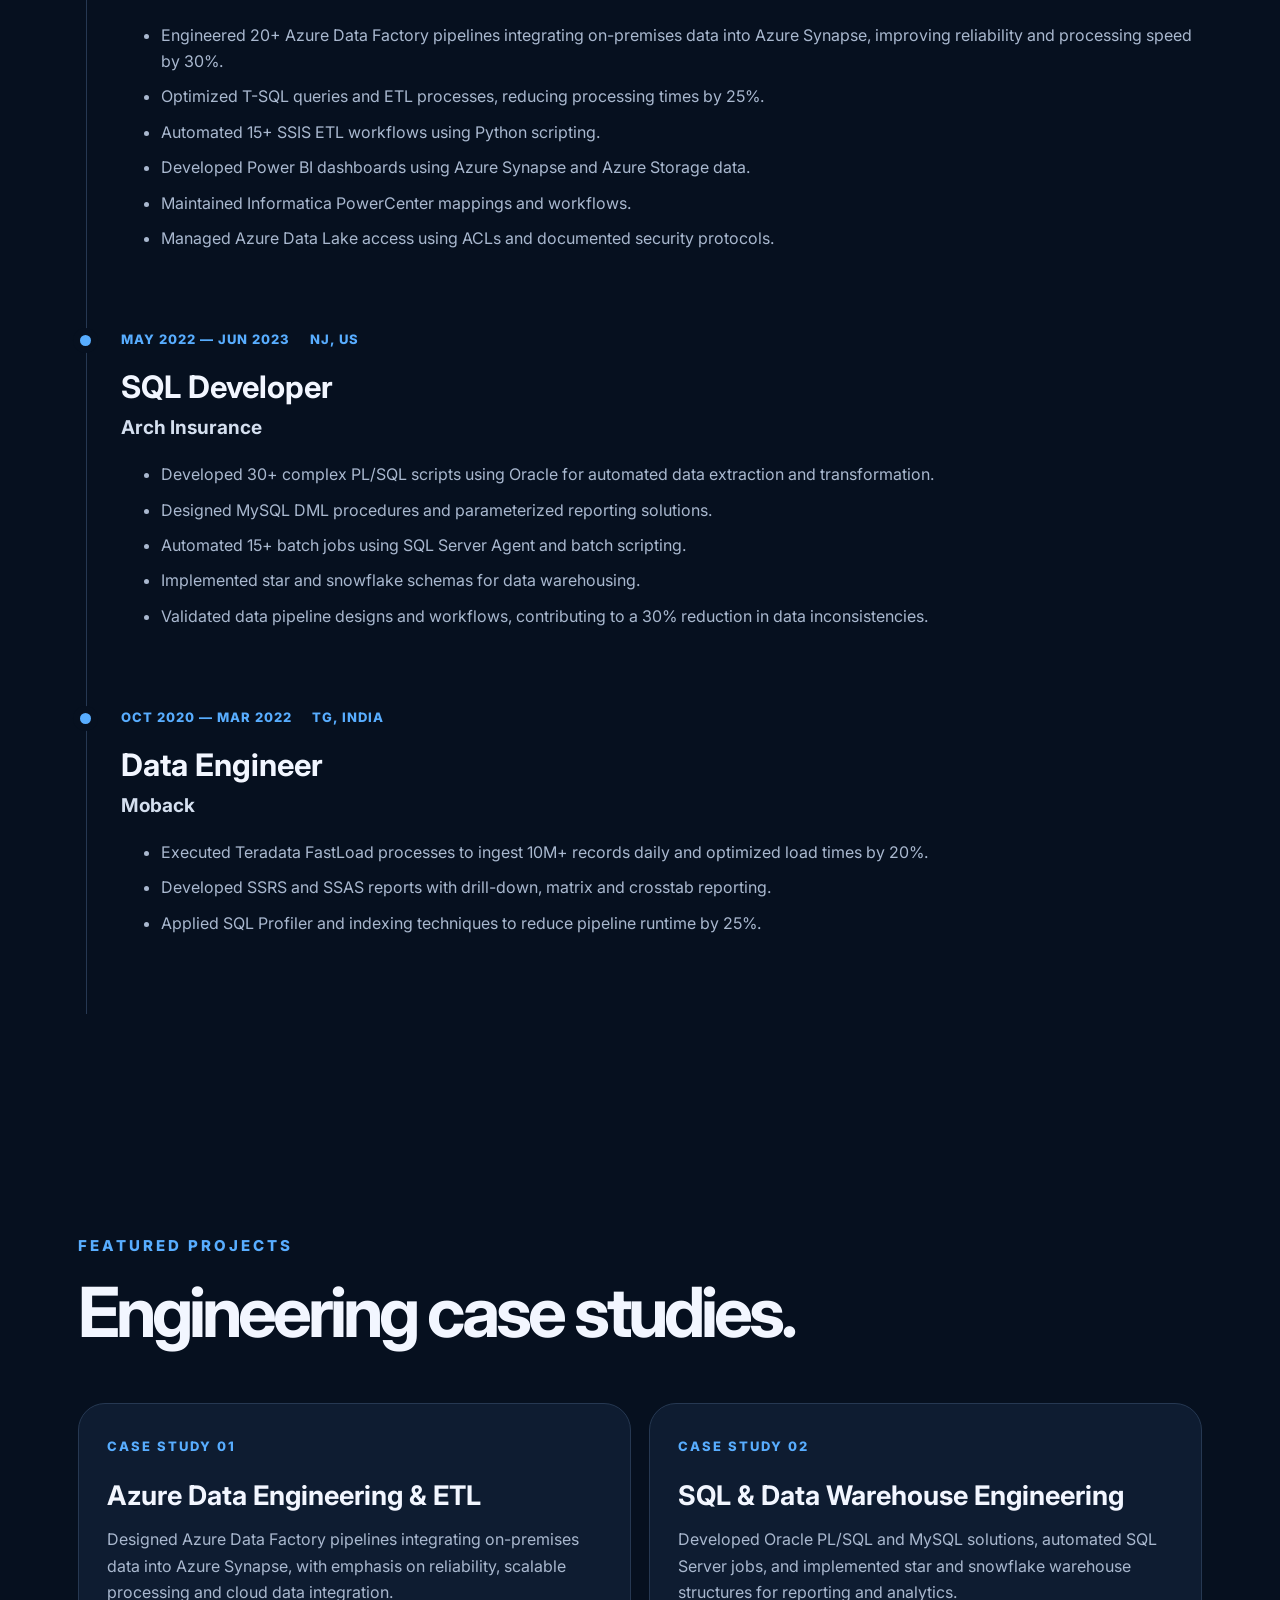
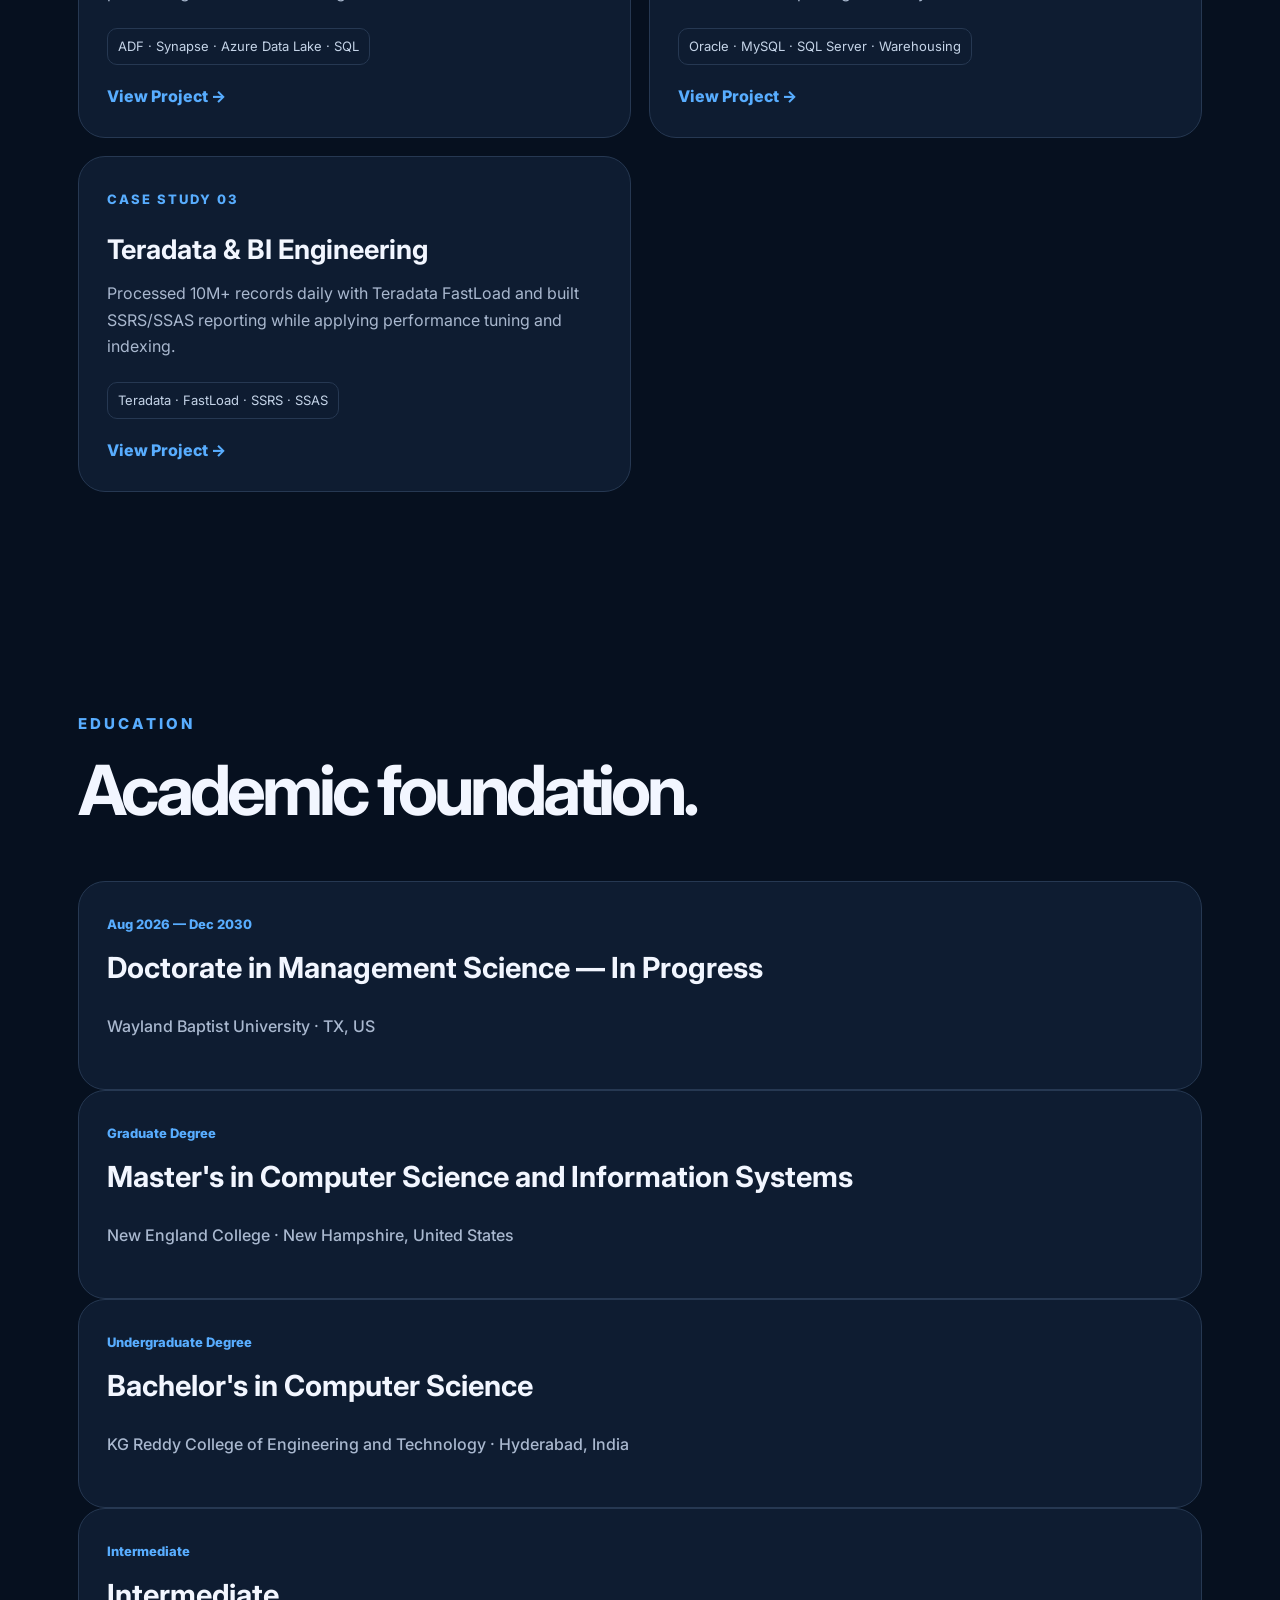
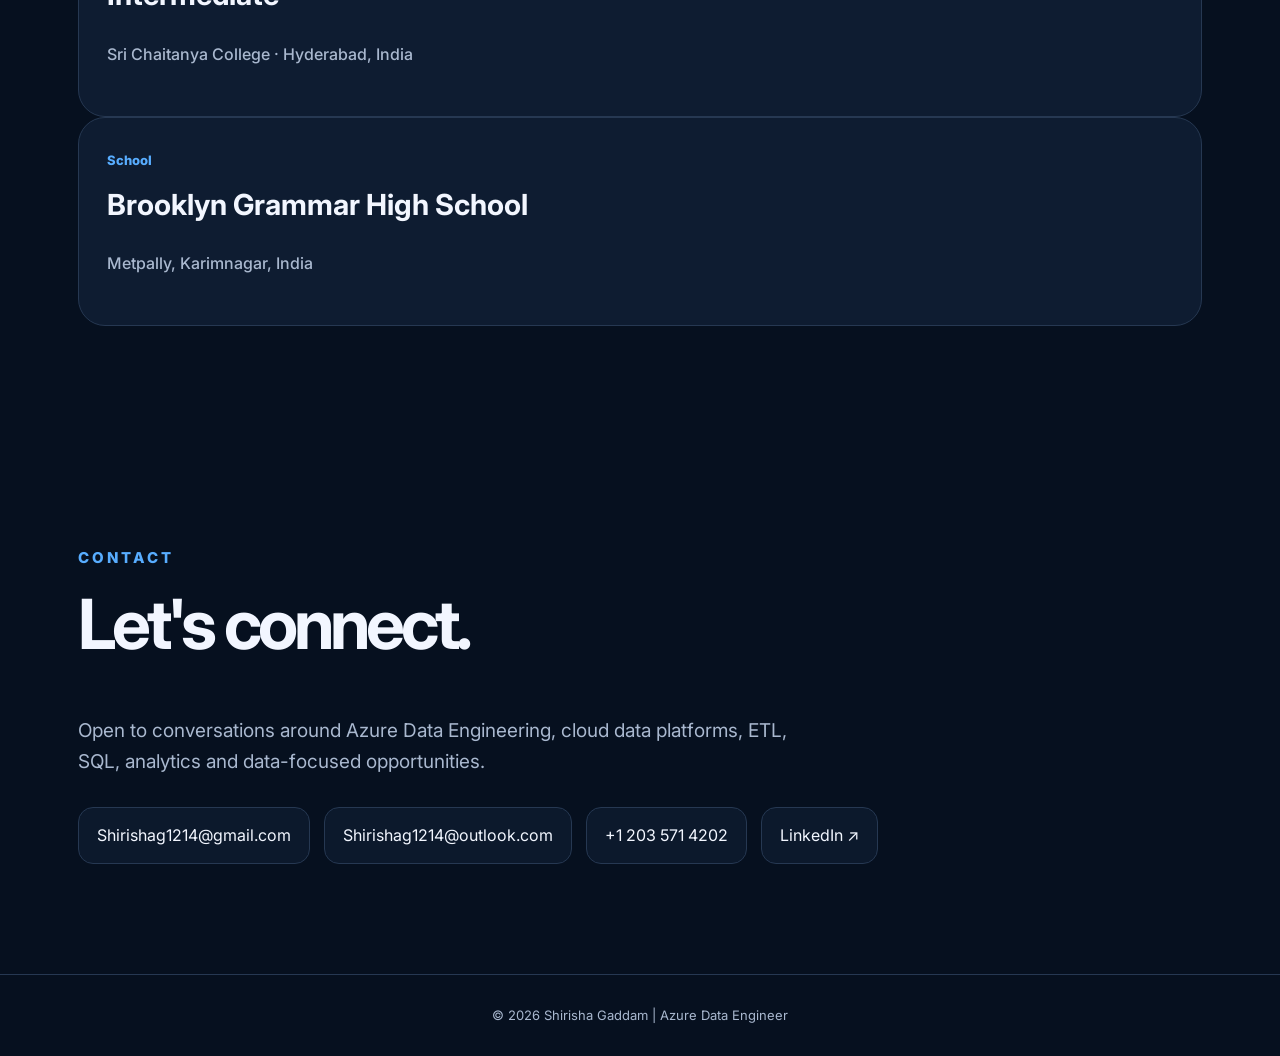
==== commit 25595348: "Refine top technical skills for Azure Data Engineer portfolio" ====
--- a/index.html
+++ b/index.html
@@ -36,11 +36,11 @@
 <section class="section" id="skills">
 <div class="section-label">TECHNICAL SKILLS</div><h2>Data engineering toolkit.</h2>
 <div class="skill-grid">
-<article><span class="skill-no">01</span><h3>Azure & Cloud</h3><p>Azure Data Factory, Azure Synapse, Azure Storage, Azure Data Lake, Cloud Computing, SaaS.</p></article>
-<article><span class="skill-no">02</span><h3>Databases & SQL</h3><p>MS SQL Server, Oracle, MySQL, Teradata, T-SQL, PL/SQL, DDL, DML, TCL and Dynamic SQL.</p></article>
-<article><span class="skill-no">03</span><h3>ETL & Integration</h3><p>SSIS, Informatica PowerCenter, DataStage, Python, Python Scripting, Batch Scripting, FastLoad, MultiLoad and TPump.</p></article>
-<article><span class="skill-no">04</span><h3>Data Warehousing</h3><p>EDW, ODS, Data Marts, Star Schema, Snowflake Schema, MOLAP, ROLAP, Fact/Dimension Tables, SCDs and Surrogate Keys.</p></article>
-<article><span class="skill-no">05</span><h3>BI & Reporting</h3><p>Power BI, SSRS, SSAS, Tableau, Data Modeling and Data Visualization.</p></article>
+<article><span class="skill-no">01</span><h3>Azure Data Engineering</h3><p>Azure Data Factory, Azure Synapse Analytics, Azure Data Lake Storage, Azure Storage and Cloud Computing.</p></article>
+<article><span class="skill-no">02</span><h3>SQL & Databases</h3><p>SQL Server, T-SQL, Oracle, PL/SQL, MySQL, Teradata, DDL, DML, TCL and Dynamic SQL.</p></article>
+<article><span class="skill-no">03</span><h3>ETL & Data Integration</h3><p>ETL, SSIS, Informatica PowerCenter, DataStage, Python, Python Scripting, Batch Scripting, FastLoad, MultiLoad and TPump.</p></article>
+<article><span class="skill-no">04</span><h3>Data Warehousing & Modeling</h3><p>EDW, ODS, Data Marts, Star Schema, Snowflake Schema, Fact/Dimension Tables, SCDs, Surrogate Keys and Data Modeling.</p></article>
+<article><span class="skill-no">05</span><h3>BI & Analytics</h3><p>Power BI, SSRS, SSAS, Tableau and Data Visualization for reporting and analytics.</p></article>
 <article><span class="skill-no">06</span><h3>Performance & Security</h3><p>SQL Query Optimization, Indexing, SQL Profiler, ETL Performance Tuning, Azure Data Lake ACLs and security documentation.</p></article>
 </div></section>
 <section class="section" id="experience">
